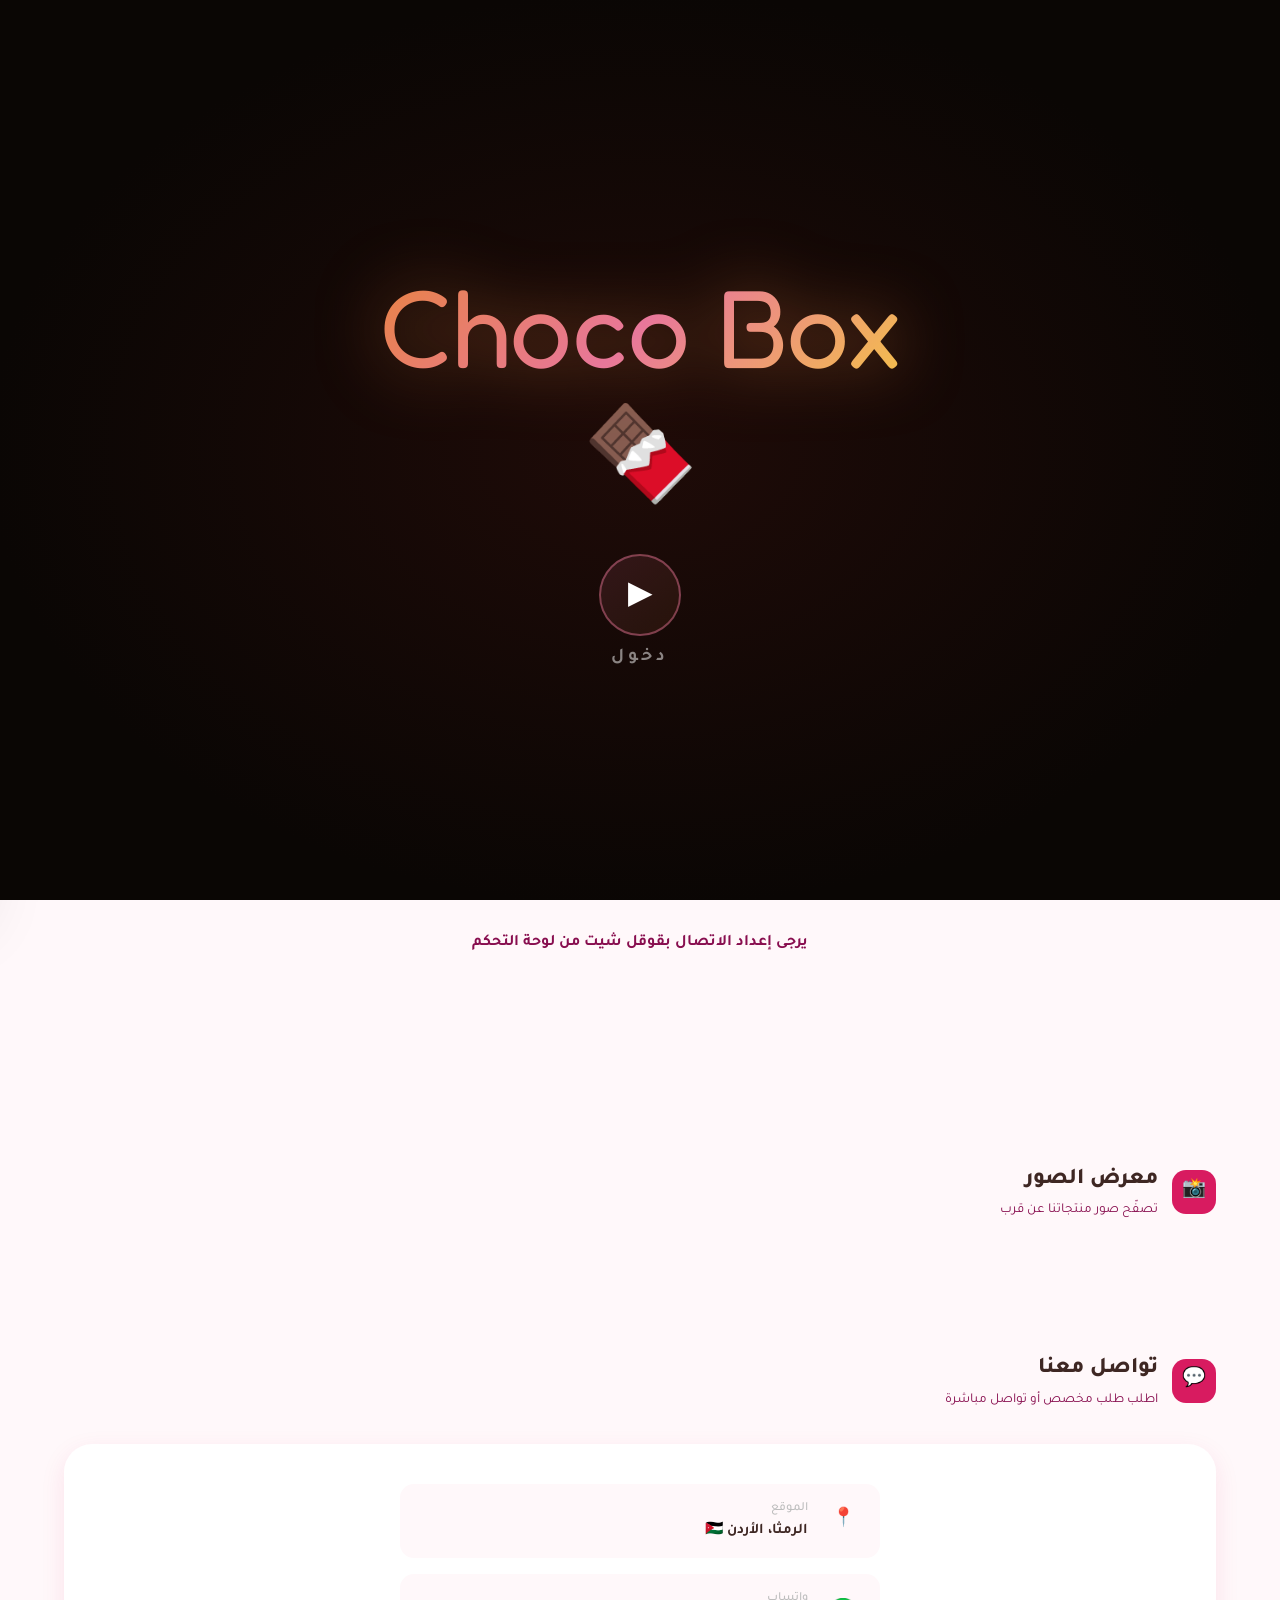
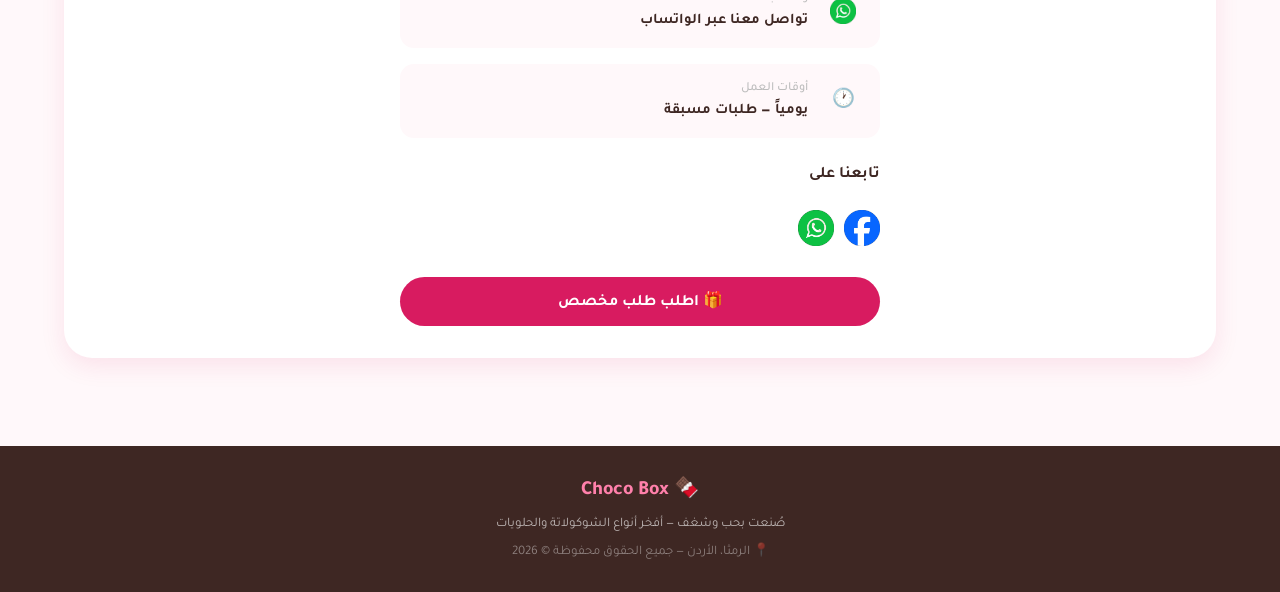
==== index.html @ fee3332e "Update index.html" ====
<!DOCTYPE html>
<html lang="ar" dir="rtl">
<head>
  <meta charset="UTF-8">
  <meta name="viewport" content="width=device-width, initial-scale=1.0">
  <title>Choco Box — شوكولاتة فاخرة | الرمثا، الأردن</title>
  <meta name="description" content="Choco Box — أفخر أنواع الشوكولاتة والحلويات المصنوعة يدوياً بحب. اطلب الآن من الرمثا، الأردن 🇯🇴">
  <meta name="keywords" content="شوكولاتة, حلويات, كوكيز, الرمثا, الأردن, Choco Box, هدايا">
  <meta property="og:title" content="Choco Box — شوكولاتة فاخرة">
  <meta property="og:description" content="أفخر أنواع الشوكولاتة والحلويات المصنوعة يدوياً بحب من الرمثا، الأردن">
  <link href="https://fonts.googleapis.com/css2?family=Tajawal:wght@300;400;500;700;800;900&family=Fredoka+One&display=swap" rel="stylesheet">
  <link rel="stylesheet" href="https://cdnjs.cloudflare.com/ajax/libs/font-awesome/6.4.0/css/all.min.css">
  <link rel="stylesheet" href="css/style.css">
  <link rel="icon" href="data:image/svg+xml,<svg xmlns='http://www.w3.org/2000/svg' viewBox='0 0 100 100'><text y='.9em' font-size='90'>🍫</text></svg>">
</head>
<body>

  <!-- ═══════ INTRO OVERLAY ═══════ -->
  <div id="intro-overlay">
    <canvas id="intro-canvas"></canvas>
    <div id="intro-bg"></div>
    <div id="intro-rings"></div>
    <div id="intro-products"></div>

    <!-- Enter Screen -->
    <div id="enter-screen">
      <div id="es-logo">Choco Box</div>
      <span id="es-choco">🍫</span>
      <button id="enter-btn">
        <div id="enter-btn-ring">▶</div>
        <div id="enter-label">دخول</div>
      </button>
    </div>

    <!-- Animation Content -->
    <div id="intro-content">
      <div id="intro-logo-wrap">
        <div id="intro-logo-sub">متجر الحلويات الفاخرة</div>
        <div id="intro-logo-letters"></div>
      </div>
      <div id="choco-wrap">
        <div id="choco-svg">
          <svg viewBox="0 0 120 120" fill="none" xmlns="http://www.w3.org/2000/svg" width="100%" height="100%">
            <defs>
              <radialGradient id="bG" cx="38%" cy="33%" r="62%">
                <stop offset="0%" stop-color="#f5a3c5"><animate attributeName="stop-color" values="#f5a3c5;#e8853a;#c97b3f;#e8779a;#f5a3c5" dur="8s" repeatCount="indefinite"/></stop>
                <stop offset="100%" stop-color="#3a1408"><animate attributeName="stop-color" values="#3a1408;#1e0c06;#321208;#3a1408" dur="8s" repeatCount="indefinite"/></stop>
              </radialGradient>
              <radialGradient id="cG" cx="50%" cy="50%" r="50%"><stop offset="0%" stop-color="rgba(245,200,66,0.5)"/><stop offset="100%" stop-color="transparent"/></radialGradient>
              <filter id="gf"><feGaussianBlur stdDeviation="2" result="b"/><feMerge><feMergeNode in="b"/><feMergeNode in="SourceGraphic"/></feMerge></filter>
              <path id="op" d="M60,22 A38,38 0 1 1 59.95,22Z"/>
            </defs>
            <path filter="url(#gf)" fill="url(#bG)">
              <animate attributeName="d" dur="5s" repeatCount="indefinite" calcMode="spline" keySplines="0.45 0 0.55 1;0.45 0 0.55 1;0.45 0 0.55 1"
                values="M60,10 C84.85,10 110,35.15 110,60 C110,84.85 84.85,110 60,110 C35.15,110 10,84.85 10,60 C10,35.15 35.15,10 60,10Z;M60,11 C84.3,10.2 109.5,35.5 109.5,60.5 C109.5,84.8 84.5,109.5 60,109.5 C35.5,109.5 10.5,85 10.5,60.5 C10.5,35.8 35.7,11 60,11Z;M60,9.5 C85.2,9.5 110.5,34.8 110.5,60 C110.5,85.5 85,110.5 60,110.5 C35,110.5 9.5,85.2 9.5,60 C9.5,34.8 34.8,9.5 60,9.5Z;M60,10 C84.85,10 110,35.15 110,60 C110,84.85 84.85,110 60,110 C35.15,110 10,84.85 10,60 C10,35.15 35.15,10 60,10Z"/>
            </path>
            <ellipse cx="42" cy="36" rx="11" ry="6" fill="rgba(255,255,255,0.2)" transform="rotate(-25,42,36)"/>
            <circle cx="60" cy="60" r="20" fill="url(#cG)" opacity="0.6"><animate attributeName="r" values="20;24;20" dur="2.8s" repeatCount="indefinite"/></circle>
            <line x1="37" y1="60" x2="50" y2="60" stroke="rgba(255,255,255,0.2)" stroke-width="1.5" stroke-linecap="round"/>
            <line x1="70" y1="60" x2="83" y2="60" stroke="rgba(255,255,255,0.2)" stroke-width="1.5" stroke-linecap="round"/>
            <line x1="60" y1="37" x2="60" y2="50" stroke="rgba(255,255,255,0.18)" stroke-width="1.5" stroke-linecap="round"/>
            <line x1="60" y1="70" x2="60" y2="83" stroke="rgba(255,255,255,0.18)" stroke-width="1.5" stroke-linecap="round"/>
            <circle cx="60" cy="60" r="4.5" fill="rgba(255,255,255,0.3)">
              <animate attributeName="r" values="4.5;7;4.5" dur="2s" repeatCount="indefinite"/>
              <animate attributeName="opacity" values="0.3;0.65;0.3" dur="2s" repeatCount="indefinite"/>
            </circle>
            <circle r="3" fill="#f5c842" opacity="0.9"><animateMotion dur="3s" repeatCount="indefinite"><mpath href="#op"/></animateMotion></circle>
            <circle r="2.5" fill="#e8779a" opacity="0.85"><animateMotion dur="4.2s" repeatCount="indefinite" begin="-2.1s"><mpath href="#op"/></animateMotion></circle>
          </svg>
        </div>
        <div id="choco-name">CHOCO</div>
      </div>
      <div id="intro-text-box">
        <div id="tw"><span id="twc"></span></div>
      </div>
    </div>
    <button id="intro-skip">تخطي ←</button>
  </div>

  <!-- ═══════ MAIN SITE ═══════ -->
  <header class="header" id="main-header">
    <div class="header-brand">
      <div class="header-logo">
        <img src="images/chocobox.png?v=2.0" alt="Choco Box Logo" style="width:100%;height:100%;object-fit:contain;">
      </div>
      <div>
        <div class="header-title">Choco Box</div>
        <div class="header-subtitle">شوكولاتة فاخرة — الرمثا 🇯🇴</div>
      </div>
    </div>
    <div class="search-container">
      <span class="search-icon">🔍</span>
      <input type="text" class="search-bar" id="search-input" placeholder="ابحث عن منتج..." autocomplete="off">
      <div class="search-results-dropdown" id="search-dropdown"></div>
    </div>
    <div class="header-actions">
      <div class="mobile-menu-overlay" id="mobile-menu-overlay"></div>
      <div class="header-actions-group" id="mobile-menu-drawer">
        <button class="menu-close-btn" id="mobile-menu-close">✕</button>
        <div class="theme-toggle-wrapper">
          <button class="header-btn social-btn" id="theme-toggle-btn" title="تبديل المظهر"><span id="theme-icon">🌓</span> <span class="drawer-text">المظهر</span></button>
        </div>
        <div class="header-actions-social">
          <a href="https://www.facebook.com/profile.php?id=61575311498498" target="_blank" class="header-btn social-btn" title="فيسبوك">
            <img src="images/facebook.png?v=2.0" alt="Facebook" class="social-icon">
            <span class="drawer-text">فيسبوك</span>
          </a>
        </div>
        <div class="cart-btn-wrapper">
          <button class="cart-icon-btn" id="cart-toggle-btn" title="سلة المشتريات">🛒 <span class="drawer-text">سلة المشتريات</span></button>
          <div class="cart-badge" id="cart-count">0</div>
        </div>
        <button class="header-btn" id="track-order-trigger" style="background:var(--bg-main);color:var(--primary);border:1px solid var(--primary-light)"><span>📍</span><span>تتبع طلبي</span></button>
        <button class="header-btn" id="custom-order-trigger"><span>✨</span><span>طلب مخصص</span></button>
      </div>
      <button class="mobile-menu-btn" id="mobile-menu-toggle">☰</button>
    </div>
  </header>

  <main class="main-content">
    <!-- Hero -->
    <section class="hero" id="home">
      <div class="hero-content">
        <img src="images/chocobox.png?v=2.0" class="hero-logo-img" alt="Logo">
        <h1 class="hero-title">أفخر أنواع الشوكولاتة</h1>
        <p class="hero-desc">صُنعت بحب وشغف في الرمثا 🇯🇴 — اختر قطعتك المفضلة واطلبها الآن!</p>
        <a href="#products" class="hero-cta"><span>تصفح المنتجات</span><i class="fas fa-chevron-down"></i></a>
      </div>
    </section>

    <!-- Products -->
    <section class="section" id="products">
      <div class="section-header animate-on-scroll">
        <div class="section-icon">🛒</div>
        <div><h2 class="section-title">منتجاتنا</h2><p class="section-subtitle">اختر من تشكيلتنا المميزة</p></div>
      </div>
      <div class="products-grid" id="products-grid">
        <div class="loading-container" id="products-loading" style="grid-column:1/-1">
          <div class="spinner"></div><p class="loading-text">جاري تحميل المنتجات...</p>
        </div>
      </div>
    </section>

    <!-- Gallery -->
    <section class="section" id="gallery">
      <div class="section-header animate-on-scroll">
        <div class="section-icon">📸</div>
        <div><h2 class="section-title">معرض الصور</h2><p class="section-subtitle">تصفّح صور منتجاتنا عن قرب</p></div>
      </div>
      <div class="gallery-grid" id="gallery-grid"></div>
    </section>

    <!-- Contact -->
    <section class="section" id="contact">
      <div class="section-header animate-on-scroll">
        <div class="section-icon">💬</div>
        <div><h2 class="section-title">تواصل معنا</h2><p class="section-subtitle">اطلب طلب مخصص أو تواصل مباشرة</p></div>
      </div>
      <div class="contact-section animate-on-scroll">
        <div class="contact-grid">
          <div class="contact-info-card">
            <div class="info-item"><div class="info-icon">📍</div><div><div class="info-label">الموقع</div><div class="info-value">الرمثا، الأردن 🇯🇴</div></div></div>
            <div class="info-item"><div class="info-icon"><img src="images/whatsapp.png?v=2.0" alt="WhatsApp" class="social-icon-inline"></div><div><div class="info-label">واتساب</div><div class="info-value" dir="ltr" style="text-align:right">تواصل معنا عبر الواتساب</div></div></div>
            <div class="info-item"><div class="info-icon">🕐</div><div><div class="info-label">أوقات العمل</div><div class="info-value">يومياً — طلبات مسبقة</div></div></div>
            <h4 style="font-weight:700;margin-top:8px">تابعنا على</h4>
            <div class="social-links">
              <a href="https://www.facebook.com/profile.php?id=61575311498498" target="_blank" class="social-link" title="فيسبوك"><img src="images/facebook.png?v=3.0" alt="Facebook" class="social-icon"></a>
              <a href="#" class="social-link" id="whatsapp-link" title="واتساب"><img src="images/whatsapp.png?v=3.0" alt="WhatsApp" class="social-icon"></a>
            </div>
            <button class="btn-submit" id="custom-order-trigger-info" style="margin-top:15px"><span>🎁 اطلب طلب مخصص</span></button>
          </div>
        </div>
      </div>
    </section>
  </main>

  <!-- Lightbox -->
  <div class="lightbox" id="lightbox">
    <button class="lightbox-close" id="lightbox-close" title="إغلاق">✕</button>
    <button class="lightbox-nav lightbox-prev" id="lightbox-prev" title="السابق">→</button>
    <button class="lightbox-nav lightbox-next" id="lightbox-next" title="التالي">←</button>
    <div class="lightbox-image-container"><img class="lightbox-image" id="lightbox-image" src="" alt=""></div>
    <div class="lightbox-zoom-controls">
      <button class="lightbox-zoom-btn" id="zoom-in" title="تكبير">🔍+</button>
      <button class="lightbox-zoom-btn" id="zoom-out" title="تصغير">🔍−</button>
      <button class="lightbox-zoom-btn" id="zoom-reset" title="إعادة تعيين">↺</button>
    </div>
    <div class="lightbox-info">
      <div class="lightbox-product-name" id="lightbox-name"></div>
      <div class="lightbox-product-price" id="lightbox-price"></div>
      <button class="lightbox-order-btn" id="lightbox-order"><span>أضف للسلة</span><span>🛒</span></button>
      <div class="lightbox-counter" id="lightbox-counter"></div>
    </div>
  </div>

  <!-- Checkout Modal -->
  <div class="custom-modal-overlay" id="checkout-modal-overlay">
    <div class="custom-modal">
      <div class="custom-modal-header">
        <button class="custom-modal-close" id="checkout-modal-close">✕</button>
        <h3 class="hero-title" style="font-size:1.5rem;margin:0">تأكيد الطلب 🛍️</h3>
        <p style="font-size:.9rem;margin-top:5px">يرجى تزويدنا بمعلوماتك لإتمام الطلب</p>
      </div>
      <div class="custom-modal-body">
        <form id="checkout-form">
          <div class="form-group"><label>الاسم الكامل</label><input type="text" id="checkout-name" required placeholder="مثال: أحمد خالد"></div>
          <div class="form-group"><label>رقم الهاتف</label><input type="tel" id="checkout-phone" required placeholder="07XXXXXXXX" dir="ltr"></div>
          <div class="form-group">
            <label>موقع التوصيل</label>
            <div style="display:flex;gap:8px;margin-bottom:8px">
              <input type="text" id="checkout-location" required placeholder="العنوان بالتفصيل أو GPS">
              <button type="button" id="get-checkout-location" class="btn-edit" style="min-width:50px;background:var(--secondary);color:white">📍</button>
            </div>
            <small style="color:var(--text-secondary);font-size:.8rem">اضغط على الرمز 📍 للحصول على موقعك الحالي</small>
          </div>
          <button type="submit" class="btn-submit" id="confirm-checkout-btn"><span>تأكيد وشراء</span><span>✅</span></button>
        </form>
      </div>
    </div>
  </div>

  <!-- Toast -->
  <div class="toast-container" id="toast-container"></div>

  <!-- Footer -->
  <footer class="footer">
    <div class="footer-brand">🍫 Choco Box</div>
    <p class="footer-text">صُنعت بحب وشغف — أفخر أنواع الشوكولاتة والحلويات</p>
    <p class="footer-location">📍 الرمثا، الأردن — جميع الحقوق محفوظة © 2026</p>
  </footer>

  <!-- Cart Drawer -->
  <div class="cart-overlay" id="cart-overlay"></div>
  <div class="cart-drawer" id="cart-drawer">
    <div class="cart-header">
      <div class="cart-title"><span>🛒</span><span>سلة المشتريات</span></div>
      <button class="cart-close-btn" id="cart-close-btn">✕</button>
    </div>
    <div class="cart-body" id="cart-items-container">
      <div class="empty-state"><div class="empty-state-icon" style="font-size:4rem">🛒</div><p class="empty-state-text">السلة فارغة حالياً</p></div>
    </div>
    <div class="cart-footer">
      <div class="cart-total-row"><span>الإجمالي:</span><span id="cart-total-amount">0.00 دينار</span></div>
      <button class="cart-checkout-btn" id="checkout-btn"><span>تأكيد الطلب</span><span>✅</span></button>
    </div>
  </div>

  <!-- Qty Modal -->
  <div class="qty-modal-overlay" id="qty-modal">
    <div class="qty-modal">
      <div class="qty-modal-icon">🎁</div>
      <h3 class="qty-modal-title">اختر الكمية</h3>
      <p class="qty-modal-desc" id="qty-product-name"></p>
      <div class="qty-picker">
        <button class="qty-btn" id="qty-minus">−</button>
        <span class="qty-val" id="qty-count-display">1</span>
        <button class="qty-btn" id="qty-plus">+</button>
      </div>
      <button class="qty-add-to-cart" id="qty-confirm-btn">إضافة للسلة 🛒</button>
      <button class="btn-cancel" style="margin-top:10px;width:100%" id="qty-cancel-btn">إلغاء</button>
    </div>
  </div>

  <!-- Custom Order Modal -->
  <div class="custom-modal-overlay" id="custom-modal-overlay">
    <div class="custom-modal">
      <div class="custom-modal-header">
        <h3>🎁 اطلب طلب مخصص</h3>
        <p>اكتب تفاصيل طلبك وسنتواصل معك</p>
        <button class="custom-modal-close" id="custom-modal-close">✕</button>
      </div>
      <div class="custom-modal-body">
        <form class="contact-form" id="contact-form">
          <div class="form-group"><label for="name">الاسم</label><input type="text" id="name" placeholder="اسمك الكريم" required></div>
          <div class="form-group"><label for="phone">رقم الهاتف</label><input type="tel" id="phone" placeholder="07XXXXXXXX" required></div>
          <div class="form-group"><label>التفاصيل</label><textarea id="details" rows="3" placeholder="أخبرنا عن طلبك الخاص..."></textarea></div>
          <div class="form-group">
            <label>الموقع (GPS أو يدوي)</label>
            <div style="display:flex;gap:8px;margin-bottom:8px">
              <input type="text" id="custom-location" placeholder="أدخل العنوان أو اضغط الزر للحصول على الإحداثيات">
              <button type="button" id="get-custom-location" class="btn-edit" style="min-width:50px;background:var(--secondary);color:white">📍</button>
            </div>
          </div>
          <button type="submit" class="btn-submit"><span>إرسال الطلب</span><span>✨</span></button>
        </form>
      </div>
    </div>
  </div>

  <!-- Track Order Modal -->
  <div class="custom-modal-overlay" id="track-modal-overlay">
    <div class="custom-modal">
      <div class="custom-modal-header">
        <h3>📍 تتبع طلبي</h3>
        <p>أدخل رقم هاتفك لمعرفة حالة طلباتك</p>
        <button class="custom-modal-close" id="track-modal-close">✕</button>
      </div>
      <div class="custom-modal-body">
        <form class="contact-form" id="track-form">
          <div class="form-group">
            <label for="track-phone">رقم الهاتف</label>
            <input type="tel" id="track-phone" placeholder="07XXXXXXXX" required dir="ltr" style="text-align:right">
          </div>
          <button type="submit" class="btn-submit" id="track-submit-btn"><span>بحث عن الطلبات 🔍</span></button>
        </form>
        <div id="track-results" style="margin-top:20px;display:none;max-height:300px;overflow-y:auto"></div>
      </div>
    </div>
  </div>

  <!-- Choco Floating Button -->
  <div id="choco-float" title="تحدث مع شوكو 🍫">
    <svg viewBox="0 0 120 120" fill="none" xmlns="http://www.w3.org/2000/svg">
      <defs>
        <radialGradient id="fG" cx="38%" cy="33%" r="62%"><stop offset="0%" stop-color="#f5a3c5"/><stop offset="100%" stop-color="#3a1408"/></radialGradient>
      </defs>
      <circle cx="60" cy="60" r="55" fill="url(#fG)"/>
      <ellipse cx="42" cy="36" rx="11" ry="6" fill="rgba(255,255,255,0.2)" transform="rotate(-25,42,36)"/>
      <circle cx="60" cy="60" r="4.5" fill="rgba(255,255,255,0.4)"/>
    </svg>
  </div>

  <!-- Chat Window -->
  <div id="chat-window">
    <div class="chat-header">
      <div class="chat-header-info">
        <div class="chat-header-avatar">🍫</div>
        <div><div class="chat-header-name">شوكو</div><div class="chat-header-status">مساعدك الذكي</div></div>
      </div>
      <button class="chat-close" id="chat-close">✕</button>
    </div>
    <div class="chat-body" id="chat-body">
      <div class="chat-msg bot">أهلاً! أنا شوكو 🍫 مساعدك الذكي. كيف أقدر أساعدك اليوم؟</div>
    </div>
    <div class="chat-input-row">
      <input type="text" class="chat-input" id="chat-input" placeholder="اكتب رسالتك..." autocomplete="off">
      <button class="chat-send" id="chat-send">➤</button>
    </div>
  </div>

  <!-- Audio for intro -->
  <video id="intro-vid" src="choco.mp4" preload="auto" playsinline webkit-playsinline
    style="position:fixed;width:1px;height:1px;opacity:0;pointer-events:none;top:-5px;left:-5px;"></video>

  <!-- Scripts -->
  <script src="https://cdn.jsdelivr.net/npm/fuse.js@7.0.0/dist/fuse.min.js"></script>
  <script src="js/config.js"></script>
  <script src="js/app.js"></script>
  <script src="js/gallery.js"></script>
</body>
</html>
---- css/style.css ----
/* ============================================
   Choco Box — Premium Chocolate Store
   Modern Minimalist · Pink & Cocoa · RTL Arabic
   ============================================ */
@import url('https://fonts.googleapis.com/css2?family=Tajawal:wght@300;400;500;700;800;900&display=swap');

/* ═══ Design Tokens ═══ */
:root {
  --bg-main:#FFF8FA;--bg-card:#FFF;--bg-header:linear-gradient(135deg,#FF69B4,#D81B60);
  --bg-hero:linear-gradient(135deg,#FFB6C1,#FF69B4);--bg-glass:rgba(255,255,255,.92);--bg-dark:#3E2723;
  --primary:#D81B60;--primary-dark:#AD1457;--primary-light:#FF80AB;--primary-glow:rgba(216,27,96,.25);
  --secondary:#F06292;--accent:#FF4081;
  --text-primary:#3E2723;--text-secondary:#880E4F;--text-light:#BDBDBD;--text-white:#FFF;
  --border:#F8BBD0;--border-light:rgba(216,27,96,.08);
  --shadow-sm:0 2px 8px rgba(216,27,96,.06);--shadow-md:0 8px 24px rgba(216,27,96,.1);
  --shadow-lg:0 16px 48px rgba(216,27,96,.14);--shadow-xl:0 24px 64px rgba(0,0,0,.12);
  --shadow-glow:0 0 24px var(--primary-glow);
  --radius-sm:8px;--radius-md:14px;--radius-lg:20px;--radius-xl:28px;--radius-full:50px;
  --transition-fast:.2s ease;--transition-normal:.3s cubic-bezier(.4,0,.2,1);
  --transition-slow:.5s cubic-bezier(.4,0,.2,1);
  --font-family:'Tajawal',sans-serif;--header-height:68px;--max-width:1200px;
}
[data-theme="dark"]{
  --bg-main:#1A0F0A;--bg-card:#2D1B14;--bg-header:linear-gradient(135deg,#3D2319,#1A0F0A);
  --bg-hero:linear-gradient(135deg,#4E2A1C,#2D1B14);--bg-glass:rgba(45,27,20,.88);--bg-dark:#0D0705;
  --primary:#FFD700;--primary-dark:#C5A000;--primary-light:#FFF176;--primary-glow:rgba(255,215,0,.3);
  --secondary:#E8A028;--accent:#8B4513;
  --text-primary:#FFD700;--text-secondary:#D4A373;--text-light:#A67B5B;--text-white:#FFF;
  --border:#3D2319;--border-light:rgba(255,215,0,.1);
  --shadow-sm:0 2px 8px rgba(0,0,0,.25);--shadow-md:0 8px 24px rgba(0,0,0,.35);
  --shadow-lg:0 16px 48px rgba(0,0,0,.45);--shadow-xl:0 24px 64px rgba(0,0,0,.5);
  --shadow-glow:0 0 24px var(--primary-glow);
}

/* ═══ Reset ═══ */
*,*::before,*::after{box-sizing:border-box;margin:0;padding:0}
html{scroll-behavior:smooth;font-size:16px}
body{font-family:var(--font-family);background:var(--bg-main);color:var(--text-primary);direction:rtl;text-align:right;line-height:1.7;min-height:100vh;overflow-x:hidden;-webkit-font-smoothing:antialiased;transition:background .4s,color .4s}
a{text-decoration:none;color:inherit}img{max-width:100%;display:block}
button{cursor:pointer;font-family:inherit;border:none;background:none}
input,textarea,select{font-family:inherit}ul{list-style:none}
::-webkit-scrollbar{width:6px}::-webkit-scrollbar-track{background:var(--bg-main)}
::-webkit-scrollbar-thumb{background:var(--primary-light);border-radius:10px}
::-webkit-scrollbar-thumb:hover{background:var(--primary)}

/* ═══ Animations ═══ */
@keyframes fadeInUp{from{opacity:0;transform:translateY(24px)}to{opacity:1;transform:translateY(0)}}
@keyframes fadeIn{from{opacity:0}to{opacity:1}}
@keyframes slideInRight{from{opacity:0;transform:translateX(30px)}to{opacity:1;transform:translateX(0)}}
@keyframes pulse{0%,100%{transform:scale(1)}50%{transform:scale(1.04)}}
@keyframes float{0%,100%{transform:translateY(0)}50%{transform:translateY(-12px)}}
@keyframes scaleIn{from{opacity:0;transform:scale(.92)}to{opacity:1;transform:scale(1)}}
@keyframes spin{to{transform:rotate(360deg)}}
@keyframes shimmer{0%{background-position:-200px 0}100%{background-position:calc(200px + 100%) 0}}
.animate-on-scroll{opacity:0;transform:translateY(24px);transition:opacity .6s,transform .6s}
.animate-on-scroll.visible{opacity:1;transform:translateY(0)}

/* ═══ Intro Overlay ═══ */
#intro-overlay{position:fixed;inset:0;z-index:9000;background:#0a0604;display:flex;align-items:center;justify-content:center;transition:opacity 1s ease}
#intro-overlay.hidden{opacity:0;pointer-events:none}
#intro-overlay.removed{display:none}
#intro-canvas{position:fixed;inset:0;z-index:9001;pointer-events:none}
#intro-bg{position:fixed;inset:0;z-index:9002;background:radial-gradient(ellipse at 50% 50%,#1a0908,#0a0604 70%);transition:background 1.3s}
#intro-rings{position:fixed;inset:0;z-index:9003;pointer-events:none}
#intro-products{position:fixed;inset:0;z-index:9004;pointer-events:none;overflow:hidden}
#intro-content{position:fixed;inset:0;z-index:9010;display:flex;flex-direction:column;align-items:center;justify-content:center;padding:20px}

/* Enter Screen */
#enter-screen{position:fixed;inset:0;z-index:9500;display:flex;flex-direction:column;align-items:center;justify-content:center;background:radial-gradient(ellipse at 50% 50%,#1f0b08,#0a0604 72%);transition:opacity .8s}
#enter-screen.hide{opacity:0;pointer-events:none}
#es-logo{font-family:'Fredoka One',cursive;font-size:clamp(46px,10vw,110px);background:linear-gradient(135deg,#e8853a,#e8779a 50%,#f5c842);-webkit-background-clip:text;-webkit-text-fill-color:transparent;background-clip:text;filter:drop-shadow(0 0 32px rgba(233,130,60,.55));animation:logoGlow 2.4s ease-in-out infinite;margin-bottom:6px}
@keyframes logoGlow{0%,100%{filter:drop-shadow(0 0 28px rgba(233,130,60,.5))}50%{filter:drop-shadow(0 0 55px rgba(232,119,154,.85))}}
#es-choco{font-size:clamp(52px,10vw,92px);animation:esFloat 2.2s ease-in-out infinite;margin-bottom:36px;display:block;line-height:1}
@keyframes esFloat{0%,100%{transform:translateY(0) scale(1)}50%{transform:translateY(-16px) scale(1.06)}}
#enter-btn{display:flex;flex-direction:column;align-items:center;gap:10px;background:none;border:none;cursor:pointer;padding:0}
#enter-btn-ring{width:82px;height:82px;border-radius:50%;border:2px solid rgba(232,119,154,.45);background:linear-gradient(135deg,rgba(232,119,154,.12),rgba(232,133,58,.08));display:flex;align-items:center;justify-content:center;font-size:32px;animation:btnPulse 2s ease-out infinite;transition:transform .2s,background .2s;color:white}
#enter-btn:hover #enter-btn-ring{transform:scale(1.1);background:linear-gradient(135deg,rgba(232,119,154,.25),rgba(232,133,58,.18))}
@keyframes btnPulse{0%{box-shadow:0 0 0 0 rgba(232,119,154,.55)}70%{box-shadow:0 0 0 22px rgba(232,119,154,0)}100%{box-shadow:0 0 0 0 rgba(232,119,154,0)}}
#enter-label{font-size:clamp(14px,2.3vw,18px);font-weight:700;color:rgba(255,255,255,.5);letter-spacing:4px}

/* Intro Logo & Choco */
#intro-logo-wrap{text-align:center;margin-bottom:4px;opacity:0;transition:opacity .5s}
#intro-logo-sub{font-size:clamp(9px,1.6vw,13px);letter-spacing:7px;color:#c97b3f;text-transform:uppercase;opacity:0;transform:translateY(10px);transition:all .6s ease .15s;margin-bottom:2px}
#intro-logo-letters{font-family:'Fredoka One',cursive;font-size:clamp(46px,9.5vw,108px);line-height:1;background:linear-gradient(135deg,#e8853a,#e8779a 50%,#f5c842);-webkit-background-clip:text;-webkit-text-fill-color:transparent;background-clip:text;filter:drop-shadow(0 0 34px rgba(233,130,60,.5));display:flex;gap:1px;justify-content:center;flex-wrap:wrap}
.intro-lc{display:inline-block;opacity:0;transform:translateY(-65px) rotate(-11deg) scale(.5)}
#choco-wrap{display:flex;flex-direction:column;align-items:center;margin-bottom:16px;opacity:0;transform:scale(.5);transition:all .7s cubic-bezier(.34,1.56,.64,1);position:relative;z-index:9012}
#choco-svg{width:clamp(90px,14vw,130px);height:clamp(90px,14vw,130px);animation:floatY 3.2s ease-in-out infinite,hueCycle 8s linear infinite}
@keyframes floatY{0%,100%{transform:translateY(0) rotate(0deg)}30%{transform:translateY(-12px) rotate(2deg)}70%{transform:translateY(-6px) rotate(-2deg)}}
@keyframes hueCycle{0%{filter:drop-shadow(0 0 26px rgba(232,119,154,.85)) hue-rotate(0deg)}33%{filter:drop-shadow(0 0 30px rgba(201,123,63,.85)) hue-rotate(22deg)}66%{filter:drop-shadow(0 0 30px rgba(232,133,58,.85)) hue-rotate(-16deg)}100%{filter:drop-shadow(0 0 26px rgba(232,119,154,.85)) hue-rotate(0deg)}}
#choco-name{font-family:'Fredoka One',cursive;font-size:clamp(12px,2.3vw,19px);color:rgba(255,255,255,.4);letter-spacing:7px;margin-top:-2px;opacity:0;transition:opacity .5s}
#intro-text-box{max-width:min(500px,86vw);width:min(500px,86vw);background:linear-gradient(135deg,rgba(74,31,14,.5),rgba(15,6,3,.72));border:1px solid rgba(201,123,63,.28);border-radius:20px;padding:clamp(16px,2.8vw,26px) clamp(20px,3.8vw,36px);backdrop-filter:blur(10px);box-shadow:0 0 50px rgba(201,123,63,.1);opacity:0;transform:translateY(26px);transition:all .6s cubic-bezier(.34,1.56,.64,1);position:relative;z-index:9012;height:clamp(80px,12vw,110px);display:flex;align-items:center;justify-content:center;overflow:hidden}
#intro-text-box::before{content:'';position:absolute;inset:-1px;border-radius:21px;background:linear-gradient(135deg,rgba(232,119,154,.3),transparent 50%,rgba(232,133,58,.3));z-index:-1;animation:glowBorder 3s linear infinite}
@keyframes glowBorder{0%,100%{opacity:.45}50%{opacity:.95}}
#tw{font-family:'Tajawal',sans-serif;font-size:clamp(14px,2.5vw,20px);font-weight:600;color:#fdf3e7;line-height:1.7;text-align:center;width:100%}
#twc{display:inline-block;width:2px;height:1em;background:#e8779a;margin-right:1px;vertical-align:middle;animation:twBlink .55s step-end infinite}
@keyframes twBlink{0%,100%{opacity:1}50%{opacity:0}}
#intro-skip{position:fixed;bottom:18px;left:50%;transform:translateX(-50%);z-index:9099;background:rgba(255,255,255,.05);border:1px solid rgba(255,255,255,.12);color:rgba(255,255,255,.4);font-size:13px;padding:7px 22px;border-radius:30px;cursor:pointer;backdrop-filter:blur(6px);transition:all .2s;letter-spacing:1px;display:none}
#intro-skip:hover{color:white;background:rgba(255,255,255,.1)}
#intro-skip.show{display:block}
.intro-ring{position:absolute;border-radius:50%;border:2.5px solid;transform:translate(-50%,-50%) scale(0);animation:ringPop .85s cubic-bezier(0,0,.2,1) forwards}
@keyframes ringPop{0%{opacity:.9;transform:translate(-50%,-50%) scale(0)}55%{opacity:.6}100%{opacity:0;transform:translate(-50%,-50%) scale(1)}}
.intro-pf{position:absolute;opacity:0;animation:introFloat linear forwards}
.intro-pf.fading{animation:none!important;transition:opacity 1.2s!important;opacity:0!important}
@keyframes introFloat{0%{opacity:0;transform:translateY(0) scale(.9)}8%{opacity:.25}50%{opacity:.2}100%{opacity:0;transform:translateY(-80vh) scale(1.05)}}
.intro-sp{position:fixed;pointer-events:none;z-index:9060;font-size:16px;animation:spA 1.1s ease-out forwards}
@keyframes spA{0%{opacity:1;transform:translateY(0) scale(1) rotate(0deg)}100%{opacity:0;transform:translateY(-50px) scale(0) rotate(360deg)}}

/* ═══ Choco Floating Button ═══ */
#choco-float{position:fixed;bottom:24px;right:24px;z-index:8000;width:60px;height:60px;border-radius:50%;cursor:pointer;opacity:0;transform:scale(0);transition:all .5s cubic-bezier(.34,1.56,.64,1);filter:drop-shadow(0 4px 20px rgba(232,119,154,.5))}
#choco-float.visible{opacity:1;transform:scale(1)}
#choco-float:hover{transform:scale(1.1);filter:drop-shadow(0 6px 28px rgba(232,119,154,.7))}
#choco-float svg{width:100%;height:100%}

/* ═══ Chat Window ═══ */
#chat-window{position:fixed;bottom:96px;right:24px;z-index:8001;width:360px;max-height:500px;background:var(--bg-card);border-radius:var(--radius-xl);box-shadow:var(--shadow-xl);display:none;flex-direction:column;overflow:hidden;animation:scaleIn .3s ease}
#chat-window.active{display:flex}
.chat-header{background:var(--bg-header);color:white;padding:16px 20px;display:flex;align-items:center;justify-content:space-between}
.chat-header-info{display:flex;align-items:center;gap:10px}
.chat-header-avatar{width:36px;height:36px;border-radius:50%;background:rgba(255,255,255,.15);display:flex;align-items:center;justify-content:center;font-size:1.2rem}
.chat-header-name{font-weight:700;font-size:.95rem}
.chat-header-status{font-size:.72rem;opacity:.7}
.chat-close{background:rgba(255,255,255,.18);color:white;width:30px;height:30px;border-radius:50%;display:flex;align-items:center;justify-content:center;transition:var(--transition-fast)}
.chat-close:hover{background:rgba(255,255,255,.3)}
.chat-body{flex:1;overflow-y:auto;padding:16px;display:flex;flex-direction:column;gap:10px;max-height:340px;min-height:200px;background:var(--bg-main)}
.chat-msg{max-width:85%;padding:10px 14px;border-radius:16px;font-size:.88rem;line-height:1.6;word-wrap:break-word}
.chat-msg.bot{align-self:flex-start;background:var(--bg-card);color:var(--text-primary);border-bottom-right-radius:4px;box-shadow:var(--shadow-sm)}
.chat-msg.user{align-self:flex-end;background:var(--primary);color:white;border-bottom-left-radius:4px}
.chat-msg.typing{align-self:flex-start;background:var(--bg-card);padding:12px 18px}
.typing-dots span{display:inline-block;width:8px;height:8px;border-radius:50%;background:var(--text-light);animation:typeDot 1.4s infinite;margin:0 2px}
.typing-dots span:nth-child(2){animation-delay:.2s}.typing-dots span:nth-child(3){animation-delay:.4s}
@keyframes typeDot{0%,60%,100%{opacity:.3;transform:translateY(0)}30%{opacity:1;transform:translateY(-6px)}}
.chat-input-row{display:flex;gap:8px;padding:12px 16px;border-top:1px solid var(--border-light);background:var(--bg-card)}
.chat-input{flex:1;padding:10px 14px;border:1.5px solid var(--border-light);border-radius:var(--radius-full);font-size:.88rem;outline:none;background:var(--bg-main);color:var(--text-primary);transition:var(--transition-fast)}
.chat-input:focus{border-color:var(--primary)}
.chat-send{width:38px;height:38px;background:var(--primary);color:white;border-radius:50%;display:flex;align-items:center;justify-content:center;transition:var(--transition-fast);flex-shrink:0}
.chat-send:hover{background:var(--primary-dark)}

.chat-product-card{display:flex;align-items:center;background:var(--bg-main);border-radius:var(--radius-lg);padding:10px 14px;gap:14px;margin:10px 0;width:95%;align-self:flex-start;box-shadow:var(--shadow-sm);border:1px solid var(--border-light)}
.cpc-img{width:64px;height:64px;border-radius:var(--radius-md);object-fit:cover;cursor:pointer;border:1px solid var(--border-light)}
.cpc-info{flex:1;display:flex;flex-direction:column;gap:6px}
.cpc-name{font-weight:800;font-size:.95rem;color:var(--text-primary);line-height:1.2}
.cpc-price{font-size:.9rem;color:var(--primary);font-weight:800}
.cpc-btn{padding:8px 14px;background:var(--primary);color:white;border-radius:var(--radius-full);border:none;font-size:.85rem;font-weight:700;cursor:pointer;transition:var(--transition-fast);align-self:flex-start}
.cpc-btn:hover{background:var(--primary-dark);transform:translateY(-2px);box-shadow:var(--shadow-glow)}

/* ═══ Header ═══ */
.header{position:fixed;top:0;left:0;right:0;height:var(--header-height);background:var(--bg-header);display:flex;align-items:center;justify-content:space-between;padding:0 24px;z-index:1000;box-shadow:0 2px 20px rgba(0,0,0,.15);backdrop-filter:blur(12px)}
.header.scrolled{box-shadow:0 4px 30px rgba(0,0,0,.2)}
.header-brand{display:flex;align-items:center;gap:12px}
.header-logo{width:42px;height:42px;background:rgba(255,255,255,.18);border-radius:50%;display:flex;align-items:center;justify-content:center;overflow:hidden;padding:6px;transition:var(--transition-normal)}
.header-logo:hover{background:rgba(255,255,255,.28);transform:scale(1.05)}
.header-title{font-size:1.3rem;font-weight:800;color:var(--text-white);letter-spacing:-.5px}
.header-subtitle{font-size:.7rem;color:rgba(255,255,255,.8)}
.search-container{position:relative;width:100%;max-width:380px}
.search-bar{width:100%;padding:9px 40px 9px 16px;border:none;border-radius:var(--radius-full);background:rgba(255,255,255,.18);backdrop-filter:blur(10px);color:var(--text-white);font-size:.9rem;font-weight:500;transition:var(--transition-normal);outline:none}
.search-bar::placeholder{color:rgba(255,255,255,.6)}
.search-bar:focus{background:rgba(255,255,255,.28);box-shadow:0 0 0 3px rgba(255,255,255,.15)}
.search-icon{position:absolute;right:14px;top:50%;transform:translateY(-50%);color:rgba(255,255,255,.6);font-size:1rem;pointer-events:none}
.search-results-dropdown{position:absolute;top:calc(100% + 8px);left:0;right:0;background:var(--bg-card);border-radius:var(--radius-md);box-shadow:var(--shadow-xl);max-height:340px;overflow-y:auto;z-index:100;display:none}
.search-results-dropdown.active{display:block;animation:scaleIn .2s ease}
.search-result-item{display:flex;align-items:center;gap:12px;padding:12px 16px;cursor:pointer;transition:var(--transition-fast);border-bottom:1px solid var(--border-light)}
.search-result-item:hover{background:var(--bg-main)}
.search-result-item img{width:44px;height:44px;border-radius:var(--radius-sm);object-fit:cover}
.search-result-name{font-weight:600;color:var(--text-primary);font-size:.88rem}
.search-result-price{font-size:.78rem;color:var(--primary);font-weight:700}
.search-no-results{padding:24px;text-align:center;color:var(--text-light);font-size:.9rem}
.header-actions{display:flex;align-items:center;gap:8px}
.header-actions-group{display:flex;align-items:center;gap:8px}
.menu-close-btn{display:none}
.drawer-text{display:none}
.mobile-menu-overlay{display:none;position:fixed;inset:0;background:rgba(0,0,0,.5);z-index:8000;backdrop-filter:blur(4px)}
.mobile-menu-overlay.active{display:block}
.header-btn{padding:8px 16px;border-radius:var(--radius-full);background:rgba(255,255,255,.18);color:var(--text-white);font-weight:600;font-size:.82rem;transition:var(--transition-normal);backdrop-filter:blur(10px);display:flex;align-items:center;gap:6px;border:none;cursor:pointer}
.header-btn:hover{background:rgba(255,255,255,.3);transform:translateY(-1px)}
.header-btn.social-btn{width:40px;height:40px;display:flex;align-items:center;justify-content:center;background:rgba(255,255,255,.18)!important;border-radius:50%!important;padding:0}
.social-icon{width:100%;height:100%;object-fit:contain}
.social-icon-inline{width:26px;height:26px;object-fit:contain}
.mobile-menu-btn{display:none;width:38px;height:38px;background:rgba(255,255,255,.18);color:white;border-radius:50%;font-size:1.1rem;align-items:center;justify-content:center;border:none;cursor:pointer}

/* ═══ Main Content ═══ */
.main-content{margin-top:var(--header-height);min-height:calc(100vh - var(--header-height))}

/* ═══ Hero ═══ */
.hero{background:var(--bg-header);padding:56px 24px 80px;text-align:center;position:relative;overflow:hidden}
.hero::before{content:'';position:absolute;top:-40%;left:-20%;width:60%;height:180%;background:radial-gradient(ellipse,rgba(255,255,255,.08) 0%,transparent 60%);pointer-events:none}
.hero::after{content:'';position:absolute;bottom:-2px;left:0;right:0;height:40px;background:var(--bg-main);border-radius:50% 50% 0 0}
.hero-content{position:relative;z-index:1;max-width:580px;margin:0 auto}
.hero-logo-img{width:200px;height:200px;object-fit:contain;margin:0 auto 20px;animation:float 4s ease-in-out infinite;display:block;filter:drop-shadow(0 8px 24px rgba(0,0,0,.15))}
.hero-title{font-size:2.2rem;font-weight:900;color:var(--text-white);margin-bottom:12px;line-height:1.25}
.hero-desc{font-size:1.05rem;color:rgba(255,255,255,.88);margin-bottom:24px;font-weight:400;line-height:1.8}
.hero-cta{display:inline-flex;align-items:center;gap:10px;padding:13px 40px;background:var(--bg-card);color:var(--primary);font-weight:800;font-size:1.05rem;border-radius:var(--radius-full);box-shadow:var(--shadow-lg);transition:var(--transition-normal);border:2px solid transparent}
.hero-cta:hover{transform:translateY(-3px) scale(1.02);box-shadow:var(--shadow-glow);background:var(--primary);color:white}

/* ═══ Sections ═══ */
.section{padding:48px 24px;max-width:var(--max-width);margin:0 auto}
.section-header{display:flex;align-items:center;gap:14px;margin-bottom:32px}
.section-icon{width:44px;height:44px;background:var(--primary);color:var(--text-white);border-radius:var(--radius-md);display:flex;align-items:center;justify-content:center;font-size:1.2rem;flex-shrink:0}
.section-title{font-size:1.4rem;font-weight:800;color:var(--text-primary)}
.section-subtitle{font-size:.85rem;color:var(--text-secondary);font-weight:400}

/* ═══ Products ═══ */
.products-grid{display:grid;grid-template-columns:repeat(auto-fill,minmax(240px,1fr));gap:24px}
.product-card{background:var(--bg-card);border-radius:var(--radius-xl);overflow:hidden;box-shadow:var(--shadow-sm);transition:var(--transition-normal);position:relative;animation:fadeInUp .5s ease backwards;display:flex;flex-direction:column}
.product-card:hover{transform:translateY(-6px);box-shadow:var(--shadow-lg)}
.product-image-wrapper{position:relative;height:240px;overflow:hidden;cursor:pointer}
.product-image{width:100%;height:100%;object-fit:cover;transition:transform .5s ease}
.product-card:hover .product-image{transform:scale(1.05)}
.product-image-overlay{position:absolute;inset:0;background:linear-gradient(to top,rgba(0,0,0,.45) 0%,transparent 50%);display:flex;align-items:flex-end;padding:14px;opacity:0;transition:var(--transition-normal)}
.product-card:hover .product-image-overlay{opacity:1}
.product-zoom-btn{background:rgba(255,255,255,.9);color:var(--text-primary);width:36px;height:36px;border-radius:50%;display:flex;align-items:center;justify-content:center;font-size:1rem;transition:var(--transition-fast)}
.product-zoom-btn:hover{background:var(--primary);color:white}
.product-badge{position:absolute;top:14px;right:14px;background:var(--primary);color:white;padding:6px 16px;border-radius:var(--radius-md);font-size:.75rem;font-weight:700;box-shadow:var(--shadow-sm)}
.product-info{padding:20px;display:flex;flex-direction:column;flex:1;text-align:center}
.product-name{font-size:1.1rem;font-weight:800;color:var(--text-primary);margin-bottom:8px;line-height:1.4}
.product-price{font-size:1.15rem;font-weight:900;color:var(--primary);margin-bottom:18px}
.product-price.ask-price{color:var(--text-secondary);font-size:.95rem;font-weight:700}
.product-actions{display:flex;gap:10px;margin-top:auto}
.btn-order{flex:1;padding:12px 16px;background:var(--primary);color:white;border-radius:var(--radius-md);font-weight:700;font-size:.95rem;display:flex;align-items:center;justify-content:center;gap:8px;transition:var(--transition-normal);border:none;cursor:pointer;box-shadow:0 4px 12px rgba(232,119,154,.25)}
.btn-order:hover{background:var(--primary-dark);transform:translateY(-2px);box-shadow:0 6px 16px rgba(232,119,154,.4)}
.btn-gallery{width:46px;height:46px;border-radius:var(--radius-md);background:var(--bg-main);color:var(--text-secondary);display:flex;align-items:center;justify-content:center;font-size:1.2rem;transition:var(--transition-fast);border:none;cursor:pointer;flex-shrink:0}
.btn-gallery:hover{background:var(--primary);color:white}

/* ═══ Gallery ═══ */
.gallery-grid{display:grid;grid-template-columns:repeat(auto-fill,minmax(200px,1fr));gap:12px}
.gallery-item{position:relative;border-radius:var(--radius-md);overflow:hidden;cursor:pointer;aspect-ratio:1;box-shadow:var(--shadow-sm);transition:var(--transition-normal)}
.gallery-item:hover{transform:scale(1.03);box-shadow:var(--shadow-md)}
.gallery-item img{width:100%;height:100%;object-fit:cover;transition:transform .5s ease}
.gallery-item:hover img{transform:scale(1.08)}
.gallery-item-overlay{position:absolute;inset:0;background:rgba(0,0,0,.35);display:flex;flex-direction:column;align-items:center;justify-content:center;gap:6px;opacity:0;transition:var(--transition-normal)}
.gallery-item:hover .gallery-item-overlay{opacity:1}
.gallery-item-overlay span{color:white;font-weight:700;font-size:.82rem;text-align:center}
.gallery-item-overlay .zoom-icon{font-size:1.4rem}

/* ═══ Lightbox ═══ */
.lightbox{position:fixed;inset:0;background:rgba(0,0,0,.95);z-index:2000;display:none;align-items:center;justify-content:center;flex-direction:column}
.lightbox.active{display:flex;animation:fadeIn .3s}
.lightbox-close{position:absolute;top:16px;left:16px;width:44px;height:44px;background:rgba(255,255,255,.12);color:white;border-radius:50%;font-size:1.2rem;display:flex;align-items:center;justify-content:center;z-index:10;transition:var(--transition-fast)}
.lightbox-close:hover{background:rgba(255,255,255,.25)}
.lightbox-image-container{position:relative;max-width:90vw;max-height:75vh;overflow:hidden;border-radius:var(--radius-lg)}
.lightbox-image{max-width:90vw;max-height:75vh;object-fit:contain;border-radius:var(--radius-lg);transition:transform .3s;cursor:grab}
.lightbox-image.zoomed{cursor:move}
.lightbox-nav{position:absolute;top:50%;transform:translateY(-50%);width:46px;height:46px;background:rgba(255,255,255,.12);color:white;border-radius:50%;font-size:1.2rem;display:flex;align-items:center;justify-content:center;z-index:10;backdrop-filter:blur(8px);transition:var(--transition-fast)}
.lightbox-nav:hover{background:rgba(255,255,255,.25);transform:translateY(-50%) scale(1.08)}
.lightbox-prev{right:20px}.lightbox-next{left:20px}
.lightbox-info{margin-top:20px;text-align:center;color:white;display:flex;flex-direction:column;align-items:center;gap:8px}
.lightbox-product-name{font-size:1.15rem;font-weight:700}
.lightbox-product-price{font-size:.95rem;color:var(--primary-light);font-weight:600}
.lightbox-order-btn{padding:10px 28px;background:var(--primary);color:white;border-radius:var(--radius-full);font-weight:700;font-size:.92rem;display:flex;align-items:center;gap:8px;transition:var(--transition-normal)}
.lightbox-order-btn:hover{background:var(--primary-dark);box-shadow:var(--shadow-glow);transform:translateY(-2px)}
.lightbox-counter{color:rgba(255,255,255,.5);font-size:.82rem}
.lightbox-zoom-controls{position:absolute;top:16px;right:16px;display:flex;gap:8px;z-index:10}
.lightbox-zoom-btn{width:38px;height:38px;background:rgba(255,255,255,.12);color:white;border-radius:50%;font-size:1rem;display:flex;align-items:center;justify-content:center;backdrop-filter:blur(8px);transition:var(--transition-fast)}
.lightbox-zoom-btn:hover{background:rgba(255,255,255,.25)}

/* ═══ Contact ═══ */
.contact-section{background:var(--bg-card);border-radius:var(--radius-xl);padding:32px;box-shadow:var(--shadow-md)}
.contact-grid{display:flex;justify-content:center;gap:32px;margin-top:8px}
.contact-info-card{display:flex;flex-direction:column;gap:16px;width:100%;max-width:480px}
.info-item{display:flex;align-items:center;gap:14px;padding:14px 16px;background:var(--bg-main);border-radius:var(--radius-md);transition:var(--transition-fast)}
.info-item:hover{box-shadow:var(--shadow-sm);transform:translateX(-2px)}
.info-icon{width:42px;height:42px;border-radius:50%;display:flex;align-items:center;justify-content:center;font-size:1.15rem;flex-shrink:0}
.info-label{font-size:.78rem;color:var(--text-light);font-weight:500}
.info-value{font-weight:600;color:var(--text-primary);font-size:.92rem}
.social-links{display:flex;gap:10px;margin-top:4px}
.social-link{width:36px;height:36px;display:flex;align-items:center;justify-content:center;transition:var(--transition-fast)}
.social-link:hover{transform:translateY(-3px)}

/* ═══ Forms & Buttons ═══ */
.form-group{display:flex;flex-direction:column;gap:6px}
.form-label{font-weight:600;font-size:.88rem;color:var(--text-primary)}
.form-input,.form-textarea{padding:12px 16px;border:2px solid var(--border-light);border-radius:var(--radius-md);font-size:.92rem;transition:var(--transition-fast);outline:none;background:var(--bg-main);color:var(--text-primary);direction:rtl}
.form-input:focus,.form-textarea:focus{border-color:var(--primary);box-shadow:0 0 0 3px var(--primary-glow)}
.form-textarea{min-height:100px;resize:vertical}
.btn-submit{padding:13px 28px;background:var(--primary);color:white;border:none;border-radius:var(--radius-full);font-weight:700;font-size:1rem;display:flex;align-items:center;justify-content:center;gap:8px;transition:var(--transition-normal);width:100%}
.btn-submit:hover{background:var(--primary-dark);box-shadow:var(--shadow-glow);transform:translateY(-2px)}
.btn-edit,.btn-delete{padding:6px 14px;border-radius:var(--radius-full);font-weight:600;font-size:.8rem;transition:var(--transition-fast);margin:0 2px}
.btn-edit{background:rgba(216,27,96,.08);color:var(--primary)}.btn-edit:hover{background:var(--primary);color:white}
.btn-delete{background:rgba(231,76,60,.08);color:#E74C3C}.btn-delete:hover{background:#E74C3C;color:white}
.btn-cancel{padding:10px 20px;background:var(--bg-main);color:var(--text-secondary);border-radius:var(--radius-full);font-weight:600;font-size:.9rem;transition:var(--transition-fast)}
.btn-cancel:hover{background:var(--border)}
.btn-save{padding:10px 24px;background:var(--primary);color:white;border-radius:var(--radius-full);font-weight:700;font-size:.9rem;transition:var(--transition-fast)}
.btn-save:hover{background:var(--primary-dark);box-shadow:var(--shadow-glow)}
.btn-add{padding:8px 20px;background:var(--primary);color:white;border-radius:var(--radius-full);font-weight:600;font-size:.85rem;display:flex;align-items:center;gap:6px;transition:var(--transition-fast)}
.btn-add:hover{background:var(--primary-dark);box-shadow:var(--shadow-glow)}

/* ═══ Modals ═══ */
.custom-modal-overlay{position:fixed;inset:0;background:rgba(0,0,0,.65);backdrop-filter:blur(8px);z-index:5000;display:none;align-items:center;justify-content:center;padding:20px;opacity:0;transition:opacity .3s}
.custom-modal-overlay.active{display:flex;opacity:1}
.custom-modal{background:var(--bg-card);width:100%;max-width:480px;max-height:90vh;overflow-y:auto;border-radius:var(--radius-xl);box-shadow:var(--shadow-xl);transform:scale(.92);transition:transform .3s cubic-bezier(.34,1.56,.64,1);position:relative}
.custom-modal-overlay.active .custom-modal{transform:scale(1)}
.custom-modal-header{background:var(--bg-header);color:white;padding:28px 24px;text-align:center;position:relative}
.custom-modal-close{position:absolute;top:14px;left:14px;background:rgba(255,255,255,.18);color:white;width:32px;height:32px;border-radius:50%;display:flex;align-items:center;justify-content:center;transition:var(--transition-fast)}
.custom-modal-close:hover{background:rgba(255,255,255,.35)}
.custom-modal-body{padding:28px}
.custom-modal-body .form-group{margin-bottom:18px}
.custom-modal-body label{display:block;margin-bottom:6px;font-weight:700;color:var(--text-primary);font-size:.9rem}
.custom-modal-body input,.custom-modal-body textarea{width:100%;padding:12px 16px;border:2px solid var(--border-light);border-radius:var(--radius-md);background:var(--bg-main);color:var(--text-primary);font-family:inherit;transition:var(--transition-fast);outline:none}
.custom-modal-body input:focus,.custom-modal-body textarea:focus{border-color:var(--primary);box-shadow:0 0 0 3px var(--primary-glow)}

/* ═══ Cart ═══ */
.cart-btn-wrapper{position:relative}
.cart-icon-btn{width:40px;height:40px;background:rgba(255,255,255,.18);color:white;border-radius:50%;font-size:1.2rem;display:flex;align-items:center;justify-content:center;transition:var(--transition-normal);backdrop-filter:blur(10px)}
.cart-icon-btn:hover{background:rgba(255,255,255,.3);transform:translateY(-2px)}
.cart-badge{position:absolute;top:-4px;right:-4px;background:white;color:var(--primary);width:20px;height:20px;border-radius:50%;font-size:.72rem;font-weight:800;display:flex;align-items:center;justify-content:center;box-shadow:var(--shadow-sm);border:1.5px solid var(--primary)}
.cart-overlay{position:fixed;inset:0;background:rgba(0,0,0,.4);z-index:2900;display:none}.cart-overlay.active{display:block}
.cart-drawer{position:fixed;top:0;left:-400px;width:100%;max-width:380px;height:100vh;background:var(--bg-card);z-index:3000;box-shadow:var(--shadow-xl);transition:transform .4s cubic-bezier(.4,0,.2,1);display:flex;flex-direction:column}
.cart-drawer.active{transform:translateX(380px)}
.cart-header{padding:18px 20px;background:var(--bg-header);color:white;display:flex;align-items:center;justify-content:space-between}
.cart-title{font-size:1.1rem;font-weight:700;display:flex;align-items:center;gap:10px}
.cart-close-btn{background:rgba(255,255,255,.18);color:white;width:34px;height:34px;border-radius:50%;display:flex;align-items:center;justify-content:center;font-size:1rem;transition:var(--transition-fast)}
.cart-close-btn:hover{background:rgba(255,255,255,.3)}
.cart-body{flex:1;overflow-y:auto;padding:20px}
.cart-item{display:flex;gap:12px;padding-bottom:16px;margin-bottom:16px;border-bottom:1px solid var(--border-light)}
.cart-item-img{width:64px;height:64px;border-radius:var(--radius-md);object-fit:cover}
.cart-item-info{flex:1}.cart-item-name{font-weight:700;font-size:.92rem;margin-bottom:3px}
.cart-item-price{color:var(--primary);font-weight:700;font-size:.88rem;margin-bottom:8px}
.cart-item-controls{display:flex;align-items:center;gap:10px}
.qty-btn{width:28px;height:28px;border:1.5px solid var(--border);background:var(--bg-card);color:var(--text-primary);border-radius:6px;display:flex;align-items:center;justify-content:center;font-size:1rem;font-weight:700;transition:var(--transition-fast)}
.qty-btn:hover{border-color:var(--primary);color:var(--primary)}
.qty-val{font-weight:700;min-width:20px;text-align:center}
.cart-item-remove{color:#E74C3C;font-size:.78rem;margin-top:6px;background:none;font-weight:600}
.cart-footer{padding:18px 20px;border-top:1px solid var(--border-light);background:var(--bg-main)}
.cart-total-row{display:flex;justify-content:space-between;font-weight:800;font-size:1.15rem;color:var(--text-primary);margin-bottom:14px}
.cart-checkout-btn{width:100%;padding:13px;background:var(--primary);color:white;border-radius:var(--radius-full);font-weight:800;font-size:1.05rem;display:flex;align-items:center;justify-content:center;gap:10px;box-shadow:var(--shadow-glow);transition:var(--transition-normal)}
.cart-checkout-btn:hover{background:var(--primary-dark);transform:translateY(-1px)}

/* ═══ Qty Modal ═══ */
.qty-modal-overlay{position:fixed;inset:0;background:rgba(0,0,0,.5);z-index:4000;display:none;align-items:center;justify-content:center;padding:20px;backdrop-filter:blur(4px)}
.qty-modal-overlay.active{display:flex}
.qty-modal{background:var(--bg-card);border-radius:var(--radius-xl);padding:32px;max-width:320px;width:100%;text-align:center;animation:scaleIn .3s;box-shadow:var(--shadow-xl)}
.qty-modal-icon{font-size:2.8rem;margin-bottom:14px}
.qty-modal-title{font-weight:800;font-size:1.2rem;margin-bottom:8px;color:var(--text-primary)}
.qty-modal-desc{color:var(--text-secondary);font-size:.88rem;margin-bottom:24px}
.qty-picker{display:flex;align-items:center;justify-content:center;gap:20px;margin-bottom:24px}
.qty-picker .qty-btn{width:44px;height:44px;border:2px solid var(--primary);border-radius:50%;color:var(--primary);font-size:1.4rem}
.qty-picker .qty-btn:hover{background:var(--primary);color:white}
.qty-picker .qty-val{font-size:1.8rem;min-width:40px;color:var(--text-primary)}
.qty-add-to-cart{width:100%;padding:13px;background:var(--primary);color:white;border-radius:var(--radius-full);font-weight:800;transition:var(--transition-normal)}
.qty-add-to-cart:hover{background:var(--primary-dark);box-shadow:var(--shadow-glow)}

/* ═══ Toast ═══ */
.toast-container{position:fixed;top:calc(var(--header-height) + 12px);left:50%;transform:translateX(-50%);z-index:6000;display:flex;flex-direction:column;gap:8px}
.toast{background:var(--bg-card);padding:14px 22px;border-radius:var(--radius-md);box-shadow:var(--shadow-lg);display:flex;align-items:center;gap:10px;font-weight:600;font-size:.88rem;animation:slideInRight .3s;min-width:260px;border-right:4px solid var(--primary);color:var(--text-primary)}
.toast.success{border-right-color:#25D366}.toast.error{border-right-color:#E74C3C}.toast.info{border-right-color:var(--primary)}
.toast-icon{font-size:1.15rem}

/* ═══ Loading & Empty ═══ */
.loading-container{display:flex;flex-direction:column;align-items:center;justify-content:center;padding:60px 20px;gap:14px}
.spinner{width:40px;height:40px;border:3px solid var(--border-light);border-top-color:var(--primary);border-radius:50%;animation:spin .8s linear infinite}
.loading-text{color:var(--text-secondary);font-weight:500;font-size:.9rem}
.empty-state{text-align:center;padding:48px 20px;color:var(--text-secondary)}
.empty-state-icon{font-size:2.8rem;margin-bottom:12px}
.empty-state-text{font-size:1rem;font-weight:600}
.no-results{text-align:center;padding:40px;color:var(--text-secondary);font-weight:600;grid-column:1/-1}

/* ═══ Footer ═══ */
.footer{background:var(--bg-dark);color:rgba(255,255,255,.65);text-align:center;padding:28px 24px;margin-top:40px}
.footer-brand{font-size:1.25rem;font-weight:800;color:var(--primary-light);margin-bottom:6px}
.footer-text{font-size:.82rem}.footer-location{margin-top:6px;font-size:.82rem;color:rgba(255,255,255,.4)}

/* ═══ Admin ═══ */
.admin-wrapper{min-height:100vh;background:var(--bg-main)}
.login-page{min-height:100vh;display:flex;align-items:center;justify-content:center;background:var(--bg-header);padding:20px}
.login-card{background:var(--bg-card);border-radius:var(--radius-xl);padding:40px;width:100%;max-width:380px;box-shadow:var(--shadow-xl);text-align:center}
.login-logo{font-size:2.8rem;margin-bottom:12px}.login-title{font-size:1.3rem;font-weight:800;color:var(--text-primary);margin-bottom:4px}
.login-subtitle{color:var(--text-secondary);font-size:.88rem;margin-bottom:28px}
.login-form{display:flex;flex-direction:column;gap:14px}
.login-input{padding:13px 18px;border:2px solid var(--border-light);border-radius:var(--radius-md);font-size:1rem;text-align:center;direction:ltr;transition:var(--transition-fast);outline:none;background:var(--bg-main);color:var(--text-primary)}
.login-input:focus{border-color:var(--primary);box-shadow:0 0 0 3px var(--primary-glow)}
.login-btn{padding:13px;background:var(--primary);color:white;border-radius:var(--radius-full);font-weight:700;font-size:1rem;transition:var(--transition-normal)}
.login-btn:hover{background:var(--primary-dark);box-shadow:var(--shadow-glow)}
.login-error{color:#E74C3C;font-size:.82rem;font-weight:600;display:none}
.admin-header{background:var(--bg-dark);padding:0 24px;height:var(--header-height);display:flex;align-items:center;justify-content:space-between}
.admin-header-brand{display:flex;align-items:center;gap:12px;color:white}
.admin-header-title{font-size:1.15rem;font-weight:700;color:var(--primary-light)}
.admin-header-subtitle{font-size:.72rem;color:rgba(255,255,255,.5)}
.admin-logout-btn{padding:8px 18px;background:var(--primary);color:white;border:none;border-radius:var(--radius-full);font-weight:700;font-size:.82rem;transition:var(--transition-fast);display:flex;align-items:center;gap:8px}
.admin-logout-btn:hover{background:var(--primary-dark);box-shadow:var(--shadow-glow)}
.admin-tabs{display:flex;background:var(--bg-card);border-bottom:1px solid var(--border-light);padding:0 24px;overflow-x:auto}
.admin-tab{padding:14px 22px;font-weight:600;font-size:.92rem;color:var(--text-secondary);background:none;border-bottom:3px solid transparent;transition:var(--transition-fast);white-space:nowrap}
.admin-tab:hover{color:var(--primary);background:var(--primary-glow)}
.admin-tab.active{color:var(--primary);border-bottom-color:var(--primary)}
.admin-content{max-width:var(--max-width);margin:0 auto;padding:24px}
.admin-panel{display:none}.admin-panel.active{display:block;animation:fadeInUp .3s}
.stats-row{display:grid;grid-template-columns:repeat(auto-fit,minmax(180px,1fr));gap:16px;margin-bottom:24px}
.stat-card{background:var(--bg-card);border-radius:var(--radius-md);padding:18px 20px;box-shadow:var(--shadow-sm);display:flex;align-items:center;gap:14px}
.stat-icon{width:46px;height:46px;border-radius:var(--radius-md);display:flex;align-items:center;justify-content:center;font-size:1.2rem;flex-shrink:0}
.stat-icon.products{background:rgba(216,27,96,.1);color:var(--primary)}
.stat-icon.orders{background:rgba(37,211,102,.1);color:#25D366}
.stat-icon.pending{background:rgba(232,160,40,.1);color:var(--secondary)}
.stat-value{font-size:1.5rem;font-weight:800;color:var(--text-primary)}
.stat-label{font-size:.78rem;color:var(--text-secondary)}
.admin-card{background:var(--bg-card);border-radius:var(--radius-md);box-shadow:var(--shadow-sm);overflow:hidden}
.admin-card-header{padding:16px 20px;border-bottom:1px solid var(--border-light);display:flex;align-items:center;justify-content:space-between;flex-wrap:wrap;gap:10px}
.admin-card-title{font-size:1.05rem;font-weight:700}
.admin-table{width:100%;border-collapse:collapse}
.admin-table th{padding:12px 16px;text-align:right;font-weight:600;font-size:.82rem;color:var(--text-secondary);background:var(--bg-main);border-bottom:1px solid var(--border-light)}
.admin-table td{padding:12px 16px;border-bottom:1px solid var(--border-light);font-size:.88rem}
.admin-table tr:hover{background:var(--border-light)}
.admin-table td img{width:48px;height:48px;border-radius:var(--radius-sm);object-fit:cover}
.order-filter-tab{padding:9px 16px;background:transparent;color:var(--text-secondary);font-weight:600;font-size:.82rem;border-radius:var(--radius-md);transition:var(--transition-fast);cursor:pointer;white-space:nowrap}
.order-filter-tab:hover{background:var(--bg-main);color:var(--primary)}
.order-filter-tab.active{background:var(--primary);color:white;box-shadow:var(--shadow-sm)}
.status-badge{padding:4px 12px;border-radius:var(--radius-full);font-weight:600;font-size:.78rem;display:inline-flex;align-items:center;gap:4px}
.status-badge.pending{background:rgba(232,160,40,.12);color:#C68A17}
.status-badge.confirmed{background:rgba(37,211,102,.12);color:#1B9E4B}
.status-badge.completed{background:rgba(52,152,219,.12);color:#2980B9}
.status-badge.cancelled{background:rgba(231,76,60,.12);color:#C0392B}
.modal-overlay{position:fixed;inset:0;background:rgba(0,0,0,.45);z-index:2000;display:none;align-items:center;justify-content:center;padding:20px}
.modal-overlay.active{display:flex;animation:fadeIn .2s}
.modal{background:var(--bg-card);border-radius:var(--radius-xl);width:100%;max-width:480px;max-height:90vh;overflow-y:auto;box-shadow:var(--shadow-xl);animation:scaleIn .3s}
.modal-header{padding:18px 24px;border-bottom:1px solid var(--border-light);display:flex;align-items:center;justify-content:space-between}
.modal-title{font-size:1.1rem;font-weight:700}
.modal-close{width:34px;height:34px;background:var(--bg-main);color:var(--text-secondary);border-radius:50%;font-size:1rem;display:flex;align-items:center;justify-content:center;transition:var(--transition-fast)}
.modal-close:hover{background:#E74C3C;color:white}
.modal-body{padding:24px}
.modal-footer{padding:16px 24px;border-top:1px solid var(--border-light);display:flex;justify-content:flex-end;gap:10px}

/* ═══ Responsive ═══ */
@media(max-width:768px){
  .header{padding:0 14px}
  .search-container-mobile-wrapper{padding:0 20px 10px;margin-top:-16px;background:transparent;position:relative;z-index:20;width:100%;display:flex !important;justify-content:center;box-sizing:border-box}
  .search-container{max-width:100% !important;width:100% !important;display:block !important;margin:0 auto !important;position:relative}
  .search-bar{width:100% !important;display:block !important;padding:14px 46px 14px 20px !important;font-size:1rem;border-radius:var(--radius-full) !important;background:var(--bg-card) !important;border:2px solid var(--border-light) !important;box-shadow:var(--shadow-md) !important;color:var(--text-primary) !important;box-sizing:border-box !important}
  .search-bar::placeholder{color:var(--text-light) !important}
  .search-bar:focus{background:var(--bg-main) !important;border-color:var(--primary) !important;box-shadow:var(--shadow-glow) !important}
  .search-icon{font-size:1.15rem;right:20px !important;color:var(--text-secondary) !important;z-index:30 !important}
  .hero{padding:36px 16px 56px}.hero-title{font-size:1.7rem}.hero-logo-img{width:160px;height:160px}
  .section{padding:32px 16px}.products-grid{grid-template-columns:repeat(auto-fill,minmax(160px,1fr));gap:12px}
  .product-image-wrapper{height:160px}.product-info{padding:12px 14px}.product-name{font-size:.88rem}.product-price{font-size:.92rem}
  .gallery-grid{grid-template-columns:repeat(auto-fill,minmax(140px,1fr));gap:8px}
  .contact-grid{flex-direction:column;align-items:center}
  .lightbox-nav{width:38px;height:38px}.lightbox-prev{right:10px}.lightbox-next{left:10px}
  .mobile-menu-btn{display:flex}
  .drawer-text{display:inline}
  .header-actions-group{position:fixed;top:0;right:-300px;width:280px;height:100vh;background:var(--bg-card);flex-direction:column;align-items:stretch;padding:80px 24px 24px;z-index:8001;box-shadow:var(--shadow-xl);transition:right .3s ease;gap:16px}
  .header-actions-group.active{right:0}
  .menu-close-btn{display:flex;position:absolute;top:20px;right:20px;width:40px;height:40px;background:var(--bg-main);color:var(--text-primary);border-radius:50%;align-items:center;justify-content:center;font-size:1.2rem;border:none;cursor:pointer}
  .header-btn:not(.social-btn){width:100%;justify-content:center}
  .header-btn.social-btn{width:100%;border-radius:var(--radius-md) !important;gap:10px;padding:12px;display:flex;align-items:center;justify-content:center}
  .social-icon{width:24px;height:24px}
  .cart-btn-wrapper{width:100%}
  .cart-icon-btn{width:100%;border-radius:var(--radius-md);height:auto;padding:12px;gap:10px;font-size:1rem;display:flex;align-items:center;justify-content:center;background:rgba(255,255,255,.18);color:white;border:none;cursor:pointer;backdrop-filter:blur(10px)}
  .cart-drawer{max-width:320px}.cart-drawer.active{transform:translateX(320px)}
  #chat-window{width:calc(100vw - 32px);right:16px;bottom:90px}
}
@media(max-width:480px){
  .search-container{max-width:120px}
  .products-grid{grid-template-columns:1fr 1fr;gap:10px}.product-image-wrapper{height:140px}
  .hero-title{font-size:1.4rem}.hero-logo-img{width:130px;height:130px}
  .gallery-grid{grid-template-columns:1fr 1fr}.section-title{font-size:1.2rem}
  .cart-drawer{max-width:100%;left:-100%}.cart-drawer.active{transform:translateX(100%);left:-100%}
}
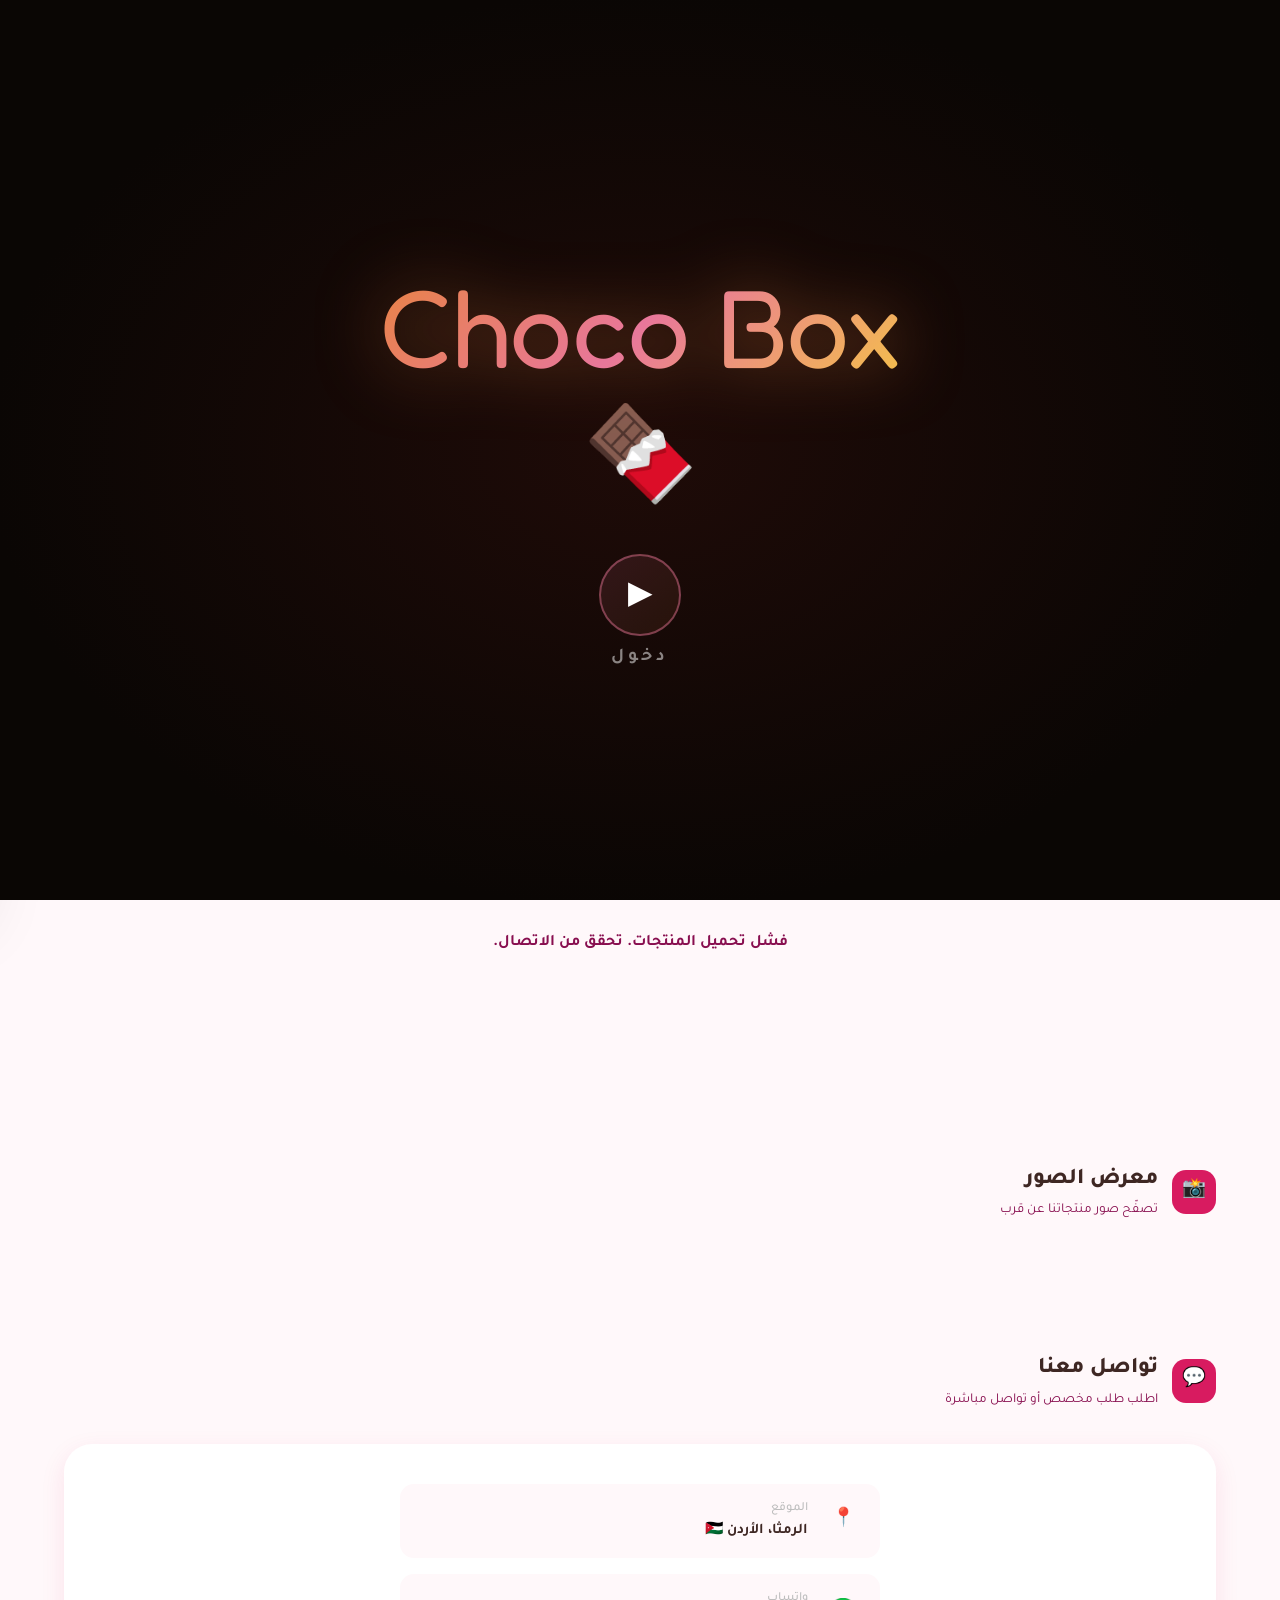
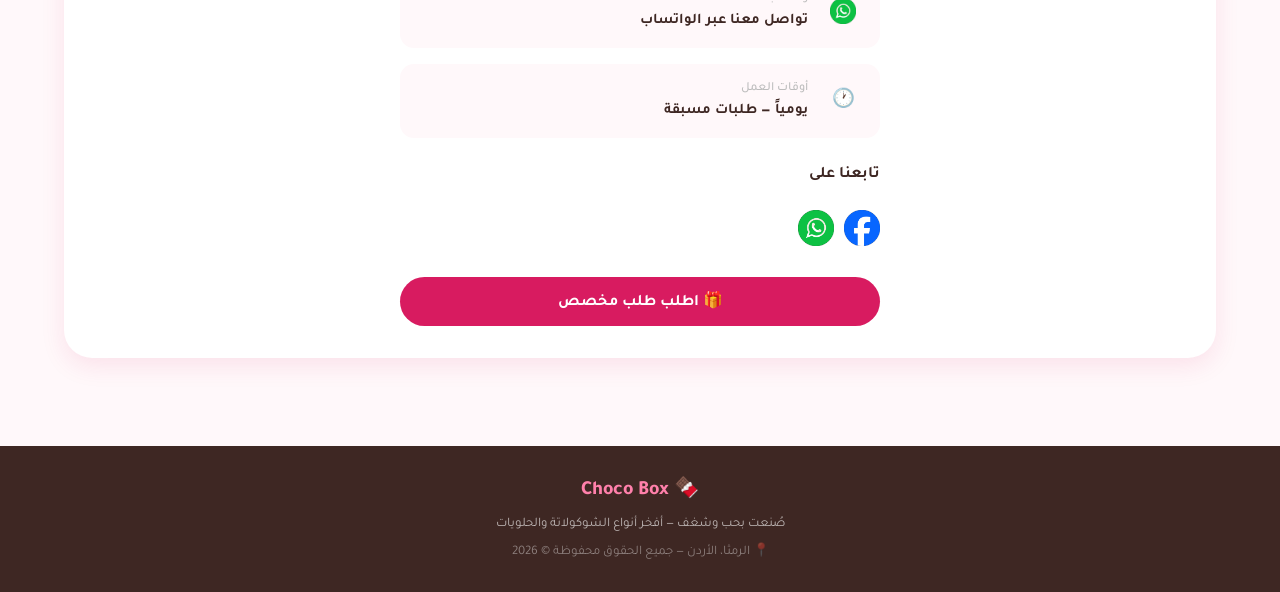
==== commit 228d2b1b: "Update index.html" ====
--- a/index.html
+++ b/index.html
@@ -98,6 +98,11 @@
       <div class="header-actions-group" id="mobile-menu-drawer">
         <button class="menu-close-btn" id="mobile-menu-close">✕</button>
         <div class="theme-toggle-wrapper">
+          <button class="header-btn social-btn" id="intro-toggle-btn" title="تشغيل/إيقاف المقدمة">
+            <span id="intro-toggle-icon">🎬</span> <span class="drawer-text" id="intro-toggle-text">المقدمة: مفعلة</span>
+          </button>
+        </div>
+        <div class="theme-toggle-wrapper">
           <button class="header-btn social-btn" id="theme-toggle-btn" title="تبديل المظهر"><span id="theme-icon">🌓</span> <span class="drawer-text">المظهر</span></button>
         </div>
         <div class="header-actions-social">
@@ -110,7 +115,7 @@
           <button class="cart-icon-btn" id="cart-toggle-btn" title="سلة المشتريات">🛒 <span class="drawer-text">سلة المشتريات</span></button>
           <div class="cart-badge" id="cart-count">0</div>
         </div>
-        <button class="header-btn" id="track-order-trigger" style="background:var(--bg-main);color:var(--primary);border:1px solid var(--primary-light)"><span>📍</span><span>تتبع طلبي</span></button>
+        <button class="header-btn" id="track-order-trigger"><span>📍</span><span>تتبع طلبي</span></button>
         <button class="header-btn" id="custom-order-trigger"><span>✨</span><span>طلب مخصص</span></button>
       </div>
       <button class="mobile-menu-btn" id="mobile-menu-toggle">☰</button>
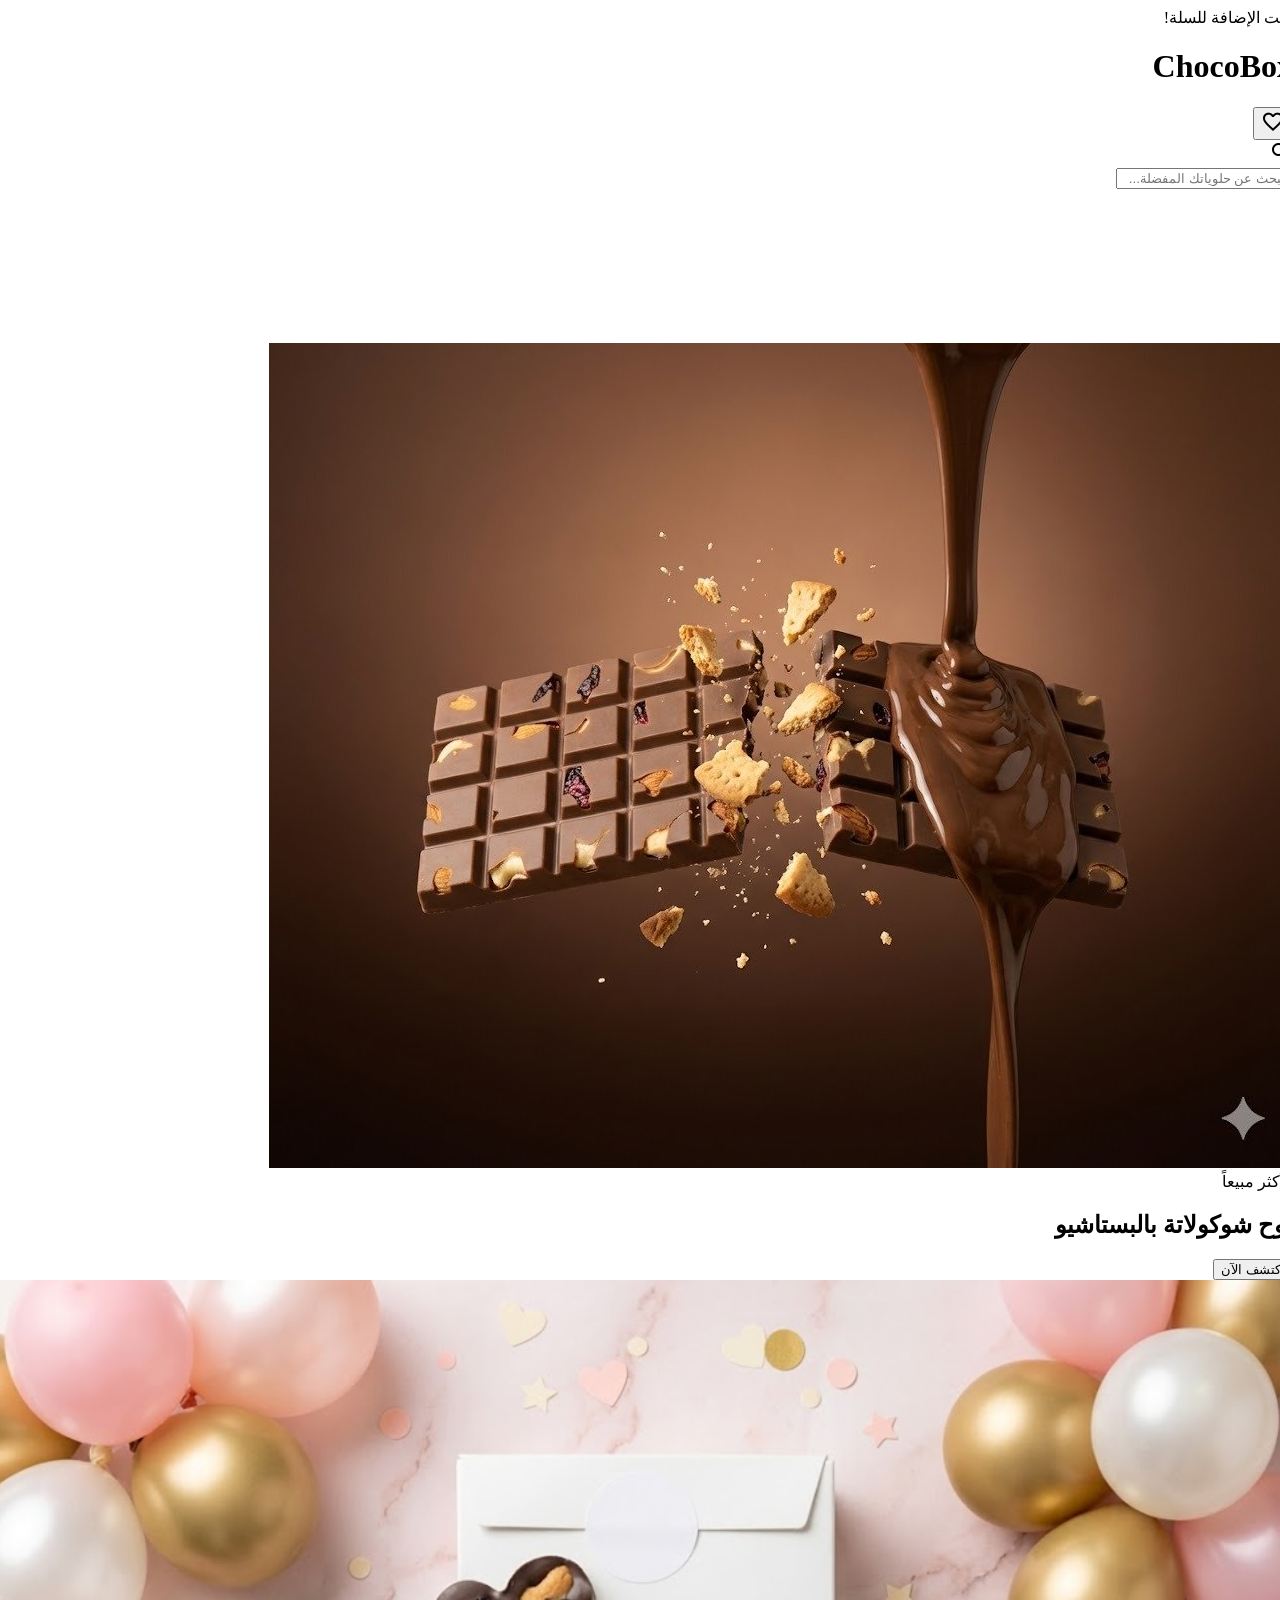
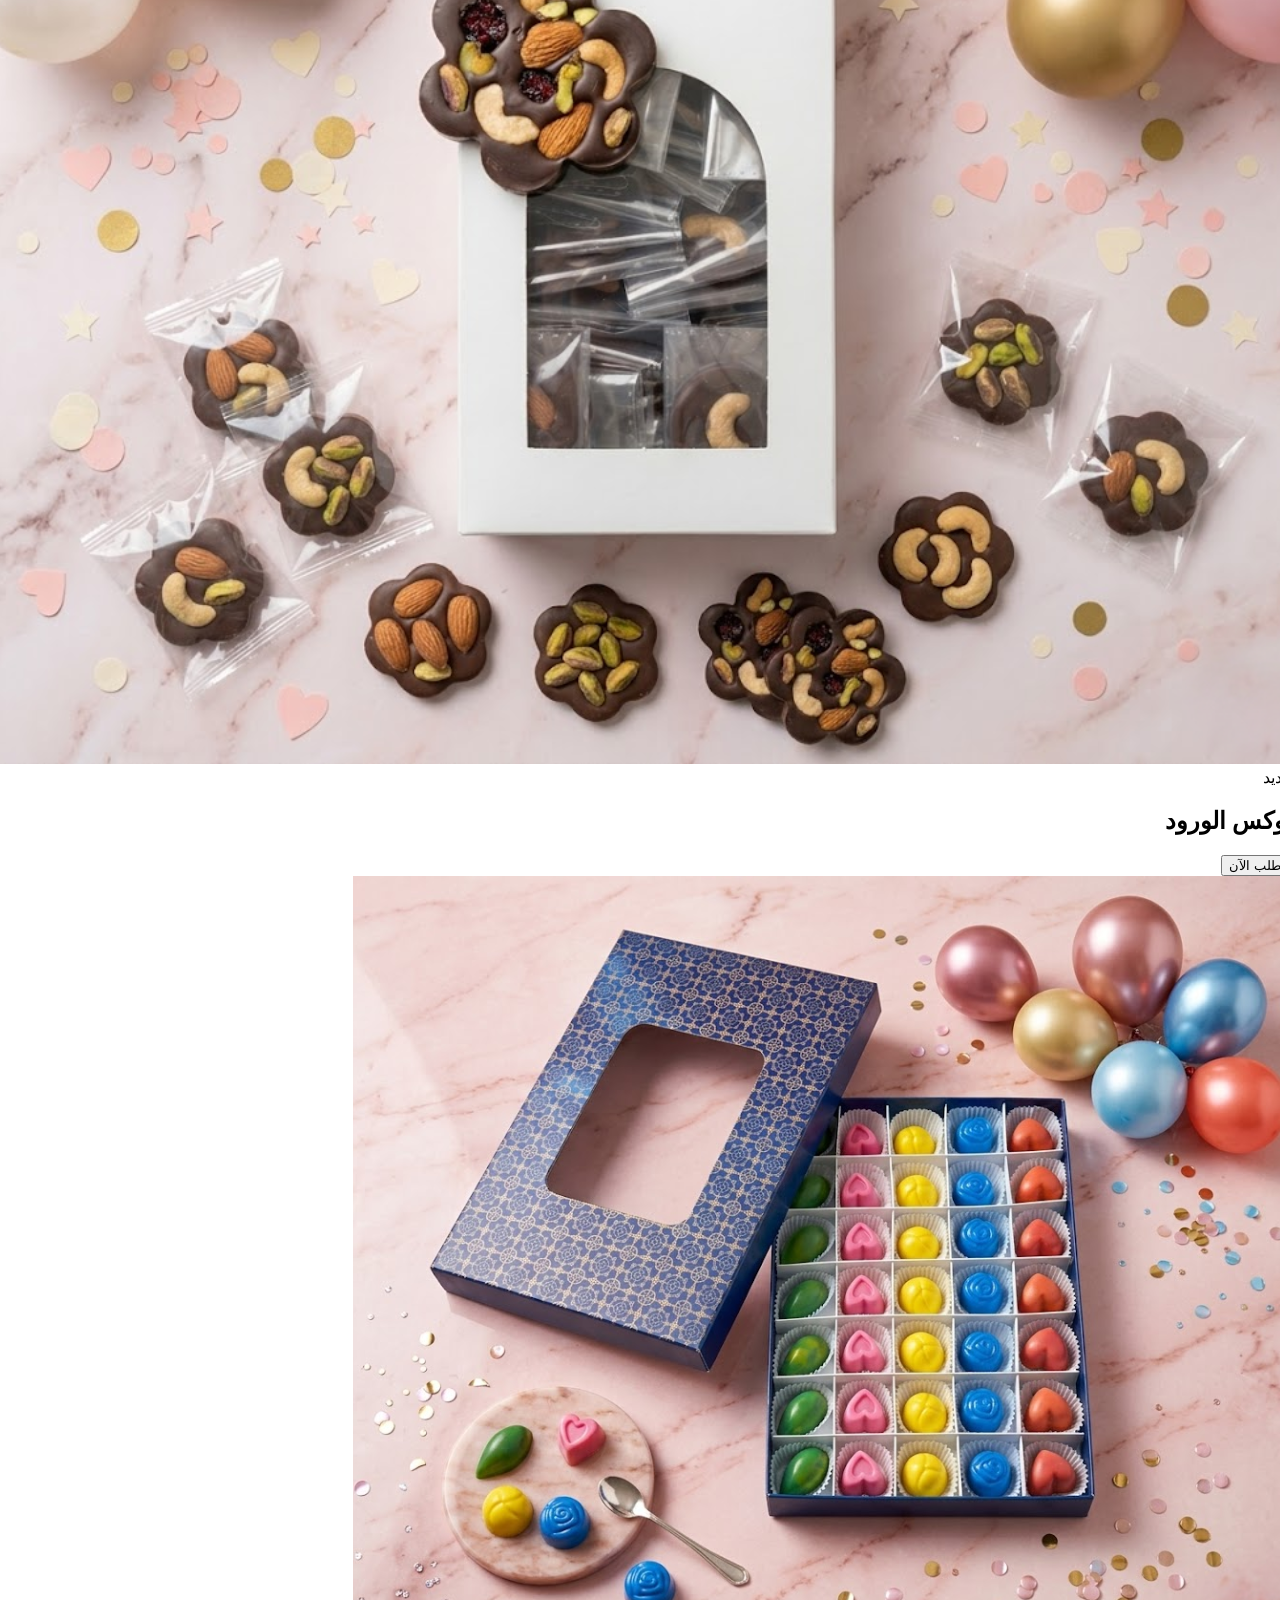
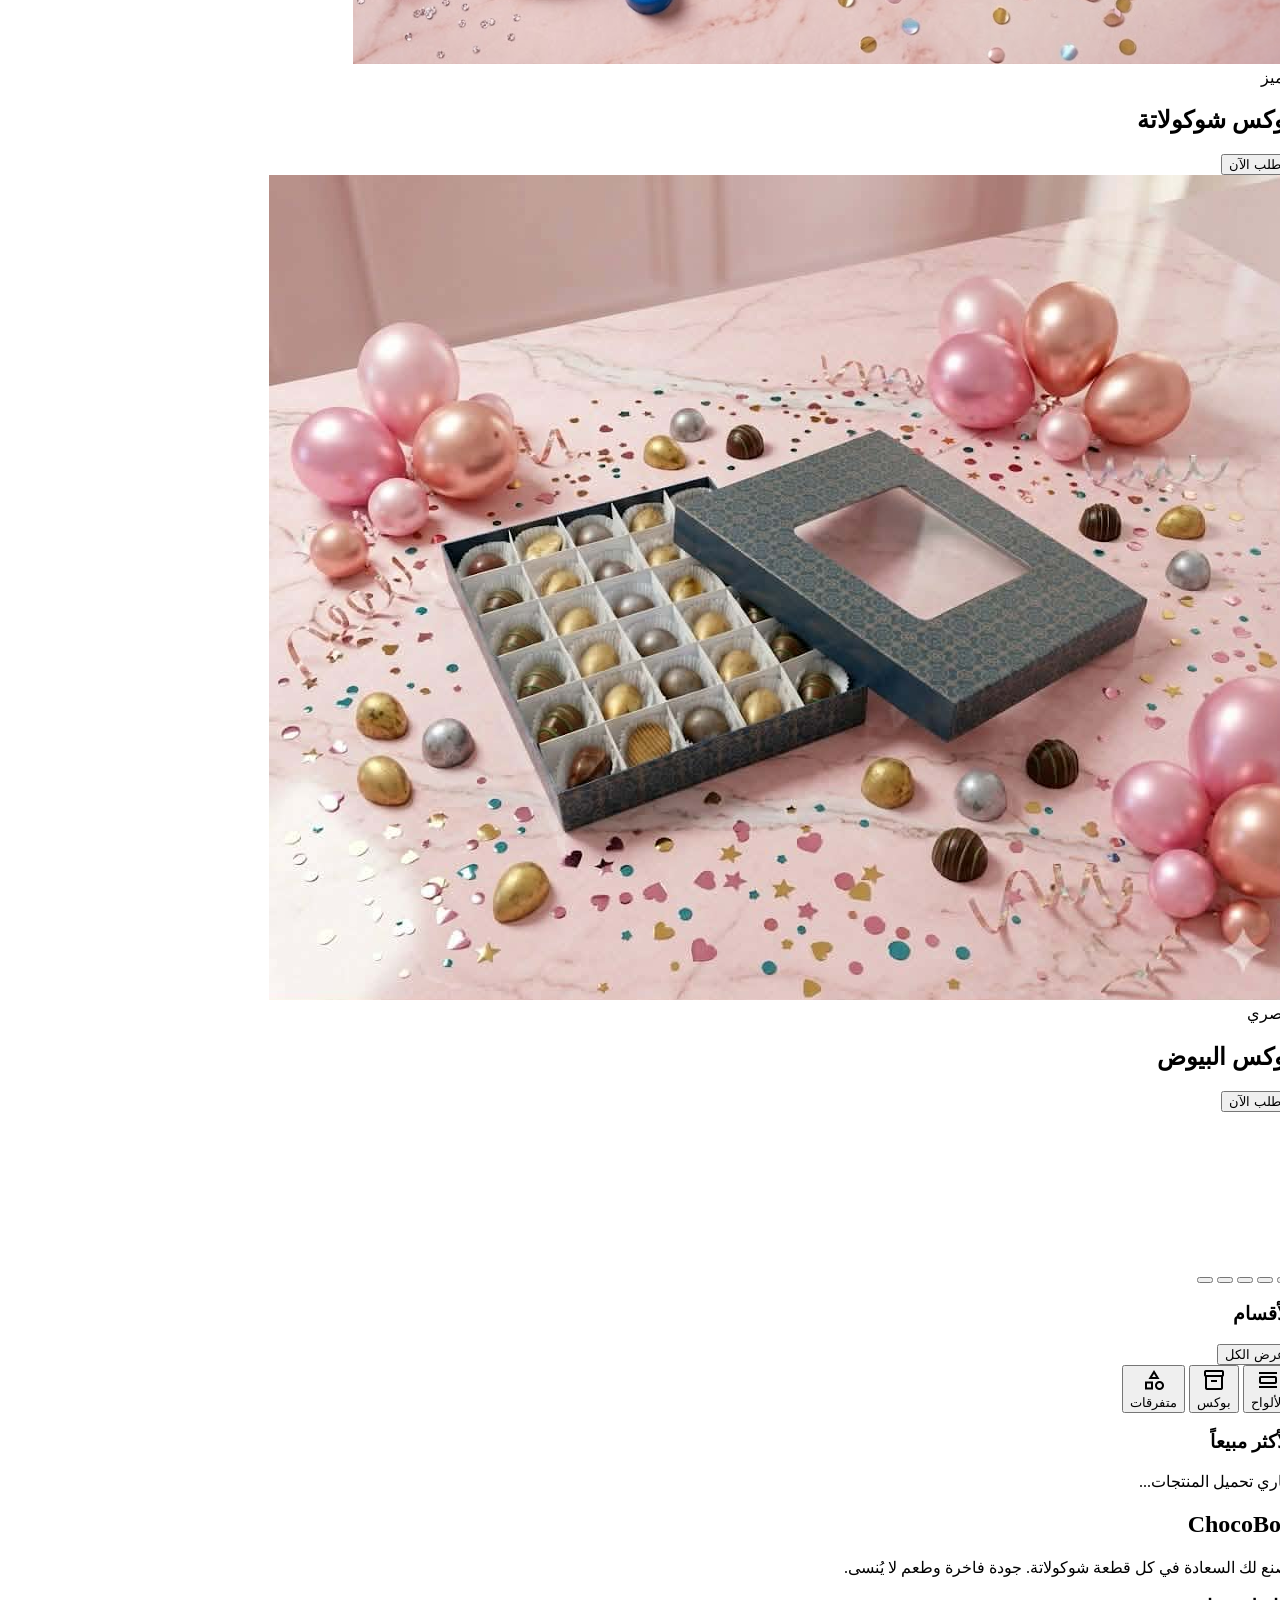
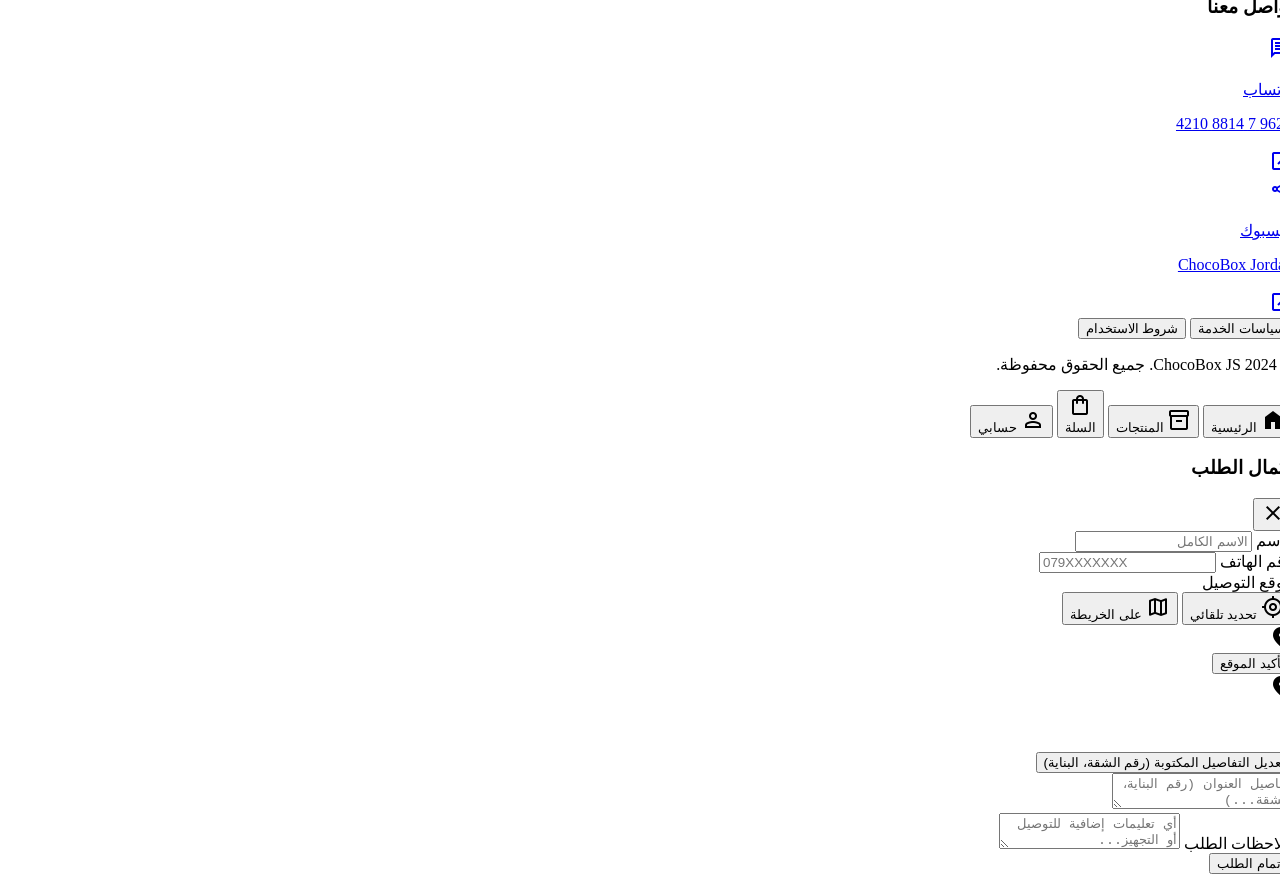
==== commit 4c66a582: "Add files via upload" ====
--- a/index.html
+++ b/index.html
@@ -1,356 +1,1299 @@
-<!DOCTYPE html>
-<html lang="ar" dir="rtl">
-<head>
-  <meta charset="UTF-8">
-  <meta name="viewport" content="width=device-width, initial-scale=1.0">
-  <title>Choco Box — شوكولاتة فاخرة | الرمثا، الأردن</title>
-  <meta name="description" content="Choco Box — أفخر أنواع الشوكولاتة والحلويات المصنوعة يدوياً بحب. اطلب الآن من الرمثا، الأردن 🇯🇴">
-  <meta name="keywords" content="شوكولاتة, حلويات, كوكيز, الرمثا, الأردن, Choco Box, هدايا">
-  <meta property="og:title" content="Choco Box — شوكولاتة فاخرة">
-  <meta property="og:description" content="أفخر أنواع الشوكولاتة والحلويات المصنوعة يدوياً بحب من الرمثا، الأردن">
-  <link href="https://fonts.googleapis.com/css2?family=Tajawal:wght@300;400;500;700;800;900&family=Fredoka+One&display=swap" rel="stylesheet">
-  <link rel="stylesheet" href="https://cdnjs.cloudflare.com/ajax/libs/font-awesome/6.4.0/css/all.min.css">
-  <link rel="stylesheet" href="css/style.css">
-  <link rel="icon" href="data:image/svg+xml,<svg xmlns='http://www.w3.org/2000/svg' viewBox='0 0 100 100'><text y='.9em' font-size='90'>🍫</text></svg>">
-</head>
-<body>
+<!DOCTYPE html>
+<html dir="rtl" lang="ar">
+
+<head>
+    <meta charset="utf-8" />
+    <meta content="width=device-width, initial-scale=1.0" name="viewport" />
+    <title>متجر الحلويات | ChocoBox</title>
+    <link href="https://fonts.googleapis.com/css2?family=Plus+Jakarta+Sans:wght@400;500;600;700;800&display=swap" rel="stylesheet" />
+    <link href="https://fonts.googleapis.com/css2?family=Material+Symbols+Outlined:opsz,wght,FILL,GRAD@20..48,100..700,0..1,-50..200" rel="stylesheet" />
+
+    <!-- Leaflet Maps -->
+    <link rel="stylesheet" href="https://unpkg.com/leaflet@1.9.4/dist/leaflet.css" />
+    <script src="https://unpkg.com/leaflet@1.9.4/dist/leaflet.js"></script>
+
+    <!-- 1. استدعاء مكتبة Tailwind أولاً -->
+    <script src="https://cdn.tailwindcss.com?plugins=forms,container-queries"></script>
+
+    <!-- 2. تطبيق الإعدادات والألوان المخصصة من DESIGN.md -->
+    <script id="tailwind-config">
+        tailwind.config = {
+            darkMode: "class",
+            theme: {
+                extend: {
+                    "colors": {
+                        "error": "#ba1a1a",
+                        "surface-tint": "#7f5624",
+                        "surface-container-low": "#faf3e0",
+                        "on-surface": "#1e1c10",
+                        "on-background": "#1e1c10",
+                        "inverse-surface": "#333024",
+                        "on-secondary-fixed-variant": "#5d4037",
+                        "on-secondary-fixed": "#2c160e",
+                        "inverse-primary": "#f3bc81",
+                        "on-primary": "#ffffff",
+                        "primary": "#7f5624",
+                        "primary-container": "#d7a26a",
+                        "on-tertiary-fixed-variant": "#8f0045",
+                        "secondary-fixed": "#ffdbd0",
+                        "on-error-container": "#93000a",
+                        "inverse-on-surface": "#f7f0dd",
+                        "on-primary-container": "#5d3808",
+                        "tertiary-container": "#ff87aa",
+                        "outline": "#82756a",
+                        "surface-variant": "#e9e2d0",
+                        "on-tertiary": "#ffffff",
+                        "surface-bright": "#fff9ec",
+                        "primary-fixed": "#ffdcbb",
+                        "on-secondary-container": "#795950",
+                        "surface-container-lowest": "#ffffff",
+                        "on-primary-fixed": "#2b1700",
+                        "on-primary-fixed-variant": "#643e0e",
+                        "tertiary-fixed-dim": "#ffb1c5",
+                        "tertiary-fixed": "#ffd9e1",
+                        "background": "#fff9ec",
+                        "surface-container-highest": "#e9e2d0",
+                        "surface": "#fff9ec",
+                        "error-container": "#ffdad6",
+                        "secondary-fixed-dim": "#e7bdb1",
+                        "on-secondary": "#ffffff",
+                        "outline-variant": "#d4c4b7",
+                        "on-tertiary-fixed": "#3f001a",
+                        "primary-fixed-dim": "#f3bc81",
+                        "surface-container": "#f4eedb",
+                        "secondary": "#77574d",
+                        "surface-dim": "#e0dac7",
+                        "on-error": "#ffffff",
+                        "secondary-container": "#fed3c7",
+                        "on-tertiary-container": "#83003e",
+                        "surface-container-high": "#efe8d5",
+                        "tertiary": "#b41b5c",
+                        "on-surface-variant": "#50453b"
+                    },
+                    "borderRadius": {
+                        "DEFAULT": "0.25rem",
+                        "md": "0.75rem",
+                        "lg": "0.5rem",
+                        "xl": "1.5rem",
+                        "xxl": "1.5rem",
+                        "2xl": "1.5rem",
+                        "full": "9999px"
+                    },
+                    "fontFamily": {
+                        "headline": ["Plus Jakarta Sans", "sans-serif"],
+                        "body": ["Plus Jakarta Sans", "sans-serif"],
+                        "label": ["Plus Jakarta Sans", "sans-serif"]
+                    },
+                    "boxShadow": {
+                        "ambient": "0 20px 40px rgba(30, 28, 16, 0.06)"
+                    }
+                },
+            },
+        }
+    </script>
+
+    <style>
+        body {
+            min-height: max(884px, 100dvh);
+        }
+
+        .no-scrollbar::-webkit-scrollbar {
+            display: none;
+        }
+
+        .no-scrollbar {
+            -ms-overflow-style: none;
+            scrollbar-width: none;
+        }
+
+        .glass-nav {
+            backdrop-filter: blur(20px);
+        }
+
+        .app-page {
+            transition: opacity 0.3s ease;
+            animation: fadeIn 0.3s ease;
+        }
+
+        @keyframes fadeIn {
+            from {
+                opacity: 0;
+            }
+
+            to {
+                opacity: 1;
+            }
+        }
+
+        .cart-badge {
+            transition: transform 0.2s;
+        }
+
+        /* إخفاء حدود الإدخال كما مطلوب في التصميم */
+        input:focus,
+        textarea:focus {
+            outline: none;
+            box-shadow: none;
+        }
+    </style>
+</head>
+
+<body
+    class="bg-surface text-on-surface font-body min-h-screen flex flex-col overflow-x-hidden selection:bg-primary-container selection:text-on-primary-container">
+
+    <!-- Toast Notification -->
+    <div id="toast"
+        class="fixed bottom-28 left-1/2 transform -translate-x-1/2 bg-inverse-surface text-inverse-on-surface px-6 py-3 rounded-full shadow-ambient opacity-0 transition-opacity duration-300 pointer-events-none z-[9999] font-bold text-sm w-max max-w-[90%] text-center">
+        تمت الإضافة للسلة!
+    </div>
+
+    <!-- ======================= PAGE 0: HOME ======================= -->
+    <div id="page_0" class="app-page" style="display:block; width: 100%; height: 100%;">
+        <header class="fixed top-0 w-full z-50 bg-surface/80 backdrop-blur-xl shadow-ambient">
+            <div class="flex justify-between items-center w-full px-6 py-4 max-w-7xl mx-auto">
+                <div class="flex items-center gap-4">
+                    <h1 class="text-2xl font-black text-on-surface tracking-tighter cursor-pointer"
+                        onclick="navigate('page_0')">ChocoBox</h1>
+                </div>
+                <div class="flex items-center gap-2">
+                    <button onclick="navigate('page_6')"
+                        class="p-2 rounded-xl bg-surface-container hover:bg-surface-container-high transition-colors cursor-pointer active:scale-95 border-0">
+                        <span class="material-symbols-outlined text-tertiary">favorite</span>
+                    </button>
+                </div>
+            </div>
+        </header>
+        <main class="pt-24 pb-32 px-4 md:px-8 max-w-7xl mx-auto space-y-12">
+            <!-- Search Bar -->
+            <section class="w-full">
+                <div class="relative group cursor-pointer" onclick="navigate('page_1')">
+                    <div class="absolute inset-y-0 right-4 flex items-center pointer-events-none">
+                        <span class="material-symbols-outlined text-outline">search</span>
+                    </div>
+                    <input readonly
+                        class="w-full h-14 pr-12 pl-6 bg-surface-container-highest border-0 rounded-md text-on-surface-variant placeholder:text-outline cursor-pointer focus:ring-0 shadow-none"
+                        placeholder="البحث عن حلوياتك المفضلة..." type="text" />
+                </div>
+            </section>
+
+            <!-- Featured Section: Cake of the Month -->
+            <!-- Hero Carousel Section -->
+            <section class="relative overflow-hidden rounded-xl shadow-ambient h-[400px]" id="heroCarousel">
+                <div id="carouselWrapper" class="flex h-full w-full transition-transform duration-500 ease-out">
+                    <!-- Slide 1: Video -->
+                    <div class="carousel-slide min-w-full h-full relative" data-slide="0">
+                        <video id="carouselVideo" class="w-full h-full object-cover opacity-90" muted playsinline
+                            poster="https://images.unsplash.com/photo-1464305795204-6f5bbfc7fb81?auto=format&fit=crop&w=800&q=80">
+                            <source src="https://www.w3schools.com/html/mov_bbb.mp4" type="video/mp4">
+                        </video>
+                        <div
+                            class="absolute inset-0 bg-gradient-to-t from-inverse-surface/60 via-transparent to-transparent pointer-events-none">
+                        </div>
+                    </div>
+
+                    <!-- Slide 2: Best Seller -->
+                    <div class="carousel-slide min-w-full h-full cursor-pointer relative" onclick="navigateToProductByName('لوح شوكولاتة بالبستاشيو')"
+                        data-slide="1">
+                        <img class="w-full h-full object-cover opacity-90" src="chocoBoard.png" alt="الأكثر مبيعاً" />
+                        <div
+                            class="absolute inset-0 bg-gradient-to-t from-inverse-surface/90 via-inverse-surface/20 to-transparent pointer-events-none">
+                        </div>
+                        <div class="absolute bottom-0 right-0 p-8 text-inverse-on-surface text-right max-w-lg pointer-events-none">
+                            <span
+                                class="inline-block px-4 py-1 rounded-full bg-primary text-on-primary text-xs font-bold tracking-widest mb-4">الأكثر
+                                مبيعاً</span>
+                            <h2 class="text-3xl md:text-5xl font-black mb-4 leading-tight">لوح شوكولاتة بالبستاشيو</h2>
+                            <button onclick="event.stopPropagation(); navigateToProductByName('لوح شوكولاتة بالبستاشيو')"
+                                class="bg-gradient-to-tl from-primary to-primary-container text-on-primary px-8 py-3 rounded-md font-bold transition-transform active:scale-95 shadow-ambient border-0 pointer-events-auto cursor-pointer">اكتشف
+                                الآن</button>
+                        </div>
+                    </div>
+
+                    <!-- Slide 3: بوكس الورود -->
+                    <div class="carousel-slide min-w-full h-full cursor-pointer relative" onclick="navigateToProductByName('بوكس الورود')"
+                        data-slide="2">
+                        <img class="w-full h-full object-cover" src="منشورات فيسبوك لي (2).png" alt="بوكس الورود" />
+                        <div
+                            class="absolute inset-0 bg-gradient-to-t from-inverse-surface/80 via-transparent to-transparent pointer-events-none">
+                        </div>
+                        <div class="absolute bottom-0 right-0 p-8 text-inverse-on-surface text-right max-w-lg pointer-events-none">
+                            <span
+                                class="inline-block px-4 py-1 rounded-full bg-tertiary text-on-tertiary text-xs font-bold tracking-widest mb-4">جديد</span>
+                            <h2 class="text-3xl md:text-5xl font-black mb-4 leading-tight">بوكس الورود</h2>
+                            <button onclick="event.stopPropagation(); navigateToProductByName('بوكس الورود')"
+                                class="bg-gradient-to-tl from-primary to-primary-container text-on-primary px-8 py-3 rounded-md font-bold transition-transform active:scale-95 shadow-ambient border-0 pointer-events-auto cursor-pointer">اطلب
+                                الآن</button>
+                        </div>
+                    </div>
+
+                    <!-- Slide 4: بوكس شوكولاتة -->
+                    <div class="carousel-slide min-w-full h-full cursor-pointer relative" onclick="navigateToProductByName('بوكس شوكولاتة')"
+                        data-slide="3">
+                        <img class="w-full h-full object-cover" src="منشورات فيسبوك لي.png" alt="بوكس شوكولاتة" />
+                        <div
+                            class="absolute inset-0 bg-gradient-to-t from-inverse-surface/80 via-transparent to-transparent pointer-events-none">
+                        </div>
+                        <div class="absolute bottom-0 right-0 p-8 text-inverse-on-surface text-right max-w-lg pointer-events-none">
+                            <span
+                                class="inline-block px-4 py-1 rounded-full bg-secondary text-on-secondary text-xs font-bold tracking-widest mb-4">مميز</span>
+                            <h2 class="text-3xl md:text-5xl font-black mb-4 leading-tight">بوكس شوكولاتة</h2>
+                            <button onclick="event.stopPropagation(); navigateToProductByName('بوكس شوكولاتة')"
+                                class="bg-gradient-to-tl from-primary to-primary-container text-on-primary px-8 py-3 rounded-md font-bold transition-transform active:scale-95 shadow-ambient border-0 pointer-events-auto cursor-pointer">اطلب
+                                الآن</button>
+                        </div>
+                    </div>
+
+                    <!-- Slide 5: بوكس البيوض -->
+                    <div class="carousel-slide min-w-full h-full cursor-pointer relative" onclick="navigateToProductByName('بوكس البيوض')"
+                        data-slide="4">
+                        <img class="w-full h-full object-cover" src="a5483814-4967-4a6b-b615-2f8a801bd14d.jfif" alt="بوكس البيوض" />
+                        <div
+                            class="absolute inset-0 bg-gradient-to-t from-inverse-surface/80 via-transparent to-transparent pointer-events-none">
+                        </div>
+                        <div class="absolute bottom-0 right-0 p-8 text-inverse-on-surface text-right max-w-lg pointer-events-none">
+                            <span
+                                class="inline-block px-4 py-1 rounded-full bg-primary text-on-primary text-xs font-bold tracking-widest mb-4">حصري</span>
+                            <h2 class="text-3xl md:text-5xl font-black mb-4 leading-tight">بوكس البيوض</h2>
+                            <button onclick="event.stopPropagation(); navigateToProductByName('بوكس البيوض')"
+                                class="bg-gradient-to-tl from-primary to-primary-container text-on-primary px-8 py-3 rounded-md font-bold transition-transform active:scale-95 shadow-ambient border-0 pointer-events-auto cursor-pointer">اطلب
+                                الآن</button>
+                        </div>
+                    </div>
+                </div>
+
+                <!-- Carousel Controls - 5 dots -->
+                <div class="absolute bottom-6 left-1/2 -translate-x-1/2 flex gap-3 z-20 items-center">
+                    <button onclick="changeSlide(0)"
+                        class="carousel-dot h-2.5 rounded-full bg-primary transition-all duration-300 border-0 cursor-pointer w-8"></button>
+                    <button onclick="changeSlide(1)"
+                        class="carousel-dot h-2.5 rounded-full bg-surface-variant transition-all duration-300 border-0 cursor-pointer w-2.5"></button>
+                    <button onclick="changeSlide(2)"
+                        class="carousel-dot h-2.5 rounded-full bg-surface-variant transition-all duration-300 border-0 cursor-pointer w-2.5"></button>
+                    <button onclick="changeSlide(3)"
+                        class="carousel-dot h-2.5 rounded-full bg-surface-variant transition-all duration-300 border-0 cursor-pointer w-2.5"></button>
+                    <button onclick="changeSlide(4)"
+                        class="carousel-dot h-2.5 rounded-full bg-surface-variant transition-all duration-300 border-0 cursor-pointer w-2.5"></button>
+                </div>
+            </section>
+
+
+            <!-- Categories Section -->
+            <section>
+                <div class="flex justify-between items-end mb-6 px-2">
+                    <h3 class="text-2xl font-bold text-on-surface">الأقسام</h3>
+                    <button onclick="filterCategory('all')"
+                        class="text-tertiary font-bold text-sm border-0 bg-transparent cursor-pointer">عرض الكل</button>
+                </div>
+                <div class="grid grid-cols-3 gap-4">
+                    <button onclick="filterCategory('الألواح')"
+                        class="bg-surface-container-low p-6 rounded-xl flex flex-col items-center justify-center gap-3 transition-colors hover:bg-surface-container-highest cursor-pointer group border-0 w-full shadow-none">
+                        <div
+                            class="w-16 h-16 rounded-full bg-surface flex items-center justify-center group-hover:scale-110 transition-transform shadow-ambient">
+                            <span class="material-symbols-outlined text-primary text-3xl">view_day</span>
+                        </div>
+                        <span class="font-bold text-on-surface-variant">الألواح</span>
+                    </button>
+                    <button onclick="filterCategory('بوكس')"
+                        class="bg-surface-container-low p-6 rounded-xl flex flex-col items-center justify-center gap-3 transition-colors hover:bg-surface-container-highest cursor-pointer group border-0 w-full shadow-none">
+                        <div
+                            class="w-16 h-16 rounded-full bg-surface flex items-center justify-center group-hover:scale-110 transition-transform shadow-ambient">
+                            <span class="material-symbols-outlined text-primary text-3xl">inventory_2</span>
+                        </div>
+                        <span class="font-bold text-on-surface-variant">بوكس</span>
+                    </button>
+                    <button onclick="filterCategory('متفرقات')"
+                        class="bg-surface-container-low p-6 rounded-xl flex flex-col items-center justify-center gap-3 transition-colors hover:bg-surface-container-highest cursor-pointer group border-0 w-full shadow-none">
+                        <div
+                            class="w-16 h-16 rounded-full bg-surface flex items-center justify-center group-hover:scale-110 transition-transform shadow-ambient">
+                            <span class="material-symbols-outlined text-primary text-3xl">category</span>
+                        </div>
+                        <span class="font-bold text-on-surface-variant">متفرقات</span>
+                    </button>
+                </div>
+            </section>
+
+            <!-- Best Sellers Section -->
+            <section>
+                <div class="flex justify-between items-end mb-6 px-2">
+                    <h3 class="text-2xl font-bold text-on-surface">الأكثر مبيعاً</h3>
+                </div>
+                <div id="user-products-grid" class="flex gap-6 overflow-x-auto no-scrollbar pb-6 -mx-4 px-4 snap-x">
+                    <!-- Populated dynamically by app.js -->
+                </div>
+            </section>
+
+            <!-- ── Footer ── -->
+            <footer class="bg-surface-container-low mt-16 rounded-t-3xl p-8 pb-32">
+                <div class="max-w-xl mx-auto space-y-12">
+                    <!-- Brand -->
+                    <div class="text-center space-y-4">
+                        <h2 class="text-3xl font-black text-primary tracking-tighter">ChocoBox</h2>
+                        <p class="text-on-surface-variant font-medium leading-relaxed">نصنع لك السعادة في كل قطعة شوكولاتة. جودة فاخرة وطعم لا يُنسى.</p>
+                    </div>
+
+                    <!-- Contact Us -->
+                    <div class="space-y-6">
+                        <h3 class="text-sm font-bold text-on-surface uppercase tracking-widest text-center border-b border-surface-container-highest pb-3">تواصل معنا</h3>
+                        <div class="grid grid-cols-1 gap-4">
+                            <a href="https://wa.me/962788144210" target="_blank" class="flex items-center gap-4 p-4 bg-surface rounded-2xl hover:bg-surface-container transition-colors no-underline">
+                                <div class="w-12 h-12 rounded-full bg-[#25D366]/10 flex items-center justify-center text-[#25D366]">
+                                    <span class="material-symbols-outlined">chat</span>
+                                </div>
+                                <div class="flex-1">
+                                    <p class="text-xs font-bold text-on-surface-variant uppercase">واتساب</p>
+                                    <p class="text-on-surface font-bold">+962 7 8814 4210</p>
+                                </div>
+                                <span class="material-symbols-outlined text-on-surface-variant">open_in_new</span>
+                            </a>
+                            <a href="https://web.facebook.com/profile.php?id=61583604596426" target="_blank" class="flex items-center gap-4 p-4 bg-surface rounded-2xl hover:bg-surface-container transition-colors no-underline">
+                                <div class="w-12 h-12 rounded-full bg-[#1877F2]/10 flex items-center justify-center text-[#1877F2]">
+                                    <span class="material-symbols-outlined">share</span>
+                                </div>
+                                <div class="flex-1">
+                                    <p class="text-xs font-bold text-on-surface-variant uppercase">فيسبوك</p>
+                                    <p class="text-on-surface font-bold">ChocoBox Jordan</p>
+                                </div>
+                                <span class="material-symbols-outlined text-on-surface-variant">open_in_new</span>
+                            </a>
+                        </div>
+                    </div>
+
+                    <!-- Useful Links -->
+                    <div class="flex flex-col items-center gap-4 pt-6 border-t border-surface-container-highest">
+                        <div class="flex gap-6">
+                            <button onclick="navigate('page_10')" class="text-sm font-bold text-on-surface-variant hover:text-primary transition-colors border-0 bg-transparent cursor-pointer">سياسات الخدمة</button>
+                            <button onclick="navigate('page_11')" class="text-sm font-bold text-on-surface-variant hover:text-primary transition-colors border-0 bg-transparent cursor-pointer">شروط الاستخدام</button>
+                        </div>
+                        <p class="text-[10px] text-on-surface-variant/60 font-medium">© 2024 ChocoBox JS. جميع الحقوق محفوظة.</p>
+                    </div>
+                </div>
+            </footer>
+        </main>
+    </div>
+
+    <!-- ======================= PAGE 1: CATEGORY LISTING ======================= -->
+    <div id="page_1" class="app-page" style="display:none; width: 100%; height: 100%;">
+        <header class="fixed top-0 w-full z-50 bg-surface/80 backdrop-blur-xl shadow-ambient">
+            <div class="flex justify-between items-center w-full px-6 py-4 max-w-7xl mx-auto">
+                <div class="flex items-center gap-3">
+                    <span class="material-symbols-outlined text-primary">location_on</span>
+                    <span class="text-on-surface-variant font-medium text-sm">الأردن الرمثا</span>
+                </div>
+                <h1 class="text-2xl font-black text-on-surface tracking-tighter cursor-pointer"
+                    onclick="navigate('page_0')">ChocoBox</h1>
+                <button onclick="goBack()"
+                    class="relative cursor-pointer border-0 bg-transparent text-primary hover:bg-surface-container p-2 rounded-xl transition-colors">
+                    <span class="material-symbols-outlined">arrow_forward</span>
+                </button>
+            </div>
+        </header>
+        <main class="pt-24 pb-32 px-6 max-w-7xl mx-auto">
+            <section class="mb-8">
+                <h2 class="text-4xl font-extrabold tracking-tight text-on-surface mb-2">منتجاتنا</h2>
+                <p class="text-on-surface-variant text-lg leading-relaxed">اكتشف مجموعتنا المختارة من الحلوى الفاخرة.
+                </p>
+            </section>
+            <div class="flex gap-3 overflow-x-auto pb-6 no-scrollbar -mx-6 px-6 snap-x">
+                <button onclick="filterCategory('all')"
+                    class="snap-start whitespace-nowrap px-6 py-2.5 rounded-full bg-primary text-on-primary font-bold shadow-none transition-transform active:scale-95 border-0 cursor-pointer">الكل</button>
+                <button onclick="filterCategory('الألواح')"
+                    class="snap-start whitespace-nowrap px-6 py-2.5 rounded-full bg-surface-container text-on-surface-variant font-semibold hover:bg-surface-container-highest transition-colors border-0 cursor-pointer">الألواح</button>
+                <button onclick="filterCategory('بوكس')"
+                    class="snap-start whitespace-nowrap px-6 py-2.5 rounded-full bg-surface-container text-on-surface-variant font-semibold hover:bg-surface-container-highest transition-colors border-0 cursor-pointer">بوكس</button>
+                <button onclick="filterCategory('متفرقات')"
+                    class="snap-start whitespace-nowrap px-6 py-2.5 rounded-full bg-surface-container text-on-surface-variant font-semibold hover:bg-surface-container-highest transition-colors border-0 cursor-pointer">متفرقات</button>
+            </div>
+            <div id="listing-products-grid" class="grid grid-cols-2 md:grid-cols-4 gap-x-4 gap-y-12">
+                <!-- Populated dynamically by app.js -->
+            </div>
+
 
-  <!-- ═══════ INTRO OVERLAY ═══════ -->
-  <div id="intro-overlay">
-    <canvas id="intro-canvas"></canvas>
-    <div id="intro-bg"></div>
-    <div id="intro-rings"></div>
-    <div id="intro-products"></div>
-
-    <!-- Enter Screen -->
-    <div id="enter-screen">
-      <div id="es-logo">Choco Box</div>
-      <span id="es-choco">🍫</span>
-      <button id="enter-btn">
-        <div id="enter-btn-ring">▶</div>
-        <div id="enter-label">دخول</div>
-      </button>
-    </div>
-
-    <!-- Animation Content -->
-    <div id="intro-content">
-      <div id="intro-logo-wrap">
-        <div id="intro-logo-sub">متجر الحلويات الفاخرة</div>
-        <div id="intro-logo-letters"></div>
-      </div>
-      <div id="choco-wrap">
-        <div id="choco-svg">
-          <svg viewBox="0 0 120 120" fill="none" xmlns="http://www.w3.org/2000/svg" width="100%" height="100%">
-            <defs>
-              <radialGradient id="bG" cx="38%" cy="33%" r="62%">
-                <stop offset="0%" stop-color="#f5a3c5"><animate attributeName="stop-color" values="#f5a3c5;#e8853a;#c97b3f;#e8779a;#f5a3c5" dur="8s" repeatCount="indefinite"/></stop>
-                <stop offset="100%" stop-color="#3a1408"><animate attributeName="stop-color" values="#3a1408;#1e0c06;#321208;#3a1408" dur="8s" repeatCount="indefinite"/></stop>
-              </radialGradient>
-              <radialGradient id="cG" cx="50%" cy="50%" r="50%"><stop offset="0%" stop-color="rgba(245,200,66,0.5)"/><stop offset="100%" stop-color="transparent"/></radialGradient>
-              <filter id="gf"><feGaussianBlur stdDeviation="2" result="b"/><feMerge><feMergeNode in="b"/><feMergeNode in="SourceGraphic"/></feMerge></filter>
-              <path id="op" d="M60,22 A38,38 0 1 1 59.95,22Z"/>
-            </defs>
-            <path filter="url(#gf)" fill="url(#bG)">
-              <animate attributeName="d" dur="5s" repeatCount="indefinite" calcMode="spline" keySplines="0.45 0 0.55 1;0.45 0 0.55 1;0.45 0 0.55 1"
-                values="M60,10 C84.85,10 110,35.15 110,60 C110,84.85 84.85,110 60,110 C35.15,110 10,84.85 10,60 C10,35.15 35.15,10 60,10Z;M60,11 C84.3,10.2 109.5,35.5 109.5,60.5 C109.5,84.8 84.5,109.5 60,109.5 C35.5,109.5 10.5,85 10.5,60.5 C10.5,35.8 35.7,11 60,11Z;M60,9.5 C85.2,9.5 110.5,34.8 110.5,60 C110.5,85.5 85,110.5 60,110.5 C35,110.5 9.5,85.2 9.5,60 C9.5,34.8 34.8,9.5 60,9.5Z;M60,10 C84.85,10 110,35.15 110,60 C110,84.85 84.85,110 60,110 C35.15,110 10,84.85 10,60 C10,35.15 35.15,10 60,10Z"/>
-            </path>
-            <ellipse cx="42" cy="36" rx="11" ry="6" fill="rgba(255,255,255,0.2)" transform="rotate(-25,42,36)"/>
-            <circle cx="60" cy="60" r="20" fill="url(#cG)" opacity="0.6"><animate attributeName="r" values="20;24;20" dur="2.8s" repeatCount="indefinite"/></circle>
-            <line x1="37" y1="60" x2="50" y2="60" stroke="rgba(255,255,255,0.2)" stroke-width="1.5" stroke-linecap="round"/>
-            <line x1="70" y1="60" x2="83" y2="60" stroke="rgba(255,255,255,0.2)" stroke-width="1.5" stroke-linecap="round"/>
-            <line x1="60" y1="37" x2="60" y2="50" stroke="rgba(255,255,255,0.18)" stroke-width="1.5" stroke-linecap="round"/>
-            <line x1="60" y1="70" x2="60" y2="83" stroke="rgba(255,255,255,0.18)" stroke-width="1.5" stroke-linecap="round"/>
-            <circle cx="60" cy="60" r="4.5" fill="rgba(255,255,255,0.3)">
-              <animate attributeName="r" values="4.5;7;4.5" dur="2s" repeatCount="indefinite"/>
-              <animate attributeName="opacity" values="0.3;0.65;0.3" dur="2s" repeatCount="indefinite"/>
-            </circle>
-            <circle r="3" fill="#f5c842" opacity="0.9"><animateMotion dur="3s" repeatCount="indefinite"><mpath href="#op"/></animateMotion></circle>
-            <circle r="2.5" fill="#e8779a" opacity="0.85"><animateMotion dur="4.2s" repeatCount="indefinite" begin="-2.1s"><mpath href="#op"/></animateMotion></circle>
-          </svg>
-        </div>
-        <div id="choco-name">CHOCO</div>
-      </div>
-      <div id="intro-text-box">
-        <div id="tw"><span id="twc"></span></div>
-      </div>
-    </div>
-    <button id="intro-skip">تخطي ←</button>
-  </div>
-
-  <!-- ═══════ MAIN SITE ═══════ -->
-  <header class="header" id="main-header">
-    <div class="header-brand">
-      <div class="header-logo">
-        <img src="images/chocobox.png?v=2.0" alt="Choco Box Logo" style="width:100%;height:100%;object-fit:contain;">
-      </div>
-      <div>
-        <div class="header-title">Choco Box</div>
-        <div class="header-subtitle">شوكولاتة فاخرة — الرمثا 🇯🇴</div>
-      </div>
-    </div>
-    <div class="search-container">
-      <span class="search-icon">🔍</span>
-      <input type="text" class="search-bar" id="search-input" placeholder="ابحث عن منتج..." autocomplete="off">
-      <div class="search-results-dropdown" id="search-dropdown"></div>
-    </div>
-    <div class="header-actions">
-      <div class="mobile-menu-overlay" id="mobile-menu-overlay"></div>
-      <div class="header-actions-group" id="mobile-menu-drawer">
-        <button class="menu-close-btn" id="mobile-menu-close">✕</button>
-        <div class="theme-toggle-wrapper">
-          <button class="header-btn social-btn" id="intro-toggle-btn" title="تشغيل/إيقاف المقدمة">
-            <span id="intro-toggle-icon">🎬</span> <span class="drawer-text" id="intro-toggle-text">المقدمة: مفعلة</span>
-          </button>
-        </div>
-        <div class="theme-toggle-wrapper">
-          <button class="header-btn social-btn" id="theme-toggle-btn" title="تبديل المظهر"><span id="theme-icon">🌓</span> <span class="drawer-text">المظهر</span></button>
-        </div>
-        <div class="header-actions-social">
-          <a href="https://www.facebook.com/profile.php?id=61575311498498" target="_blank" class="header-btn social-btn" title="فيسبوك">
-            <img src="images/facebook.png?v=2.0" alt="Facebook" class="social-icon">
-            <span class="drawer-text">فيسبوك</span>
-          </a>
-        </div>
-        <div class="cart-btn-wrapper">
-          <button class="cart-icon-btn" id="cart-toggle-btn" title="سلة المشتريات">🛒 <span class="drawer-text">سلة المشتريات</span></button>
-          <div class="cart-badge" id="cart-count">0</div>
-        </div>
-        <button class="header-btn" id="track-order-trigger"><span>📍</span><span>تتبع طلبي</span></button>
-        <button class="header-btn" id="custom-order-trigger"><span>✨</span><span>طلب مخصص</span></button>
-      </div>
-      <button class="mobile-menu-btn" id="mobile-menu-toggle">☰</button>
-    </div>
-  </header>
-
-  <main class="main-content">
-    <!-- Hero -->
-    <section class="hero" id="home">
-      <div class="hero-content">
-        <img src="images/chocobox.png?v=2.0" class="hero-logo-img" alt="Logo">
-        <h1 class="hero-title">أفخر أنواع الشوكولاتة</h1>
-        <p class="hero-desc">صُنعت بحب وشغف في الرمثا 🇯🇴 — اختر قطعتك المفضلة واطلبها الآن!</p>
-        <a href="#products" class="hero-cta"><span>تصفح المنتجات</span><i class="fas fa-chevron-down"></i></a>
-      </div>
-    </section>
-
-    <!-- Products -->
-    <section class="section" id="products">
-      <div class="section-header animate-on-scroll">
-        <div class="section-icon">🛒</div>
-        <div><h2 class="section-title">منتجاتنا</h2><p class="section-subtitle">اختر من تشكيلتنا المميزة</p></div>
-      </div>
-      <div class="products-grid" id="products-grid">
-        <div class="loading-container" id="products-loading" style="grid-column:1/-1">
-          <div class="spinner"></div><p class="loading-text">جاري تحميل المنتجات...</p>
-        </div>
-      </div>
-    </section>
-
-    <!-- Gallery -->
-    <section class="section" id="gallery">
-      <div class="section-header animate-on-scroll">
-        <div class="section-icon">📸</div>
-        <div><h2 class="section-title">معرض الصور</h2><p class="section-subtitle">تصفّح صور منتجاتنا عن قرب</p></div>
-      </div>
-      <div class="gallery-grid" id="gallery-grid"></div>
-    </section>
-
-    <!-- Contact -->
-    <section class="section" id="contact">
-      <div class="section-header animate-on-scroll">
-        <div class="section-icon">💬</div>
-        <div><h2 class="section-title">تواصل معنا</h2><p class="section-subtitle">اطلب طلب مخصص أو تواصل مباشرة</p></div>
-      </div>
-      <div class="contact-section animate-on-scroll">
-        <div class="contact-grid">
-          <div class="contact-info-card">
-            <div class="info-item"><div class="info-icon">📍</div><div><div class="info-label">الموقع</div><div class="info-value">الرمثا، الأردن 🇯🇴</div></div></div>
-            <div class="info-item"><div class="info-icon"><img src="images/whatsapp.png?v=2.0" alt="WhatsApp" class="social-icon-inline"></div><div><div class="info-label">واتساب</div><div class="info-value" dir="ltr" style="text-align:right">تواصل معنا عبر الواتساب</div></div></div>
-            <div class="info-item"><div class="info-icon">🕐</div><div><div class="info-label">أوقات العمل</div><div class="info-value">يومياً — طلبات مسبقة</div></div></div>
-            <h4 style="font-weight:700;margin-top:8px">تابعنا على</h4>
-            <div class="social-links">
-              <a href="https://www.facebook.com/profile.php?id=61575311498498" target="_blank" class="social-link" title="فيسبوك"><img src="images/facebook.png?v=3.0" alt="Facebook" class="social-icon"></a>
-              <a href="#" class="social-link" id="whatsapp-link" title="واتساب"><img src="images/whatsapp.png?v=3.0" alt="WhatsApp" class="social-icon"></a>
-            </div>
-            <button class="btn-submit" id="custom-order-trigger-info" style="margin-top:15px"><span>🎁 اطلب طلب مخصص</span></button>
-          </div>
-        </div>
-      </div>
-    </section>
-  </main>
-
-  <!-- Lightbox -->
-  <div class="lightbox" id="lightbox">
-    <button class="lightbox-close" id="lightbox-close" title="إغلاق">✕</button>
-    <button class="lightbox-nav lightbox-prev" id="lightbox-prev" title="السابق">→</button>
-    <button class="lightbox-nav lightbox-next" id="lightbox-next" title="التالي">←</button>
-    <div class="lightbox-image-container"><img class="lightbox-image" id="lightbox-image" src="" alt=""></div>
-    <div class="lightbox-zoom-controls">
-      <button class="lightbox-zoom-btn" id="zoom-in" title="تكبير">🔍+</button>
-      <button class="lightbox-zoom-btn" id="zoom-out" title="تصغير">🔍−</button>
-      <button class="lightbox-zoom-btn" id="zoom-reset" title="إعادة تعيين">↺</button>
-    </div>
-    <div class="lightbox-info">
-      <div class="lightbox-product-name" id="lightbox-name"></div>
-      <div class="lightbox-product-price" id="lightbox-price"></div>
-      <button class="lightbox-order-btn" id="lightbox-order"><span>أضف للسلة</span><span>🛒</span></button>
-      <div class="lightbox-counter" id="lightbox-counter"></div>
-    </div>
-  </div>
-
-  <!-- Checkout Modal -->
-  <div class="custom-modal-overlay" id="checkout-modal-overlay">
-    <div class="custom-modal">
-      <div class="custom-modal-header">
-        <button class="custom-modal-close" id="checkout-modal-close">✕</button>
-        <h3 class="hero-title" style="font-size:1.5rem;margin:0">تأكيد الطلب 🛍️</h3>
-        <p style="font-size:.9rem;margin-top:5px">يرجى تزويدنا بمعلوماتك لإتمام الطلب</p>
-      </div>
-      <div class="custom-modal-body">
-        <form id="checkout-form">
-          <div class="form-group"><label>الاسم الكامل</label><input type="text" id="checkout-name" required placeholder="مثال: أحمد خالد"></div>
-          <div class="form-group"><label>رقم الهاتف</label><input type="tel" id="checkout-phone" required placeholder="07XXXXXXXX" dir="ltr"></div>
-          <div class="form-group">
-            <label>موقع التوصيل</label>
-            <div style="display:flex;gap:8px;margin-bottom:8px">
-              <input type="text" id="checkout-location" required placeholder="العنوان بالتفصيل أو GPS">
-              <button type="button" id="get-checkout-location" class="btn-edit" style="min-width:50px;background:var(--secondary);color:white">📍</button>
-            </div>
-            <small style="color:var(--text-secondary);font-size:.8rem">اضغط على الرمز 📍 للحصول على موقعك الحالي</small>
-          </div>
-          <button type="submit" class="btn-submit" id="confirm-checkout-btn"><span>تأكيد وشراء</span><span>✅</span></button>
-        </form>
-      </div>
-    </div>
-  </div>
-
-  <!-- Toast -->
-  <div class="toast-container" id="toast-container"></div>
-
-  <!-- Footer -->
-  <footer class="footer">
-    <div class="footer-brand">🍫 Choco Box</div>
-    <p class="footer-text">صُنعت بحب وشغف — أفخر أنواع الشوكولاتة والحلويات</p>
-    <p class="footer-location">📍 الرمثا، الأردن — جميع الحقوق محفوظة © 2026</p>
-  </footer>
-
-  <!-- Cart Drawer -->
-  <div class="cart-overlay" id="cart-overlay"></div>
-  <div class="cart-drawer" id="cart-drawer">
-    <div class="cart-header">
-      <div class="cart-title"><span>🛒</span><span>سلة المشتريات</span></div>
-      <button class="cart-close-btn" id="cart-close-btn">✕</button>
-    </div>
-    <div class="cart-body" id="cart-items-container">
-      <div class="empty-state"><div class="empty-state-icon" style="font-size:4rem">🛒</div><p class="empty-state-text">السلة فارغة حالياً</p></div>
-    </div>
-    <div class="cart-footer">
-      <div class="cart-total-row"><span>الإجمالي:</span><span id="cart-total-amount">0.00 دينار</span></div>
-      <button class="cart-checkout-btn" id="checkout-btn"><span>تأكيد الطلب</span><span>✅</span></button>
-    </div>
-  </div>
-
-  <!-- Qty Modal -->
-  <div class="qty-modal-overlay" id="qty-modal">
-    <div class="qty-modal">
-      <div class="qty-modal-icon">🎁</div>
-      <h3 class="qty-modal-title">اختر الكمية</h3>
-      <p class="qty-modal-desc" id="qty-product-name"></p>
-      <div class="qty-picker">
-        <button class="qty-btn" id="qty-minus">−</button>
-        <span class="qty-val" id="qty-count-display">1</span>
-        <button class="qty-btn" id="qty-plus">+</button>
-      </div>
-      <button class="qty-add-to-cart" id="qty-confirm-btn">إضافة للسلة 🛒</button>
-      <button class="btn-cancel" style="margin-top:10px;width:100%" id="qty-cancel-btn">إلغاء</button>
-    </div>
-  </div>
-
-  <!-- Custom Order Modal -->
-  <div class="custom-modal-overlay" id="custom-modal-overlay">
-    <div class="custom-modal">
-      <div class="custom-modal-header">
-        <h3>🎁 اطلب طلب مخصص</h3>
-        <p>اكتب تفاصيل طلبك وسنتواصل معك</p>
-        <button class="custom-modal-close" id="custom-modal-close">✕</button>
-      </div>
-      <div class="custom-modal-body">
-        <form class="contact-form" id="contact-form">
-          <div class="form-group"><label for="name">الاسم</label><input type="text" id="name" placeholder="اسمك الكريم" required></div>
-          <div class="form-group"><label for="phone">رقم الهاتف</label><input type="tel" id="phone" placeholder="07XXXXXXXX" required></div>
-          <div class="form-group"><label>التفاصيل</label><textarea id="details" rows="3" placeholder="أخبرنا عن طلبك الخاص..."></textarea></div>
-          <div class="form-group">
-            <label>الموقع (GPS أو يدوي)</label>
-            <div style="display:flex;gap:8px;margin-bottom:8px">
-              <input type="text" id="custom-location" placeholder="أدخل العنوان أو اضغط الزر للحصول على الإحداثيات">
-              <button type="button" id="get-custom-location" class="btn-edit" style="min-width:50px;background:var(--secondary);color:white">📍</button>
-            </div>
-          </div>
-          <button type="submit" class="btn-submit"><span>إرسال الطلب</span><span>✨</span></button>
-        </form>
-      </div>
-    </div>
-  </div>
-
-  <!-- Track Order Modal -->
-  <div class="custom-modal-overlay" id="track-modal-overlay">
-    <div class="custom-modal">
-      <div class="custom-modal-header">
-        <h3>📍 تتبع طلبي</h3>
-        <p>أدخل رقم هاتفك لمعرفة حالة طلباتك</p>
-        <button class="custom-modal-close" id="track-modal-close">✕</button>
-      </div>
-      <div class="custom-modal-body">
-        <form class="contact-form" id="track-form">
-          <div class="form-group">
-            <label for="track-phone">رقم الهاتف</label>
-            <input type="tel" id="track-phone" placeholder="07XXXXXXXX" required dir="ltr" style="text-align:right">
-          </div>
-          <button type="submit" class="btn-submit" id="track-submit-btn"><span>بحث عن الطلبات 🔍</span></button>
-        </form>
-        <div id="track-results" style="margin-top:20px;display:none;max-height:300px;overflow-y:auto"></div>
-      </div>
-    </div>
-  </div>
-
-  <!-- Choco Floating Button -->
-  <div id="choco-float" title="تحدث مع شوكو 🍫">
-    <svg viewBox="0 0 120 120" fill="none" xmlns="http://www.w3.org/2000/svg">
-      <defs>
-        <radialGradient id="fG" cx="38%" cy="33%" r="62%"><stop offset="0%" stop-color="#f5a3c5"/><stop offset="100%" stop-color="#3a1408"/></radialGradient>
-      </defs>
-      <circle cx="60" cy="60" r="55" fill="url(#fG)"/>
-      <ellipse cx="42" cy="36" rx="11" ry="6" fill="rgba(255,255,255,0.2)" transform="rotate(-25,42,36)"/>
-      <circle cx="60" cy="60" r="4.5" fill="rgba(255,255,255,0.4)"/>
-    </svg>
-  </div>
-
-  <!-- Chat Window -->
-  <div id="chat-window">
-    <div class="chat-header">
-      <div class="chat-header-info">
-        <div class="chat-header-avatar">🍫</div>
-        <div><div class="chat-header-name">شوكو</div><div class="chat-header-status">مساعدك الذكي</div></div>
-      </div>
-      <button class="chat-close" id="chat-close">✕</button>
-    </div>
-    <div class="chat-body" id="chat-body">
-      <div class="chat-msg bot">أهلاً! أنا شوكو 🍫 مساعدك الذكي. كيف أقدر أساعدك اليوم؟</div>
-    </div>
-    <div class="chat-input-row">
-      <input type="text" class="chat-input" id="chat-input" placeholder="اكتب رسالتك..." autocomplete="off">
-      <button class="chat-send" id="chat-send">➤</button>
-    </div>
-  </div>
-
-  <!-- Audio for intro -->
-  <video id="intro-vid" src="choco.mp4" preload="auto" playsinline webkit-playsinline
-    style="position:fixed;width:1px;height:1px;opacity:0;pointer-events:none;top:-5px;left:-5px;"></video>
-
-  <!-- Scripts -->
-  <script src="https://cdn.jsdelivr.net/npm/fuse.js@7.0.0/dist/fuse.min.js"></script>
-  <script src="js/config.js"></script>
-  <script src="js/app.js"></script>
-  <script src="js/gallery.js"></script>
-</body>
-</html>
+        </main>
+    </div>
+
+    <!-- ======================= PAGE 2: PRODUCT DETAIL ======================= -->
+    <div id="page_2" class="app-page" style="display:none; width: 100%; height: 100%;">
+        <header
+            class="fixed top-0 w-full z-50 bg-surface/80 backdrop-blur-xl shadow-ambient flex justify-between items-center px-6 py-4">
+            <div class="flex items-center gap-4">
+                <button onclick="goBack()"
+                    class="w-10 h-10 flex items-center justify-center rounded-full hover:bg-surface-container transition-colors scale-95 active:transition-transform border-0 bg-transparent text-primary">
+                    <span class="material-symbols-outlined">arrow_forward</span>
+                </button>
+            </div>
+            <h1 class="text-2xl font-black text-on-surface tracking-tighter cursor-pointer"
+                onclick="navigate('page_0')">ChocoBox</h1>
+            <div class="flex items-center gap-4">
+                <button onclick="navigate('page_3')"
+                    class="w-10 h-10 flex items-center justify-center rounded-full hover:bg-surface-container transition-colors scale-95 active:transition-transform border-0 bg-transparent text-primary">
+                    <span class="material-symbols-outlined">shopping_bag</span>
+                </button>
+            </div>
+        </header>
+        <main class="pt-20 pb-32 max-w-4xl mx-auto px-4 md:px-0">
+            <div id="product-detail-content">
+                <!-- Populated dynamically by app.js populateProductDetail() -->
+            </div>
+        </main>
+    </div>
+
+    <!-- ======================= PAGE 3: CART ======================= -->
+    <div id="page_3" class="app-page" style="display:none; width: 100%; height: 100%;">
+        <header class="fixed top-0 w-full z-50 bg-surface/80 backdrop-blur-xl shadow-ambient">
+            <div class="flex justify-between items-center w-full px-6 py-4 max-w-5xl mx-auto">
+                <button onclick="goBack()"
+                    class="text-primary hover:bg-surface-container transition-colors p-2 rounded-xl border-0 bg-transparent">
+                    <span class="material-symbols-outlined">arrow_forward</span>
+                </button>
+                <h1 class="text-2xl font-black text-on-surface tracking-tighter">سلة التسوق</h1>
+                <div class="w-10"></div>
+            </div>
+        </header>
+        <main class="pt-24 px-6 max-w-5xl mx-auto pb-40">
+            <div class="mb-8">
+                <h2 class="text-4xl font-extrabold tracking-tight text-on-surface mb-2">سلة التسوق</h2>
+                <p id="cart-count-header" class="text-on-surface-variant font-medium">السلة فارغة</p>
+            </div>
+            <div class="grid grid-cols-1 lg:grid-cols-3 gap-8">
+                <div class="lg:col-span-2 space-y-6">
+                    <div id="cart-items-container" class="space-y-4">
+                        <!-- Populated by JS -->
+                    </div>
+
+                </div>
+                <div class="lg:col-start-3">
+                    <div class="bg-surface-container-low rounded-xl p-6 sticky top-28 shadow-none border-0">
+                        <h3 class="text-xl font-bold mb-6 text-on-surface">ملخص الطلب</h3>
+                        <div class="space-y-4 mb-6">
+                            <div class="flex justify-between text-on-surface-variant">
+                                <span>المجموع</span>
+                                <span id="cart-subtotal">0.00 د.أ</span>
+                            </div>
+                            <div class="flex justify-between text-on-surface-variant">
+                                <span>التوصيل</span>
+                                <span id="cart-delivery">0.00 د.أ</span>
+                            </div>
+                            <div class="pt-4 border-t border-outline-variant/20 flex justify-between items-center">
+                                <span class="text-lg font-bold text-on-surface">الإجمالي</span>
+                                <span id="cart-total" class="text-2xl font-black text-primary">0.00 د.أ</span>
+                            </div>
+                        </div>
+                        <button onclick="openCheckoutModal()"
+                            class="w-full border-0 bg-gradient-to-br from-primary-container to-primary text-on-primary py-4 rounded-md font-bold text-lg hover:opacity-90 transition-all active:scale-95 mb-4 shadow-none">
+                            إتمام الطلب
+                        </button>
+                        <div class="flex items-center justify-center gap-2 text-on-surface-variant text-sm">
+                            <span class="material-symbols-outlined text-[18px]">verified_user</span>
+                            <span>دفع آمن 100%</span>
+                        </div>
+                    </div>
+                </div>
+            </div>
+        </main>
+    </div>
+
+    <!-- ======================= PAGE 4: ADDRESSES ======================= -->
+    <div id="page_4" class="app-page" style="display:none; width: 100%; height: 100%;">
+        <header
+            class="fixed top-0 z-50 bg-surface/80 backdrop-blur-md flex justify-between items-center px-6 py-4 w-full shadow-ambient">
+            <div class="max-w-2xl mx-auto flex items-center justify-between w-full">
+                <div class="flex items-center gap-4">
+                    <button onclick="goBack()"
+                        class="text-primary hover:bg-surface-container transition-colors p-2 rounded-full active:scale-95 border-0 bg-transparent">
+                        <span class="material-symbols-outlined">arrow_forward</span>
+                    </button>
+                    <h1 class="font-['Plus_Jakarta_Sans'] font-extrabold tracking-tighter text-on-surface text-xl">
+                        عناوين التوصيل</h1>
+                </div>
+            </div>
+        </header>
+        <main class="pt-24 px-6 pb-40 max-w-2xl mx-auto">
+            <div class="relative w-full h-48 mb-10 overflow-hidden rounded-xl shadow-ambient">
+                <img class="w-full h-full object-cover"
+                    src="https://images.unsplash.com/photo-1524661135-423995f22d0b?auto=format&fit=crop&w=600&q=80"
+                    alt="خريطة العناوين" />
+                <div
+                    class="absolute inset-0 bg-gradient-to-t from-inverse-surface/90 to-transparent flex items-end p-6">
+                    <p class="text-inverse-on-surface font-bold">اختر عنوان التوصيل المفضل لديك لتجربة أسرع</p>
+                </div>
+            </div>
+            <div class="grid grid-cols-1 gap-6">
+                <!-- No-Line Rule: Only Background Color Shifts -->
+                <div
+                    class="group bg-surface-container rounded-xl p-6 transition-all duration-300 hover:bg-surface-container-high relative overflow-hidden cursor-pointer border-0">
+                    <div class="flex justify-between items-start">
+                        <div class="flex gap-4">
+                            <div
+                                class="w-12 h-12 rounded-full bg-secondary-container flex items-center justify-center text-on-secondary-container">
+                                <span class="material-symbols-outlined"
+                                    style="font-variation-settings: 'FILL' 1;">home</span>
+                            </div>
+                            <div>
+                                <h3 class="text-primary font-bold text-lg mb-1">المنزل</h3>
+                                <p class="text-on-surface-variant text-sm leading-relaxed max-w-[240px]">شارع التحلية،
+                                    حي الروضة، مبنى رقم ٤٢، الطابق الثالث، جدة</p>
+                            </div>
+                        </div>
+                        <span class="material-symbols-outlined text-primary">check_circle</span>
+                    </div>
+                </div>
+                <div
+                    class="group bg-surface-container-low rounded-xl p-6 transition-all duration-300 hover:bg-surface-container-high relative overflow-hidden cursor-pointer border-0">
+                    <div class="flex justify-between items-start">
+                        <div class="flex gap-4">
+                            <div
+                                class="w-12 h-12 rounded-full bg-surface-container-highest flex items-center justify-center text-on-surface-variant">
+                                <span class="material-symbols-outlined">work</span>
+                            </div>
+                            <div>
+                                <h3 class="text-on-surface font-bold text-lg mb-1">العمل</h3>
+                                <p class="text-on-surface-variant text-sm leading-relaxed max-w-[240px]">برج المملكة،
+                                    مكتب رقم ٥٠٨، العليا، الرياض</p>
+                            </div>
+                        </div>
+                    </div>
+                </div>
+            </div>
+            <button
+                class="mt-8 w-full py-4 bg-gradient-to-tl from-primary to-primary-container text-on-primary font-bold rounded-md flex items-center justify-center gap-2 active:scale-[0.98] transition-all border-0 shadow-none">
+                <span class="material-symbols-outlined">add_location_alt</span>
+                <span>إضافة عنوان جديد</span>
+            </button>
+        </main>
+    </div>
+
+    <!-- ======================= PAGE 5: ORDER TRACKING ======================= -->
+    <div id="page_5" class="app-page" style="display:none; width: 100%; height: 100%;">
+        <header
+            class="sticky top-0 z-50 bg-surface/90 backdrop-blur-md px-4 py-3 flex items-center justify-between shadow-ambient">
+            <button onclick="goBack()"
+                class="flex h-10 w-10 items-center justify-center rounded-full bg-surface-container text-primary cursor-pointer border-0">
+                <span class="material-symbols-outlined text-xl">arrow_forward</span>
+            </button>
+            <h1 class="text-lg font-headline font-bold text-center text-on-surface">تتبع الطلب</h1>
+            <div class="w-10"></div>
+        </header>
+        <main class="flex-1 p-4 space-y-4 max-w-md mx-auto w-full pb-28">
+
+            <!-- نموذج البحث عن الطلب -->
+            <section id="track-search-section" class="bg-surface-container-low rounded-xl p-6 border-0 shadow-none">
+                <h2 class="text-lg font-bold text-on-surface mb-4">بحث عن طلبك</h2>
+                <div class="space-y-3">
+                    <input type="text" id="track-order-id"
+                        class="w-full rounded-xl bg-surface border-0 p-4 focus:ring-2 focus:ring-primary text-on-surface font-semibold"
+                        placeholder="رقم الطلب (مثل: CB123456)">
+                    <input type="tel" id="track-phone"
+                        class="w-full rounded-xl bg-surface border-0 p-4 focus:ring-2 focus:ring-primary text-on-surface font-semibold"
+                        placeholder="رقم الهاتف">
+                    <button onclick="trackOrder()"
+                        class="w-full bg-gradient-to-br from-primary-container to-primary text-on-primary py-4 rounded-xl font-bold text-lg hover:opacity-90 transition-all active:scale-95 shadow-none cursor-pointer border-0">
+                        تتبع الطلب
+                    </button>
+                </div>
+            </section>
+
+            <!-- نتيجة التتبع (مخفية افتراضياً) -->
+            <section id="track-result-section" style="display:none;" class="space-y-4">
+                <!-- معلومات الطلب -->
+                <div class="bg-surface-container-low rounded-xl p-6 border-0 shadow-none">
+                    <div class="flex justify-between items-start">
+                        <div>
+                            <h2 class="text-xl font-bold text-on-surface" id="track-order-number">طلب رقم #---</h2>
+                            <p class="text-xs text-on-surface-variant mt-0.5" id="track-order-date">---</p>
+                        </div>
+                        <span id="track-status-badge"
+                            class="px-3 py-1 rounded-full bg-primary-container text-on-primary-container text-xs font-bold">جديد</span>
+                    </div>
+                    <div class="mt-8 px-2">
+                        <div class="relative flex items-center justify-between">
+                            <div class="absolute top-4 left-0 right-0 h-0.5 bg-surface-container-highest"></div>
+                            <div id="track-progress-bar" class="absolute top-4 right-0 h-0.5 bg-primary transition-all duration-500"
+                                style="width: 0%;"></div>
+                            <div class="relative flex flex-col items-center group" id="step-received">
+                                <div
+                                    class="w-8 h-8 rounded-full bg-surface-container-highest text-on-surface-variant flex items-center justify-center z-10 shadow-none">
+                                    <span class="material-symbols-outlined text-sm">receipt_long</span>
+                                </div>
+                                <span class="text-[10px] mt-1.5 font-medium text-on-surface-variant/50">مستلم</span>
+                            </div>
+                            <div class="relative flex flex-col items-center group" id="step-preparing">
+                                <div
+                                    class="w-8 h-8 rounded-full bg-surface-container-highest text-on-surface-variant flex items-center justify-center z-10 shadow-none">
+                                    <span class="material-symbols-outlined text-sm">skillet</span>
+                                </div>
+                                <span class="text-[10px] mt-1.5 font-medium text-on-surface-variant/50">يُحضّر</span>
+                            </div>
+                            <div class="relative flex flex-col items-center group" id="step-onway">
+                                <div
+                                    class="w-8 h-8 rounded-full bg-surface-container-highest text-on-surface-variant flex items-center justify-center z-10 shadow-none">
+                                    <span class="material-symbols-outlined text-sm">two_wheeler</span>
+                                </div>
+                                <span class="text-[10px] mt-1.5 font-medium text-on-surface-variant/50">في الطريق</span>
+                            </div>
+                            <div class="relative flex flex-col items-center group" id="step-delivered">
+                                <div
+                                    class="w-8 h-8 rounded-full bg-surface-container-highest text-on-surface-variant flex items-center justify-center z-10 shadow-none">
+                                    <span class="material-symbols-outlined text-sm">home</span>
+                                </div>
+                                <span class="text-[10px] mt-1.5 font-medium text-on-surface-variant/50">تم التوصيل</span>
+                            </div>
+                        </div>
+                    </div>
+                </div>
+
+                <!-- الخريطة (تظهر فقط في حالة "في الطريق") -->
+                <section id="track-map-section" style="display:none;" class="bg-surface-container-low rounded-xl overflow-hidden shadow-none border-0">
+                    <div id="trackingMap" style="height: 250px; width: 100%; z-index: 1;"></div>
+                </section>
+
+                <!-- تفاصيل الطلب -->
+                <div class="bg-surface-container-low rounded-xl p-5 border-0 shadow-none">
+                    <h3 class="text-sm font-bold text-on-surface mb-3">تفاصيل الطلب</h3>
+                    <div id="track-order-items" class="space-y-2 text-sm text-on-surface-variant"></div>
+                    <div class="border-t border-surface-container-highest mt-3 pt-3 flex justify-between">
+                        <span class="font-bold text-on-surface">المجموع</span>
+                        <span class="font-bold text-primary" id="track-order-total">---</span>
+                    </div>
+                </div>
+
+                <!-- زر تحديث -->
+                <button onclick="refreshTracking()"
+                    class="w-full bg-surface-container text-on-surface-variant py-3 rounded-xl font-bold text-sm hover:bg-surface-container-high transition-all active:scale-95 shadow-none cursor-pointer border-0 flex items-center justify-center gap-2">
+                    <span class="material-symbols-outlined text-lg">refresh</span>
+                    تحديث الحالة
+                </button>
+            </section>
+
+        </main>
+    </div>
+
+    <!-- ======================= PAGE 6: FAVORITES ======================= -->
+    <div id="page_6" class="app-page" style="display:none; width: 100%; height: 100%;">
+        <header
+            class="sticky top-0 z-40 bg-surface/80 backdrop-blur-xl px-6 py-5 flex items-center justify-between max-w-5xl mx-auto shadow-ambient">
+            <h1 class="text-2xl font-headline font-bold tracking-tight text-on-surface">المفضلة</h1>
+            <button onclick="navigate('page_1')"
+                class="w-10 h-10 flex items-center justify-center rounded-full bg-surface-container text-primary hover:bg-surface-container-high transition-colors cursor-pointer border-0">
+                <span class="material-symbols-outlined text-[24px]">search</span>
+            </button>
+        </header>
+        <main class="flex-1 px-4 sm:px-6 py-6 pb-28 max-w-5xl mx-auto">
+            <div id="favorites-grid" class="grid grid-cols-2 sm:grid-cols-3 lg:grid-cols-4 gap-4 sm:gap-6">
+                <!-- Populated dynamically by app.js -->
+            </div>
+        </main>
+    </div>
+
+    <!-- ======================= PAGE 7: PROFILE ======================= -->
+    <div id="page_7" class="app-page" style="display:none; width: 100%; height: 100%;">
+        <header class="bg-surface/80 backdrop-blur-xl fixed top-0 w-full z-50 shadow-ambient">
+            <div class="flex items-center justify-between px-6 h-16 w-full max-w-2xl mx-auto">
+                <button onclick="goBack()"
+                    class="border-0 bg-transparent text-primary hover:opacity-80 transition-opacity active:scale-95 duration-200">
+                    <span class="material-symbols-outlined">arrow_forward</span>
+                </button>
+                <h1 class="font-['Plus_Jakarta_Sans'] font-bold text-lg tracking-tight text-on-surface">حسابي</h1>
+                <div class="w-8"></div>
+            </div>
+        </header>
+        <main class="pt-24 pb-32 px-6 max-w-2xl mx-auto">
+
+            <!-- قسم تسجيل الدخول (يظهر إذا لم يسجل) -->
+            <section id="profile-login-section" class="mb-8">
+                <div class="bg-surface-container-low rounded-2xl p-8 text-center">
+                    <div class="w-20 h-20 rounded-full bg-primary-container flex items-center justify-center mx-auto mb-4">
+                        <span class="material-symbols-outlined text-4xl text-on-primary-container">person</span>
+                    </div>
+                    <h2 class="text-xl font-bold text-on-surface mb-2">مرحباً بك!</h2>
+                    <p class="text-sm text-on-surface-variant mb-6">أدخل رقم هاتفك واسمك لربط طلباتك</p>
+                    <div class="space-y-3 max-w-xs mx-auto">
+                        <input type="text" id="profile-name-input"
+                            class="w-full rounded-xl bg-surface border-0 p-4 focus:ring-2 focus:ring-primary text-on-surface font-semibold text-center"
+                            placeholder="الاسم الكامل">
+                        <input type="tel" id="profile-phone-input"
+                            class="w-full rounded-xl bg-surface border-0 p-4 focus:ring-2 focus:ring-primary text-on-surface font-semibold text-center"
+                            placeholder="رقم الهاتف">
+                        <button onclick="loginProfile()"
+                            class="w-full bg-gradient-to-br from-primary-container to-primary text-on-primary py-4 rounded-xl font-bold text-lg hover:opacity-90 transition-all active:scale-95 shadow-none cursor-pointer border-0">
+                            تسجيل
+                        </button>
+                    </div>
+                </div>
+            </section>
+
+            <!-- قسم الملف الشخصي (يظهر بعد التسجيل) -->
+            <section id="profile-info-section" style="display:none;">
+                <div class="flex flex-col items-center gap-4 mb-8">
+                    <div class="w-24 h-24 rounded-full bg-primary-container flex items-center justify-center">
+                        <span class="text-4xl font-black text-on-primary-container" id="profile-avatar">CB</span>
+                    </div>
+                    <div class="text-center">
+                        <h2 class="text-2xl font-extrabold tracking-tight text-on-surface mb-1" id="profile-display-name">—</h2>
+                        <p class="text-on-surface-variant font-medium flex items-center justify-center gap-1">
+                            <span class="material-symbols-outlined text-sm">phone</span>
+                            <span id="profile-display-phone">—</span>
+                        </p>
+                    </div>
+                    <button onclick="showEditProfile()"
+                        class="text-xs font-bold text-primary bg-primary-container/30 px-4 py-1.5 rounded-full border-0 cursor-pointer hover:bg-primary-container/50 transition-colors">
+                        <span class="material-symbols-outlined text-sm align-middle">edit</span> تعديل
+                    </button>
+                </div>
+
+                <!-- نموذج التعديل (مخفي) -->
+                <div id="profile-edit-form" style="display:none;" class="bg-surface-container-low rounded-xl p-5 mb-6">
+                    <input type="text" id="profile-edit-name"
+                        class="w-full rounded-xl bg-surface border-0 p-4 focus:ring-2 focus:ring-primary text-on-surface font-semibold mb-3"
+                        placeholder="الاسم">
+                    <input type="tel" id="profile-edit-phone"
+                        class="w-full rounded-xl bg-surface border-0 p-4 focus:ring-2 focus:ring-primary text-on-surface font-semibold mb-3 text-left" dir="ltr"
+                        placeholder="رقم الهاتف">
+                    <div class="flex gap-2">
+                        <button onclick="saveProfileEdit()"
+                            class="flex-1 bg-primary text-on-primary py-3 rounded-xl font-bold border-0 cursor-pointer"> حفظ</button>
+                        <button onclick="document.getElementById('profile-edit-form').style.display='none'"
+                            class="px-4 bg-surface-container text-on-surface-variant py-3 rounded-xl font-bold border-0 cursor-pointer">إلغاء</button>
+                    </div>
+                </div>
+
+                <!-- الأزرار -->
+                <section class="space-y-3 mb-8">
+                    <h3 class="text-sm font-bold text-on-surface-variant uppercase tracking-widest px-2 mb-4">عام</h3>
+                    <button onclick="navigate('page_6')"
+                        class="w-full border-0 flex items-center justify-between p-4 bg-surface-container-low hover:bg-surface-container transition-colors rounded-xl group cursor-pointer shadow-none">
+                        <div class="flex items-center gap-4">
+                            <div class="w-10 h-10 flex items-center justify-center rounded-full bg-tertiary-container/20 text-tertiary">
+                                <span class="material-symbols-outlined" style="font-variation-settings: 'FILL' 1;">favorite</span>
+                            </div>
+                            <span class="font-bold text-on-surface">المفضلة</span>
+                        </div>
+                        <span class="material-symbols-outlined text-on-surface-variant">chevron_left</span>
+                    </button>
+                    <button onclick="navigate('page_10')"
+                        class="w-full border-0 flex items-center justify-between p-4 bg-surface-container-low hover:bg-surface-container transition-colors rounded-xl group cursor-pointer shadow-none">
+                        <div class="flex items-center gap-4">
+                            <div class="w-10 h-10 flex items-center justify-center rounded-full bg-primary-container/20 text-primary">
+                                <span class="material-symbols-outlined">policy</span>
+                            </div>
+                            <span class="font-bold text-on-surface">سياسات الخدمة</span>
+                        </div>
+                        <span class="material-symbols-outlined text-on-surface-variant">chevron_left</span>
+                    </button>
+                    <button onclick="navigate('page_11')"
+                        class="w-full border-0 flex items-center justify-between p-4 bg-surface-container-low hover:bg-surface-container transition-colors rounded-xl group cursor-pointer shadow-none">
+                        <div class="flex items-center gap-4">
+                            <div class="w-10 h-10 flex items-center justify-center rounded-full bg-secondary-container/20 text-secondary">
+                                <span class="material-symbols-outlined">gavel</span>
+                            </div>
+                            <span class="font-bold text-on-surface">شروط الاستخدام</span>
+                        </div>
+                        <span class="material-symbols-outlined text-on-surface-variant">chevron_left</span>
+                    </button>
+                    <button onclick="logoutProfile()"
+                        class="w-full border-0 flex items-center justify-between p-4 bg-surface-container-low hover:bg-error-container transition-colors rounded-xl group cursor-pointer shadow-none">
+                        <div class="flex items-center gap-4">
+                            <div class="w-10 h-10 flex items-center justify-center rounded-full bg-error-container text-on-error-container">
+                                <span class="material-symbols-outlined">logout</span>
+                            </div>
+                            <span class="font-bold text-on-surface">تسجيل خروج</span>
+                        </div>
+                        <span class="material-symbols-outlined text-on-surface-variant">chevron_left</span>
+                    </button>
+                </section>
+
+                <!-- طلباتي -->
+                <section>
+                    <h3 class="text-sm font-bold text-on-surface-variant uppercase tracking-widest px-2 mb-4">طلباتي</h3>
+                    <div id="my-orders-list" class="space-y-3">
+                        <p class="text-center text-on-surface-variant py-8">جاري التحميل...</p>
+                    </div>
+                </section>
+            </section>
+
+        </main>
+    </div>
+
+    <!-- ======================= PAGE 8: OFFERS ======================= -->
+    <div id="page_8" class="app-page" style="display:none; width: 100%; height: 100%;">
+        <header
+            class="fixed top-0 w-full z-50 bg-surface/80 backdrop-blur-md flex justify-between items-center px-6 py-4 shadow-ambient">
+            <div class="flex items-center gap-4">
+                <button onclick="goBack()"
+                    class="flex items-center justify-center w-10 h-10 rounded-full hover:bg-surface-container transition-colors active:scale-95 border-0 bg-transparent text-primary">
+                    <span class="material-symbols-outlined">arrow_forward</span>
+                </button>
+                <h1 class="font-['Plus_Jakarta_Sans'] font-extrabold tracking-tighter text-on-surface text-xl">العروض
+                    والمكافآت</h1>
+            </div>
+        </header>
+        <main class="pt-24 pb-32 px-4 md:px-8 max-w-5xl mx-auto space-y-12">
+            <section class="space-y-6">
+                <div class="grid grid-cols-1 md:grid-cols-12 gap-4">
+                    <div class="md:col-span-8 relative overflow-hidden rounded-xl bg-primary min-h-[300px] flex items-end p-8 group cursor-pointer shadow-ambient"
+                        onclick="navigate('page_1')">
+                        <img class="absolute inset-0 w-full h-full object-cover mix-blend-overlay opacity-60 group-hover:scale-105 transition-transform duration-700"
+                            src="https://images.unsplash.com/photo-1578985545062-69928b1d9587?auto=format&fit=crop&w=800&q=80"
+                            alt="[عرض خاص]" />
+                        <div class="relative z-10 text-on-primary space-y-2">
+                            <span
+                                class="inline-block px-3 py-1 bg-tertiary rounded-full text-xs font-bold uppercase tracking-wider mb-2">عرض
+                                حصري</span>
+                            <h2 class="text-3xl md:text-4xl font-extrabold leading-tight">خصم 20% على أول طلب</h2>
+                            <p class="text-primary-fixed opacity-90 max-w-sm">استمتع بتجربة أولى لا تُنسى مع ألذ
+                                الحلويات المصنوعة يدوياً.</p>
+                            <button
+                                class="mt-4 px-6 py-3 bg-surface text-primary font-bold rounded-md active:scale-95 transition-transform border-0 cursor-pointer">اطلب
+                                الآن</button>
+                        </div>
+                    </div>
+                </div>
+            </section>
+        </main>
+    </div>
+
+    <!-- ======================= PAGE 9: SUBSCRIPTION ======================= -->
+    <div id="page_9" class="app-page" style="display:none; width: 100%; height: 100%;">
+        <header class="fixed top-0 w-full z-50 bg-surface/80 backdrop-blur-xl shadow-ambient">
+            <nav class="flex justify-between items-center px-6 py-4 w-full max-w-5xl mx-auto">
+                <button onclick="goBack()"
+                    class="border-0 bg-transparent text-primary active:scale-95 duration-200 cursor-pointer">
+                    <span class="material-symbols-outlined">arrow_forward</span>
+                </button>
+                <h1 class="text-lg font-bold tracking-tight text-primary font-['Plus_Jakarta_Sans']">GLAZE &amp; GRAIN
+                </h1>
+                <div class="w-6"></div>
+            </nav>
+        </header>
+        <main class="pt-14 pb-32">
+            <section class="relative h-[530px] w-full overflow-hidden bg-inverse-surface">
+                <img class="w-full h-full object-cover opacity-80"
+                    src="https://images.unsplash.com/photo-1587241321921-91a834d6d191?auto=format&fit=crop&w=800&q=80"
+                    alt="[صندوق اشتراك]" />
+                <div
+                    class="absolute inset-0 bg-gradient-to-t from-inverse-surface/90 to-transparent flex flex-col justify-end p-8">
+                    <div class="max-w-xl mx-auto text-center md:text-right w-full">
+                        <span
+                            class="inline-block px-3 py-1 mb-4 rounded-full bg-primary-container text-on-primary-container text-[10px] font-bold tracking-widest uppercase">الإصدار
+                            الحصري</span>
+                        <h2 class="text-3xl font-extrabold text-inverse-on-surface leading-tight mb-4">رحلة أسبوعية في
+                            عالم النكهات</h2>
+                        <p class="text-inverse-on-surface/80 text-base font-medium leading-relaxed">استكشف صندوق التذوق
+                            التفاعلي المليء بألذ الابتكارات من مطبخنا إليك مباشرة.</p>
+                    </div>
+                </div>
+            </section>
+            <section class="px-6 py-16 mb-12 bg-surface">
+                <div
+                    class="max-w-xl mx-auto bg-primary text-on-primary rounded-xl p-10 text-center relative overflow-hidden shadow-ambient">
+                    <div class="relative z-10">
+                        <h2 class="text-3xl font-bold mb-4">ابدأ تجربتك الآن</h2>
+                        <div class="flex items-baseline justify-center gap-2 mb-6">
+                            <span class="text-5xl font-black">150</span><span
+                                class="text-sm font-medium opacity-80">ريال / أسبوع</span>
+                        </div>
+                        <button onclick="navigate('page_3')"
+                            class="w-full bg-surface border-0 text-primary py-4 rounded-md font-bold text-lg shadow-none active:scale-95 transition-all inline-flex items-center justify-center gap-3 cursor-pointer">
+                            اشترك الآن <span class="material-symbols-outlined">arrow_back</span>
+                        </button>
+                    </div>
+                </div>
+            </section>
+        </main>
+    </div>
+
+    <!-- ======================= PAGE 10: SERVICE POLICIES ======================= -->
+    <div id="page_10" class="app-page" style="display:none; width: 100%; height: 100%;">
+        <header class="fixed top-0 w-full z-50 bg-surface/80 backdrop-blur-xl shadow-ambient">
+            <div class="flex items-center gap-4 px-6 h-16 max-w-2xl mx-auto">
+                <button onclick="goBack()" class="border-0 bg-transparent text-primary cursor-pointer active:scale-95 transition-transform">
+                    <span class="material-symbols-outlined">arrow_forward</span>
+                </button>
+                <h1 class="font-bold text-lg text-on-surface">سياسات الخدمة</h1>
+                <div class="w-8"></div>
+            </div>
+        </header>
+        <main class="pt-24 pb-32 px-6 max-w-2xl mx-auto space-y-8">
+            <section class="bg-surface-container-low rounded-2xl p-6 space-y-4">
+                <div class="flex items-center gap-3 text-primary mb-2">
+                    <span class="material-symbols-outlined">local_shipping</span>
+                    <h2 class="text-xl font-black">سياسة الطلب والتوصيل</h2>
+                </div>
+                <p class="text-on-surface-variant leading-relaxed text-sm">نحن في ChocoBox نسعى لتوفير أفضل تجربة لكم. يتم معالجة الطلبات خلال 24 ساعة من تأكيد الطلب.</p>
+                <ul class="list-disc list-inside text-on-surface-variant space-y-3 text-sm">
+                    <li>التوصيل داخل عمان يتم خلال 24-48 ساعة.</li>
+                    <li>رسوم التوصيل ثابتة (2 د.أ) ومجانية للطلبات فوق 50 د.أ.</li>
+                    <li>يرجى التأكد من دقة العنوان ورقم الهاتف لضمان وصول الطلب في الوقت المحدد.</li>
+                </ul>
+            </section>
+            
+            <section class="bg-surface-container-low rounded-2xl p-6 space-y-4">
+                <div class="flex items-center gap-3 text-primary mb-2">
+                    <span class="material-symbols-outlined">assignment_return</span>
+                    <h2 class="text-xl font-black">سياسة الإلغاء والتبديل</h2>
+                </div>
+                <p class="text-on-surface-variant leading-relaxed text-sm">بما أن منتجاتنا غذائية وحساسة، فإننا نتبع السياسات التالية:</p>
+                <ul class="list-disc list-inside text-on-surface-variant space-y-3 text-sm">
+                    <li>يمكن إلغاء الطلب فقط قبل بدء عملية التحضير.</li>
+                    <li>لا يتم استبدال أو استرجاع المنتجات إلا في حال وجود خطأ في الطلب أو عيب مصنعي واضح عند الاستلام.</li>
+                    <li>في حال العثور على أي مشكلة، يرجى التواصل معنا فوراً عبر الواتساب مع صورة المنتج.</li>
+                </ul>
+            </section>
+        </main>
+    </div>
+
+    <!-- ======================= PAGE 11: TERMS OF USE ======================= -->
+    <div id="page_11" class="app-page" style="display:none; width: 100%; height: 100%;">
+        <header class="fixed top-0 w-full z-50 bg-surface/80 backdrop-blur-xl shadow-ambient">
+            <div class="flex items-center gap-4 px-6 h-16 max-w-2xl mx-auto">
+                <button onclick="goBack()" class="border-0 bg-transparent text-primary cursor-pointer active:scale-95 transition-transform">
+                    <span class="material-symbols-outlined">arrow_forward</span>
+                </button>
+                <h1 class="font-bold text-lg text-on-surface">شروط الاستخدام</h1>
+                <div class="w-8"></div>
+            </div>
+        </header>
+        <main class="pt-24 pb-32 px-6 max-w-2xl mx-auto space-y-8">
+            <section class="space-y-4">
+                <h2 class="text-xl font-black text-primary border-b border-surface-container-highest pb-2">شرط الأهلية</h2>
+                <p class="text-on-surface-variant leading-relaxed">باستخدامك لموقع ChocoBox، أنت تقر بأنك تبلغ من العمر 18 عاماً على الأقل أو تستخدم الموقع تحت إشراف ولي الأمر.</p>
+            </section>
+            <section class="space-y-4">
+                <h2 class="text-xl font-black text-primary border-b border-surface-container-highest pb-2">دقة المعلومات</h2>
+                <p class="text-on-surface-variant leading-relaxed">يتحمل العميل مسؤولية تزويدنا بمعلومات صحيحة (الاسم، الهاتف، العنوان). أي تأخير ناتج عن معلومات خاطئة يقع على عاتق العميل.</p>
+            </section>
+            <section class="space-y-4">
+                <h2 class="text-xl font-black text-primary border-b border-surface-container-highest pb-2">الخصوصية</h2>
+                <p class="text-on-surface-variant leading-relaxed">نحن نحترم خصوصيتك. يتم استخدام بياناتك فقط لغرض معالجة طلباتك وتحسين خدمتنا، ولا يتم مشاركتها مع أي أطراف ثالثة لأغراض تسويقية دون موافقتك.</p>
+            </section>
+        </main>
+    </div>
+
+    <!-- ======================= GLOBAL BOTTOM NAVIGATION ======================= -->
+    <nav class="fixed bottom-0 left-0 w-full z-[100] px-4 pointer-events-none">
+        <div
+            class="max-w-md mx-auto pointer-events-auto bg-surface/90 backdrop-blur-2xl rounded-t-[1.5rem] shadow-ambient px-4 pb-6 pt-3 flex justify-around items-center border-0">
+            <button onclick="navigate('page_0')"
+                class="nav-btn bg-transparent border-0 flex flex-col items-center justify-center px-4 py-2 text-on-surface-variant hover:text-primary transition-colors cursor-pointer group"
+                data-target="page_0">
+                <span class="material-symbols-outlined group-hover:scale-110 transition-transform">home</span>
+                <span
+                    class="font-['Plus_Jakarta_Sans'] text-[10px] font-semibold uppercase tracking-widest mt-1">الرئيسية</span>
+            </button>
+            <button onclick="navigate('page_1')"
+                class="nav-btn bg-transparent border-0 flex flex-col items-center justify-center px-4 py-2 text-on-surface-variant hover:text-primary transition-colors cursor-pointer group"
+                data-target="page_1">
+                <span class="material-symbols-outlined group-hover:scale-110 transition-transform">inventory_2</span>
+                <span
+                    class="font-['Plus_Jakarta_Sans'] text-[10px] font-semibold uppercase tracking-widest mt-1">المنتجات</span>
+            </button>
+            <button onclick="navigate('page_3')"
+                class="nav-btn bg-transparent border-0 flex flex-col items-center justify-center px-4 py-2 text-on-surface-variant hover:text-primary transition-colors cursor-pointer relative group"
+                data-target="page_3">
+                <div class="relative">
+                    <span
+                        class="material-symbols-outlined group-hover:scale-110 transition-transform">shopping_bag</span>
+                    <span
+                        class="cart-badge absolute -top-1 -right-2 w-4 h-4 bg-tertiary text-on-tertiary text-[10px] flex items-center justify-center rounded-full font-bold shadow-none"
+                        style="display: none;">0</span>
+                </div>
+                <span
+                    class="font-['Plus_Jakarta_Sans'] text-[10px] font-semibold uppercase tracking-widest mt-1">السلة</span>
+            </button>
+            <button onclick="navigate('page_7')"
+                class="nav-btn bg-transparent border-0 flex flex-col items-center justify-center px-4 py-2 text-on-surface-variant hover:text-primary transition-colors cursor-pointer group"
+                data-target="page_7">
+                <span class="material-symbols-outlined group-hover:scale-110 transition-transform">person</span>
+                <span
+                    class="font-['Plus_Jakarta_Sans'] text-[10px] font-semibold uppercase tracking-widest mt-1">حسابي</span>
+            </button>
+        </div>
+    </nav>
+
+    <!-- ======================= JAVASCRIPT ======================= -->
+
+    <!-- Checkout Modal -->
+    <div id="checkoutModal"
+        class="fixed inset-0 z-[100] bg-surface/50 backdrop-blur-sm hidden items-center justify-center p-4">
+        <div
+            class="bg-surface-container-low w-full max-w-lg rounded-2xl p-6 shadow-ambient max-h-[90vh] overflow-y-auto">
+            <div class="flex justify-between items-center mb-6">
+                <h3 class="text-2xl font-black text-on-surface">إكمال الطلب</h3>
+                <button onclick="closeCheckoutModal()"
+                    class="w-8 h-8 rounded-full border-0 bg-surface flex items-center justify-center text-on-surface-variant cursor-pointer hover:bg-surface-container-high transition-colors shadow-sm">
+                    <span class="material-symbols-outlined text-[20px]">close</span>
+                </button>
+            </div>
+
+            <div class="space-y-4">
+                <div>
+                    <label class="block text-sm font-bold text-on-surface-variant mb-1">الاسم</label>
+                    <input type="text" id="checkout-name"
+                        class="w-full rounded-xl bg-surface border-0 p-4 focus:ring-2 focus:ring-primary text-on-surface font-semibold"
+                        placeholder="الاسم الكامل">
+                </div>
+                <div>
+                    <label class="block text-sm font-bold text-on-surface-variant mb-1">رقم الهاتف</label>
+                    <input type="tel" id="checkout-phone"
+                        class="w-full rounded-xl bg-surface border-0 p-4 focus:ring-2 focus:ring-primary text-on-surface font-semibold"
+                        placeholder="079XXXXXXX">
+                </div>
+                <div>
+                    <label class="block text-sm font-bold text-on-surface-variant mb-2">موقع التوصيل</label>
+                    <div class="flex gap-3 mb-4">
+                        <button onclick="getMyLocation()" type="button" id="location-auto-btn"
+                            class="flex-1 bg-surface-container hover:bg-surface-container-high text-primary py-3 rounded-xl font-bold flex items-center justify-center gap-2 transition-colors border-0 cursor-pointer">
+                            <span class="material-symbols-outlined text-[20px]">my_location</span>
+                            تحديد تلقائي
+                        </button>
+                        <button onclick="openMapSelection()" type="button" id="location-map-btn"
+                            class="flex-1 bg-surface-container hover:bg-surface-container-high text-primary py-3 rounded-xl font-bold flex items-center justify-center gap-2 transition-colors border-0 cursor-pointer">
+                            <span class="material-symbols-outlined text-[20px]">map</span>
+                            على الخريطة
+                        </button>
+                    </div>
+                    
+                    <div id="checkout-map-container" class="hidden w-full h-[250px] rounded-xl overflow-hidden mb-3 relative border-2 border-primary/20">
+                        <div id="checkoutSelectionMap" class="w-full h-full z-10"></div>
+                        <div class="absolute top-1/2 left-1/2 transform -translate-x-1/2 -translate-y-full pointer-events-none z-20 pb-1">
+                            <span class="material-symbols-outlined text-primary text-[40px]" style="font-variation-settings: 'FILL' 1;">location_on</span>
+                        </div>
+                        <button onclick="confirmMapSelection()" type="button" class="absolute bottom-4 left-1/2 transform -translate-x-1/2 bg-primary text-on-primary px-6 py-2 rounded-full font-bold z-30 shadow-ambient border-0 cursor-pointer">
+                            تأكيد الموقع
+                        </button>
+                    </div>
+
+                    <div id="checkout-address-box" class="hidden bg-surface-container-low p-4 rounded-xl border border-outline-variant/30 flex items-start gap-3">
+                        <span class="material-symbols-outlined text-primary mt-0.5" style="font-variation-settings: 'FILL' 1;">location_on</span>
+                        <div class="flex-1">
+                            <p id="checkout-address-text" class="text-sm font-bold text-on-surface mb-1">...</p>
+                            <button onclick="document.getElementById('checkout-address').classList.remove('hidden')" type="button" class="text-xs text-primary underline border-0 bg-transparent cursor-pointer p-0 font-bold mt-1">تعديل التفاصيل المكتوبة (رقم الشقة، البناية)</button>
+                        </div>
+                    </div>
+                    
+                    <textarea id="checkout-address" class="hidden mt-3 w-full rounded-xl bg-surface border border-outline-variant/30 p-3 min-h-[60px] focus:ring-2 focus:ring-primary text-on-surface font-semibold text-sm" placeholder="تفاصيل العنوان (رقم البناية، الشقة...)"></textarea>
+                    
+                    <input type="hidden" id="checkout-latlng" value="">
+                    <!-- Preserve hidden element for compatibility -->
+                    <input type="hidden" id="checkout-gov" value="">
+                </div>
+                <div>
+                    <label class="block text-sm font-bold text-on-surface-variant mb-1">ملاحظات الطلب</label>
+                    <textarea id="checkout-notes"
+                        class="w-full rounded-xl bg-surface border-0 p-4 min-h-[80px] focus:ring-2 focus:ring-primary text-on-surface font-semibold"
+                        placeholder="أي تعليمات إضافية للتوصيل أو التجهيز..."></textarea>
+                </div>
+            </div>
+
+            <button onclick="submitCheckout()"
+                class="w-full mt-8 border-0 bg-gradient-to-br from-primary-container to-primary text-on-primary py-4 rounded-xl font-bold text-lg hover:opacity-90 transition-all active:scale-95 shadow-none cursor-pointer">
+                إتمام الطلب
+            </button>
+        </div>
+    </div>
+    <script>
+        // Carousel Logic
+        // Carousel Logic
+        let currentSlide = 0;
+        let carouselInterval;
+        let slides, dots, video, wrapper;
+        let startX = 0;
+        let isDragging = false;
+        let isTransitioning = false;
+
+        function initCarouselDOM() {
+            const wrap = document.getElementById('carouselWrapper');
+            if(!wrap) return;
+            const originalSlides = wrap.querySelectorAll('.carousel-slide');
+            if (originalSlides.length === 5) {
+                const clone = originalSlides[0].cloneNode(true);
+                const v = clone.querySelector('video');
+                if (v) v.removeAttribute('id');
+                wrap.appendChild(clone);
+            }
+            slides = wrap.querySelectorAll('.carousel-slide');
+            dots = document.querySelectorAll('.carousel-dot');
+            video = document.getElementById('carouselVideo');
+            wrapper = wrap;
+        }
+
+        function updateCarousel(animate = true) {
+            if (!wrapper) return;
+            if (animate) {
+                wrapper.style.transition = 'transform 0.5s ease-out';
+            } else {
+                wrapper.style.transition = 'none';
+            }
+            wrapper.style.transform = `translateX(${currentSlide * 100}%)`;
+
+            let dotIdx = currentSlide % 5;
+            dots.forEach((dot, index) => {
+                if (index === dotIdx) {
+                    dot.classList.add('bg-primary', 'w-8');
+                    dot.classList.remove('bg-surface-variant', 'w-2.5');
+                } else {
+                    dot.classList.add('bg-surface-variant', 'w-2.5');
+                    dot.classList.remove('bg-primary', 'w-8');
+                }
+            });
+
+            if (currentSlide === 5) {
+                isTransitioning = true;
+                setTimeout(() => {
+                    wrapper.style.transition = 'none';
+                    currentSlide = 0;
+                    wrapper.style.transform = `translateX(0%)`;
+                    setTimeout(() => { isTransitioning = false; }, 50);
+                }, 500);
+            }
+        }
+
+        function nextSlide() {
+            if (isTransitioning) return;
+            currentSlide++;
+            updateCarousel(true);
+            handleVideoPlay();
+        }
+
+        function prevSlide() {
+            if (isTransitioning) return;
+            if (currentSlide === 0) {
+                wrapper.style.transition = 'none';
+                currentSlide = 5;
+                wrapper.style.transform = `translateX(500%)`;
+                wrapper.offsetHeight; // flush css
+                currentSlide = 4;
+            } else {
+                currentSlide--;
+            }
+            updateCarousel(true);
+            handleVideoPlay();
+        }
+
+        function handleVideoPlay() {
+            if (!wrapper) return;
+            const allVideos = wrapper.querySelectorAll('video');
+            if (currentSlide === 0 || currentSlide === 5) {
+                allVideos.forEach(v => {
+                    v.currentTime = 0;
+                    let p = v.play();
+                    if(p !== undefined) p.catch(()=>{});
+                    v.onended = () => {
+                        if(v.id === 'carouselVideo') {
+                            nextSlide();
+                            startCarousel();
+                        }
+                    };
+                });
+                clearInterval(carouselInterval);
+            } else {
+                allVideos.forEach(v => v.pause());
+                startCarousel();
+            }
+        }
+
+        function startCarousel() {
+            clearInterval(carouselInterval);
+            carouselInterval = setInterval(() => {
+                nextSlide();
+            }, 5000);
+        }
+
+        function changeSlide(idx) {
+            if (isTransitioning) return;
+            currentSlide = idx;
+            updateCarousel(true);
+            handleVideoPlay();
+        }
+
+        function initSwipe() {
+            const carousel = document.getElementById('heroCarousel');
+            if (!carousel) return;
+
+            carousel.addEventListener('touchstart', (e) => {
+                if (isTransitioning) return;
+                startX = e.touches[0].clientX;
+                isDragging = true;
+                clearInterval(carouselInterval);
+                wrapper.style.transition = 'none';
+            }, {passive: true});
+
+            carousel.addEventListener('touchmove', (e) => {
+                if (!isDragging || isTransitioning) return;
+                const currentX = e.touches[0].clientX;
+                const diff = currentX - startX;
+                const percentMove = (diff / carousel.offsetWidth) * 100;
+                wrapper.style.transform = `translateX(${(currentSlide * 100) + percentMove}%)`;
+            }, {passive: true});
+
+            carousel.addEventListener('touchend', (e) => {
+                if (!isDragging) return;
+                isDragging = false;
+                const endX = e.changedTouches[0].clientX;
+                const diff = endX - startX;
+
+                if (Math.abs(diff) > 50) {
+                    if (diff > 0) {
+                        nextSlide();
+                    } else {
+                        prevSlide();
+                    }
+                } else {
+                    updateCarousel(true);
+                    handleVideoPlay();
+                }
+            });
+        }
+
+        window.addEventListener('DOMContentLoaded', () => {
+            initCarouselDOM();
+            setTimeout(() => {
+                updateCarousel(false);
+                initSwipe();
+                handleVideoPlay();
+            }, 100);
+        });
+
+        function openCheckoutModal() {
+            if (cart.length === 0) {
+                showToast('عذراً، سلتك فارغة!');
+                return;
+            }
+            const modal = document.getElementById('checkoutModal');
+            modal.classList.remove('hidden');
+            modal.classList.add('flex');
+        }
+
+        function closeCheckoutModal() {
+            const modal = document.getElementById('checkoutModal');
+            modal.classList.add('hidden');
+            modal.classList.remove('flex');
+        }
+
+        async function submitCheckout() {
+            const name = document.getElementById('checkout-name').value;
+            const phone = document.getElementById('checkout-phone').value;
+            const address = document.getElementById('checkout-address').value;
+
+            if (!name || !phone || !address) {
+                showToast('الرجاء إدخال الاسم ورقم الهاتف وتحديد الموقع');
+                return;
+            }
+
+            closeCheckoutModal();
+            
+            // Send to Google Sheets
+            const success = await submitOrderToSheet();
+            if (success) {
+                cart = [];
+                saveCart();
+                navigate('page_5');
+            }
+        }
+    </script>
+
+    <!-- App Logic -->
+    <script src="app.js"></script>
+</body>
+
+</html>
+
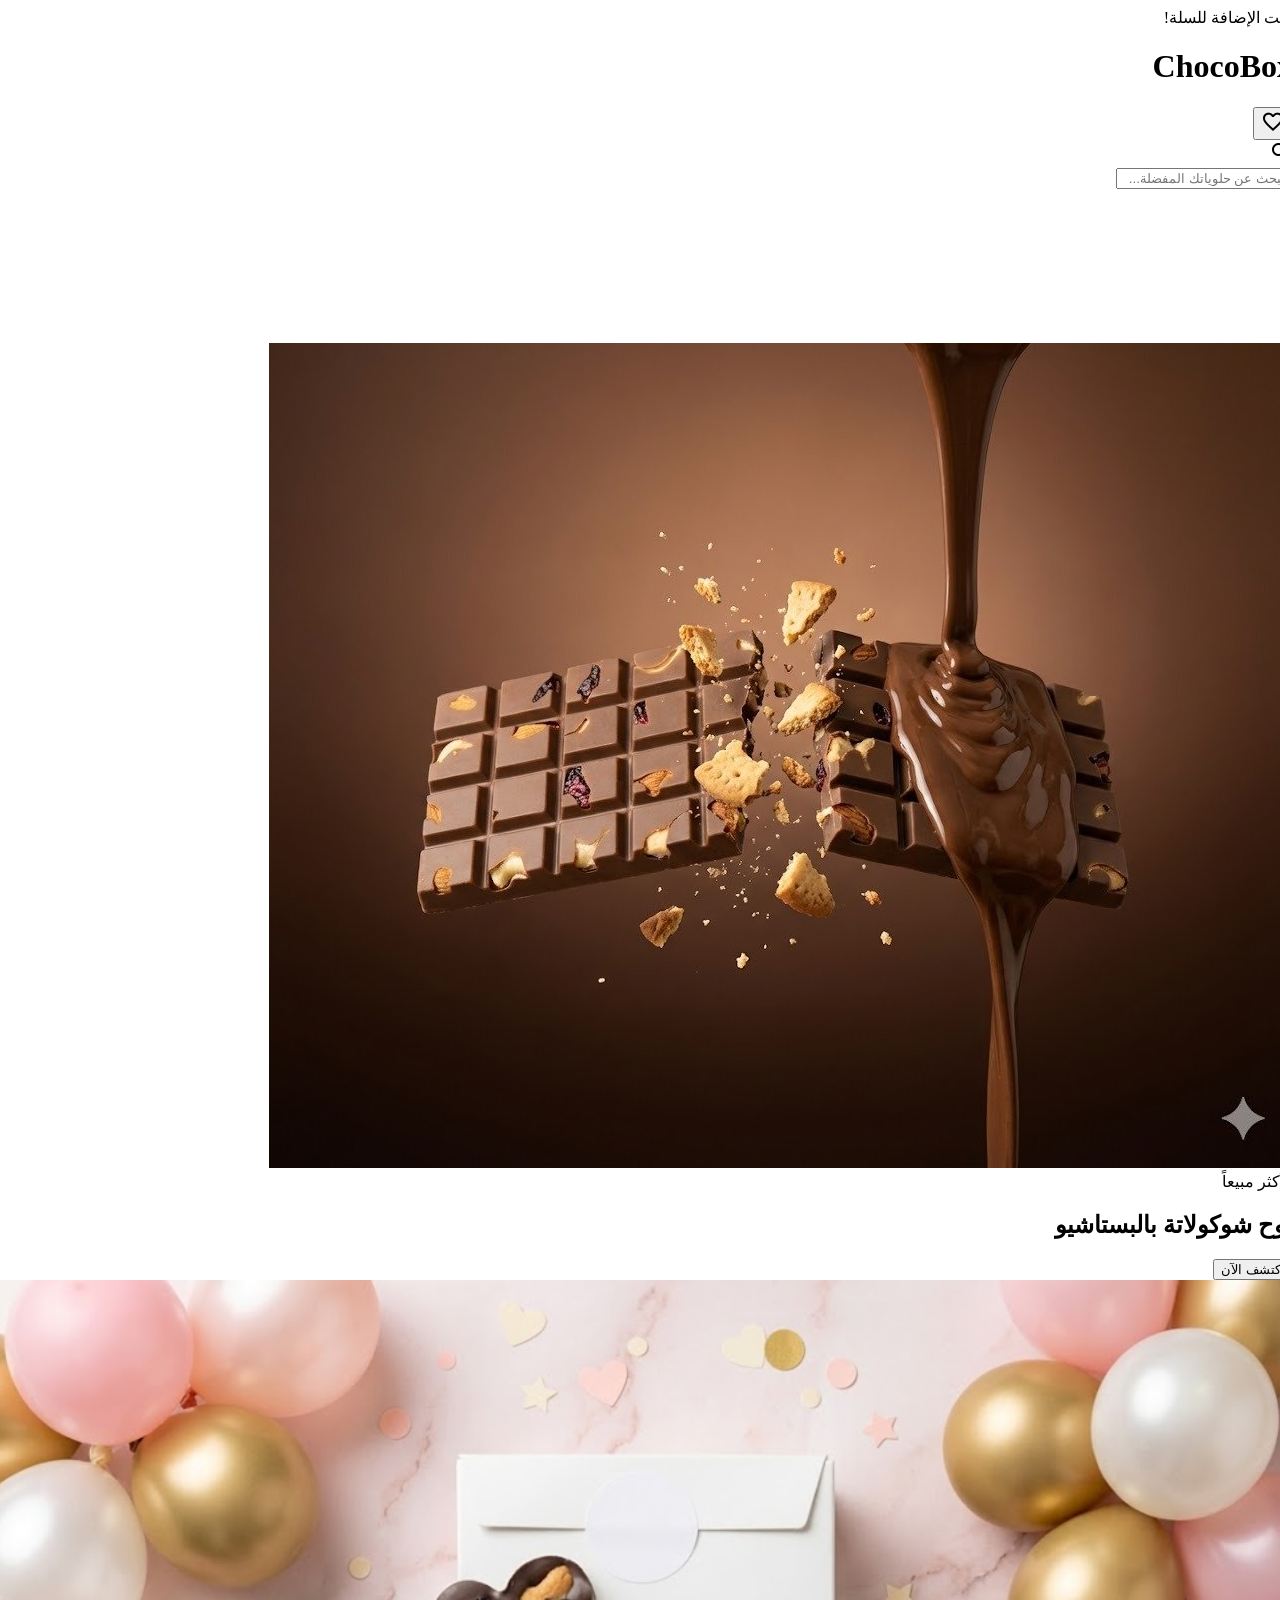
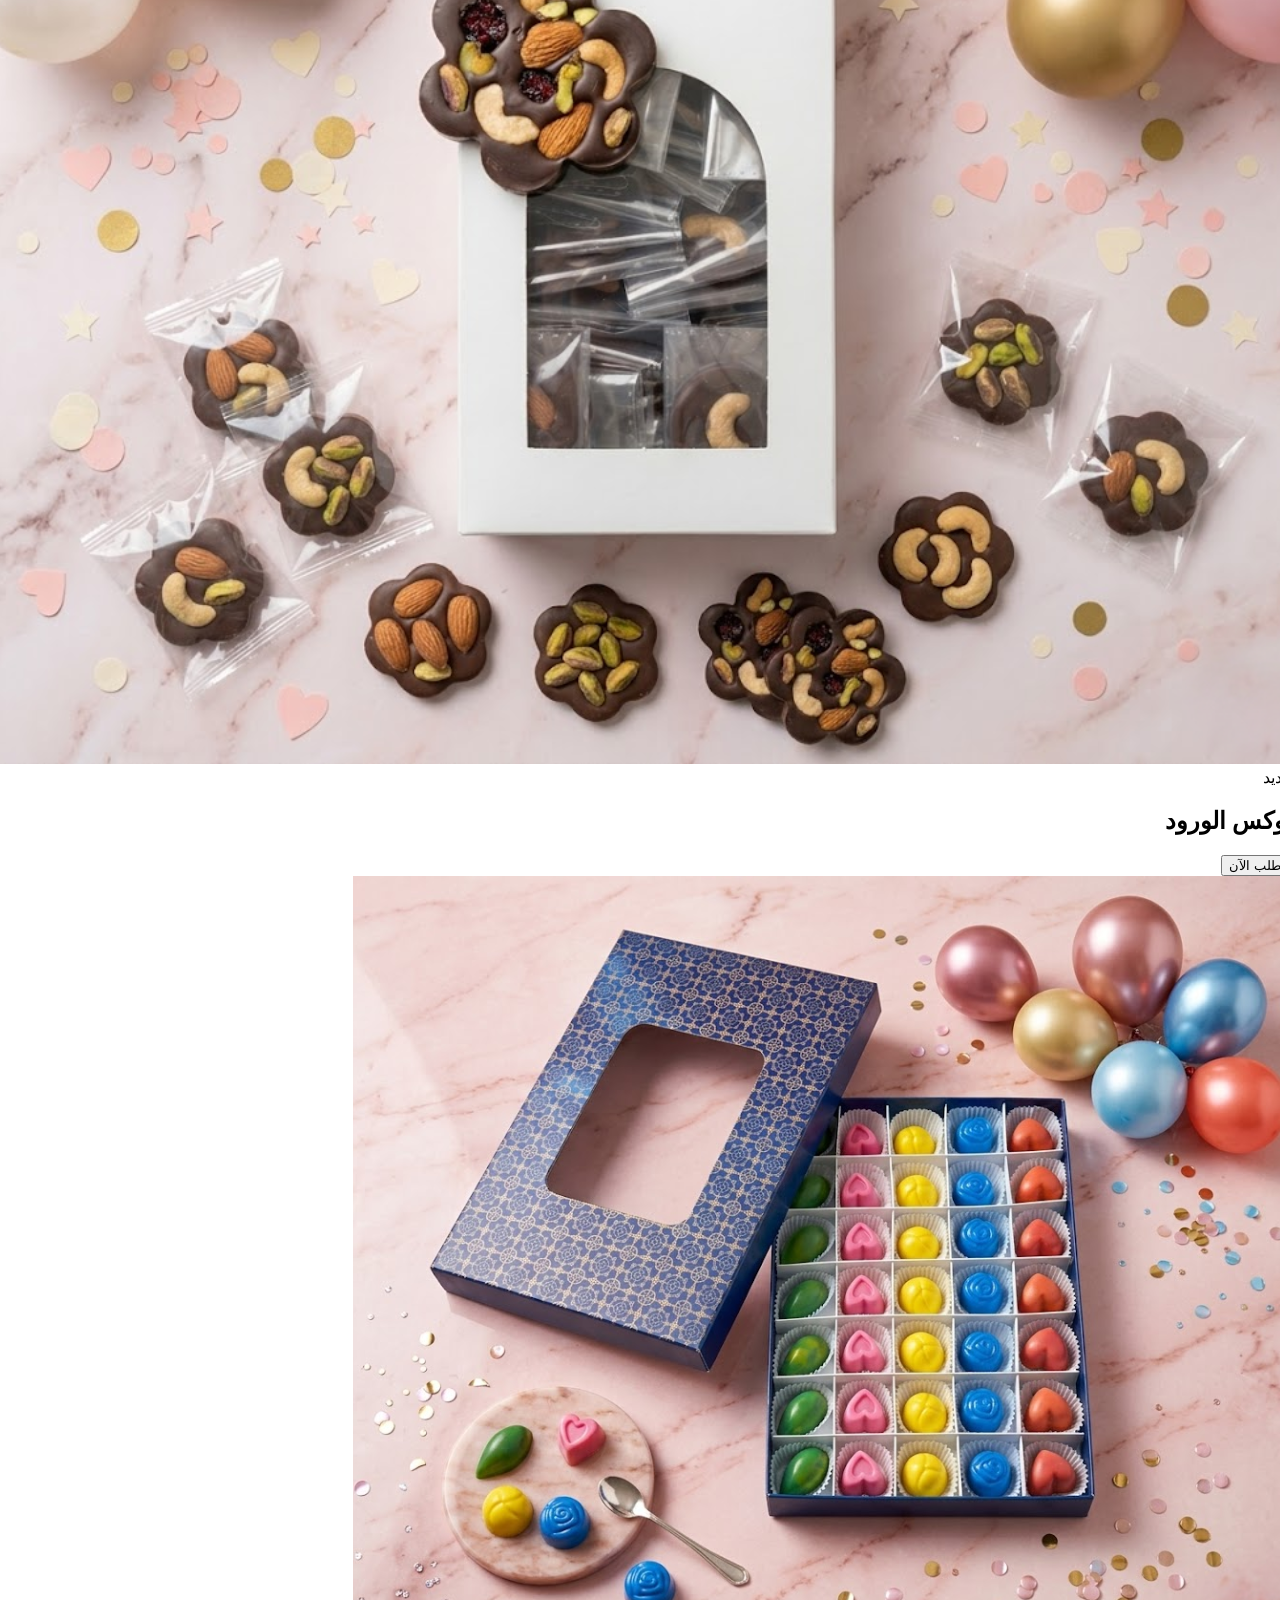
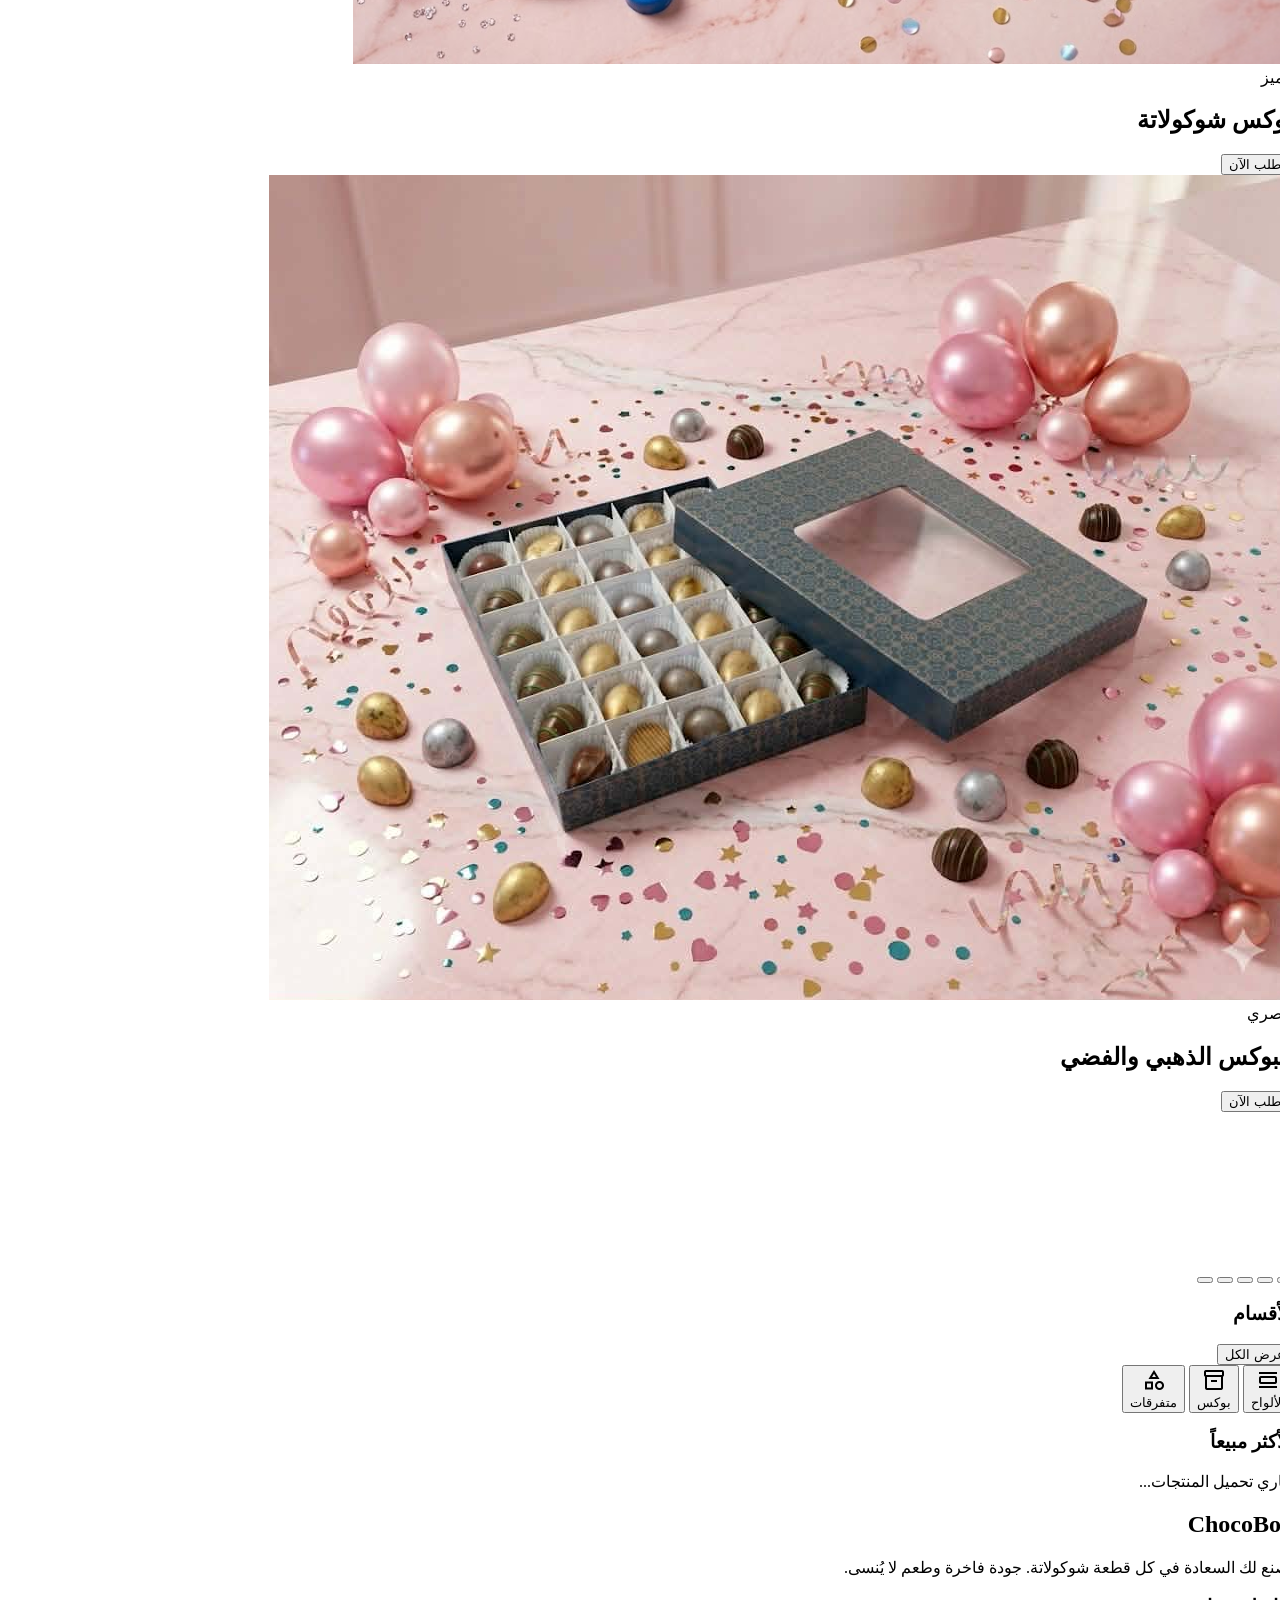
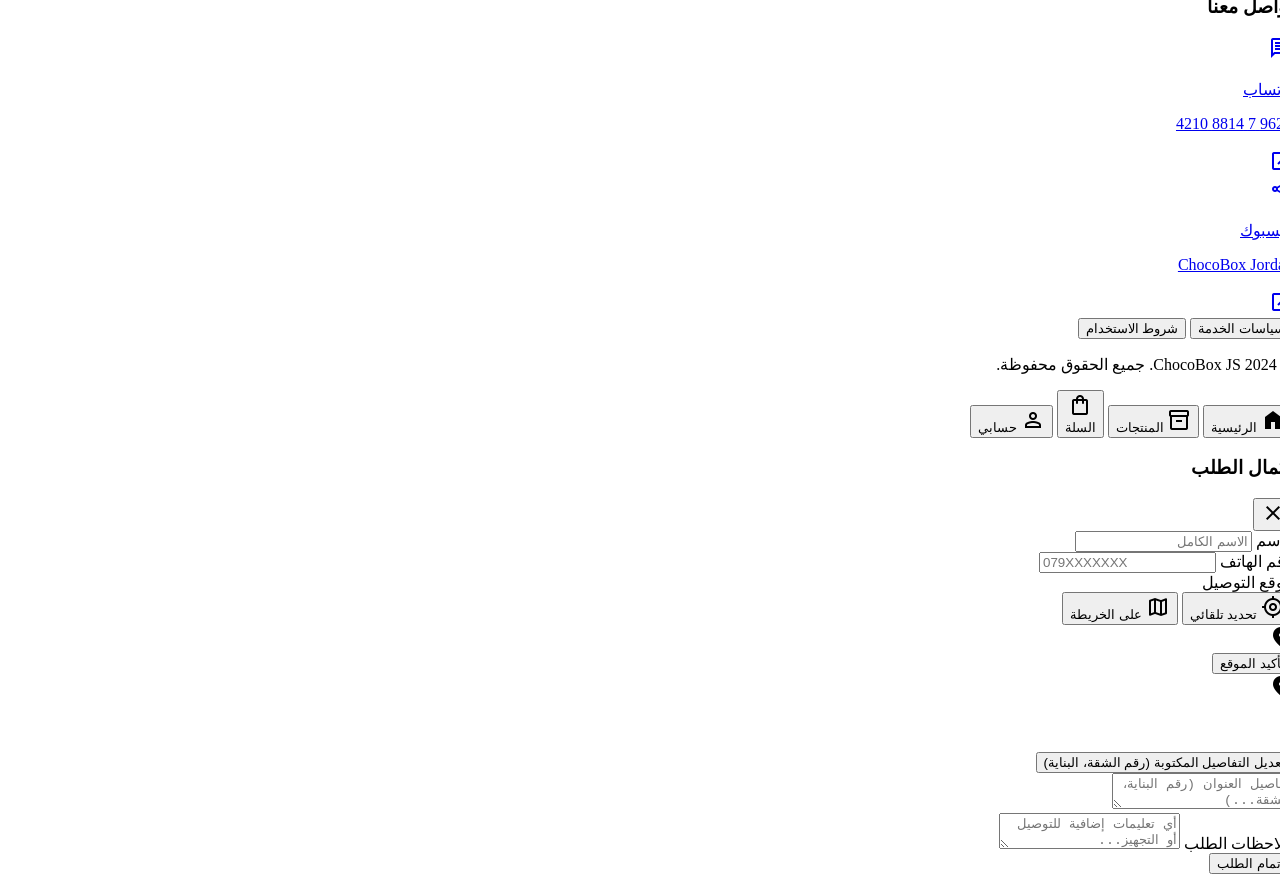
==== commit b5b6f0b2: "Update index.html" ====
--- a/index.html
+++ b/index.html
@@ -253,7 +253,7 @@
                         <div class="absolute bottom-0 right-0 p-8 text-inverse-on-surface text-right max-w-lg pointer-events-none">
                             <span
                                 class="inline-block px-4 py-1 rounded-full bg-primary text-on-primary text-xs font-bold tracking-widest mb-4">حصري</span>
-                            <h2 class="text-3xl md:text-5xl font-black mb-4 leading-tight">بوكس البيوض</h2>
+                            <h2 class="text-3xl md:text-5xl font-black mb-4 leading-tight">البوكس الذهبي والفضي</h2>
                             <button onclick="event.stopPropagation(); navigateToProductByName('بوكس البيوض')"
                                 class="bg-gradient-to-tl from-primary to-primary-container text-on-primary px-8 py-3 rounded-md font-bold transition-transform active:scale-95 shadow-ambient border-0 pointer-events-auto cursor-pointer">اطلب
                                 الآن</button>
@@ -407,7 +407,7 @@
                 <!-- Populated dynamically by app.js -->
             </div>
 
-
+
         </main>
     </div>
 
@@ -1296,4 +1296,4 @@
 </body>
 
 </html>
-+
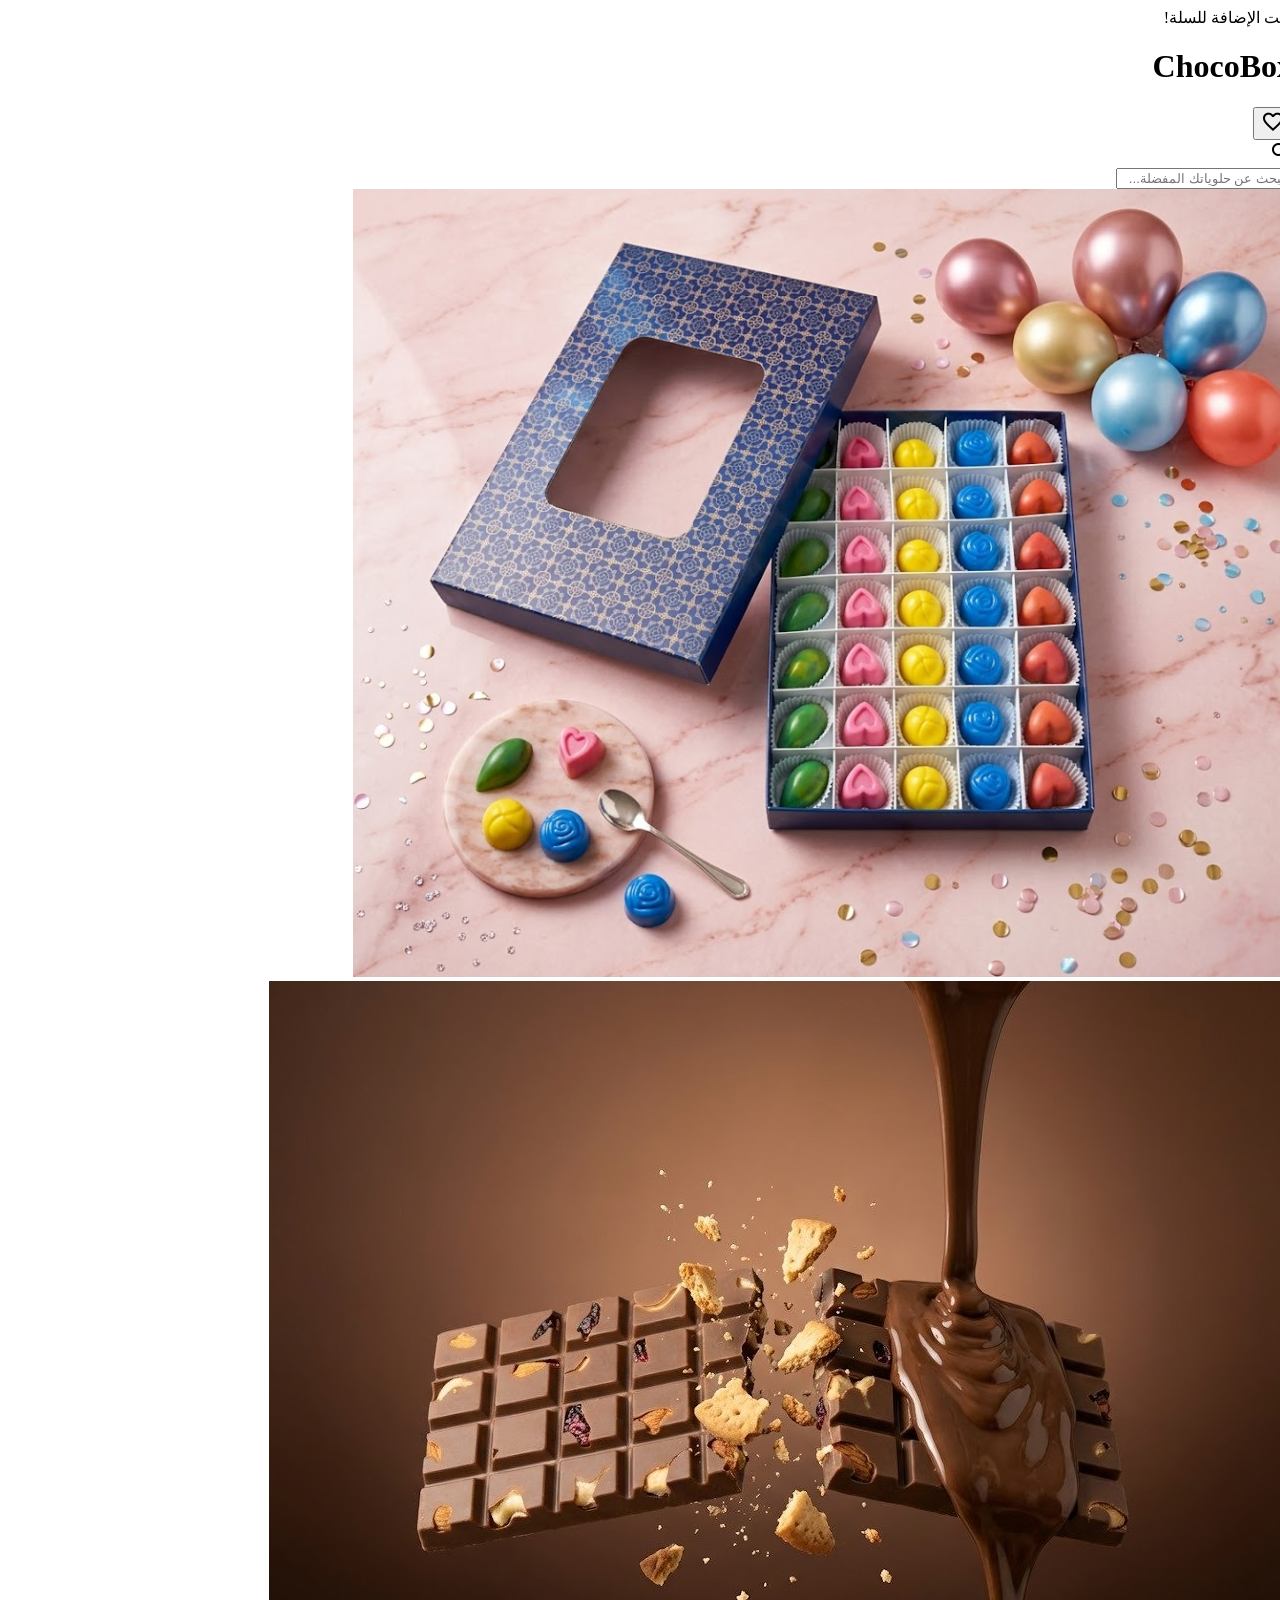
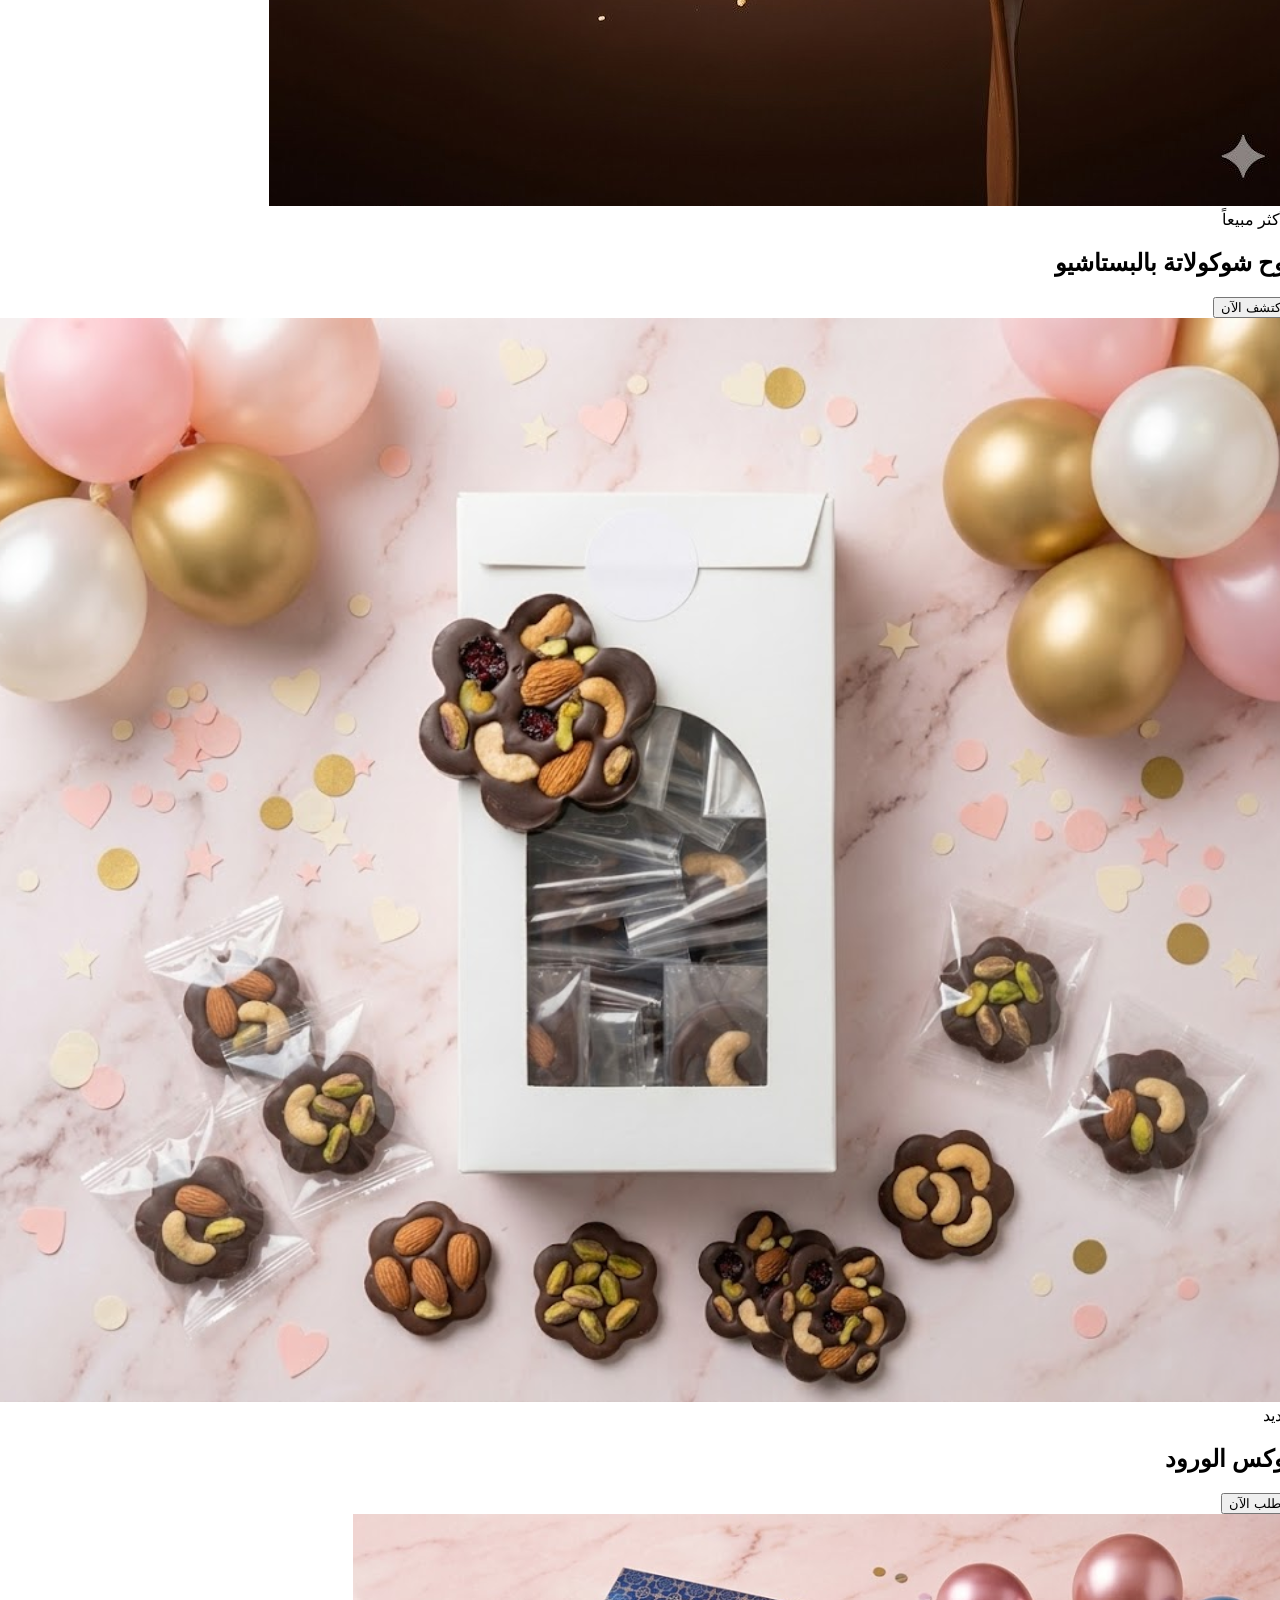
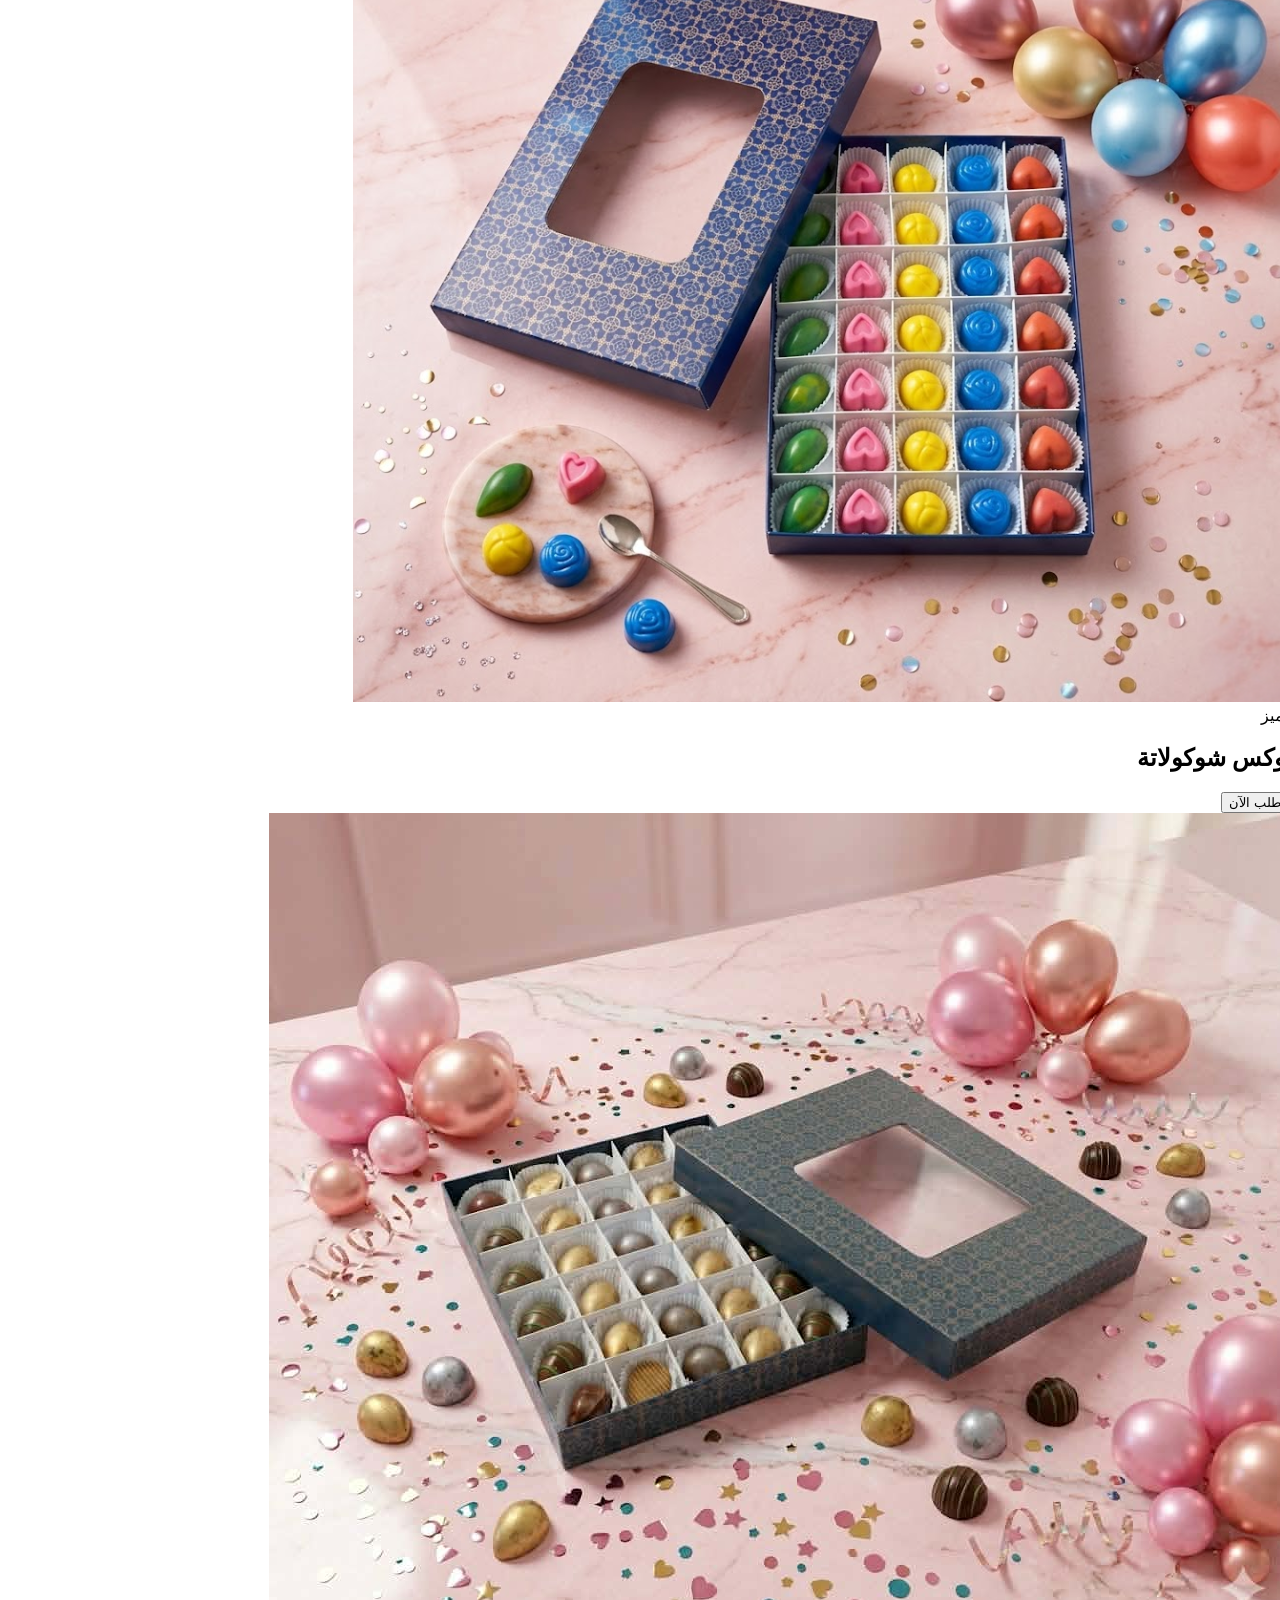
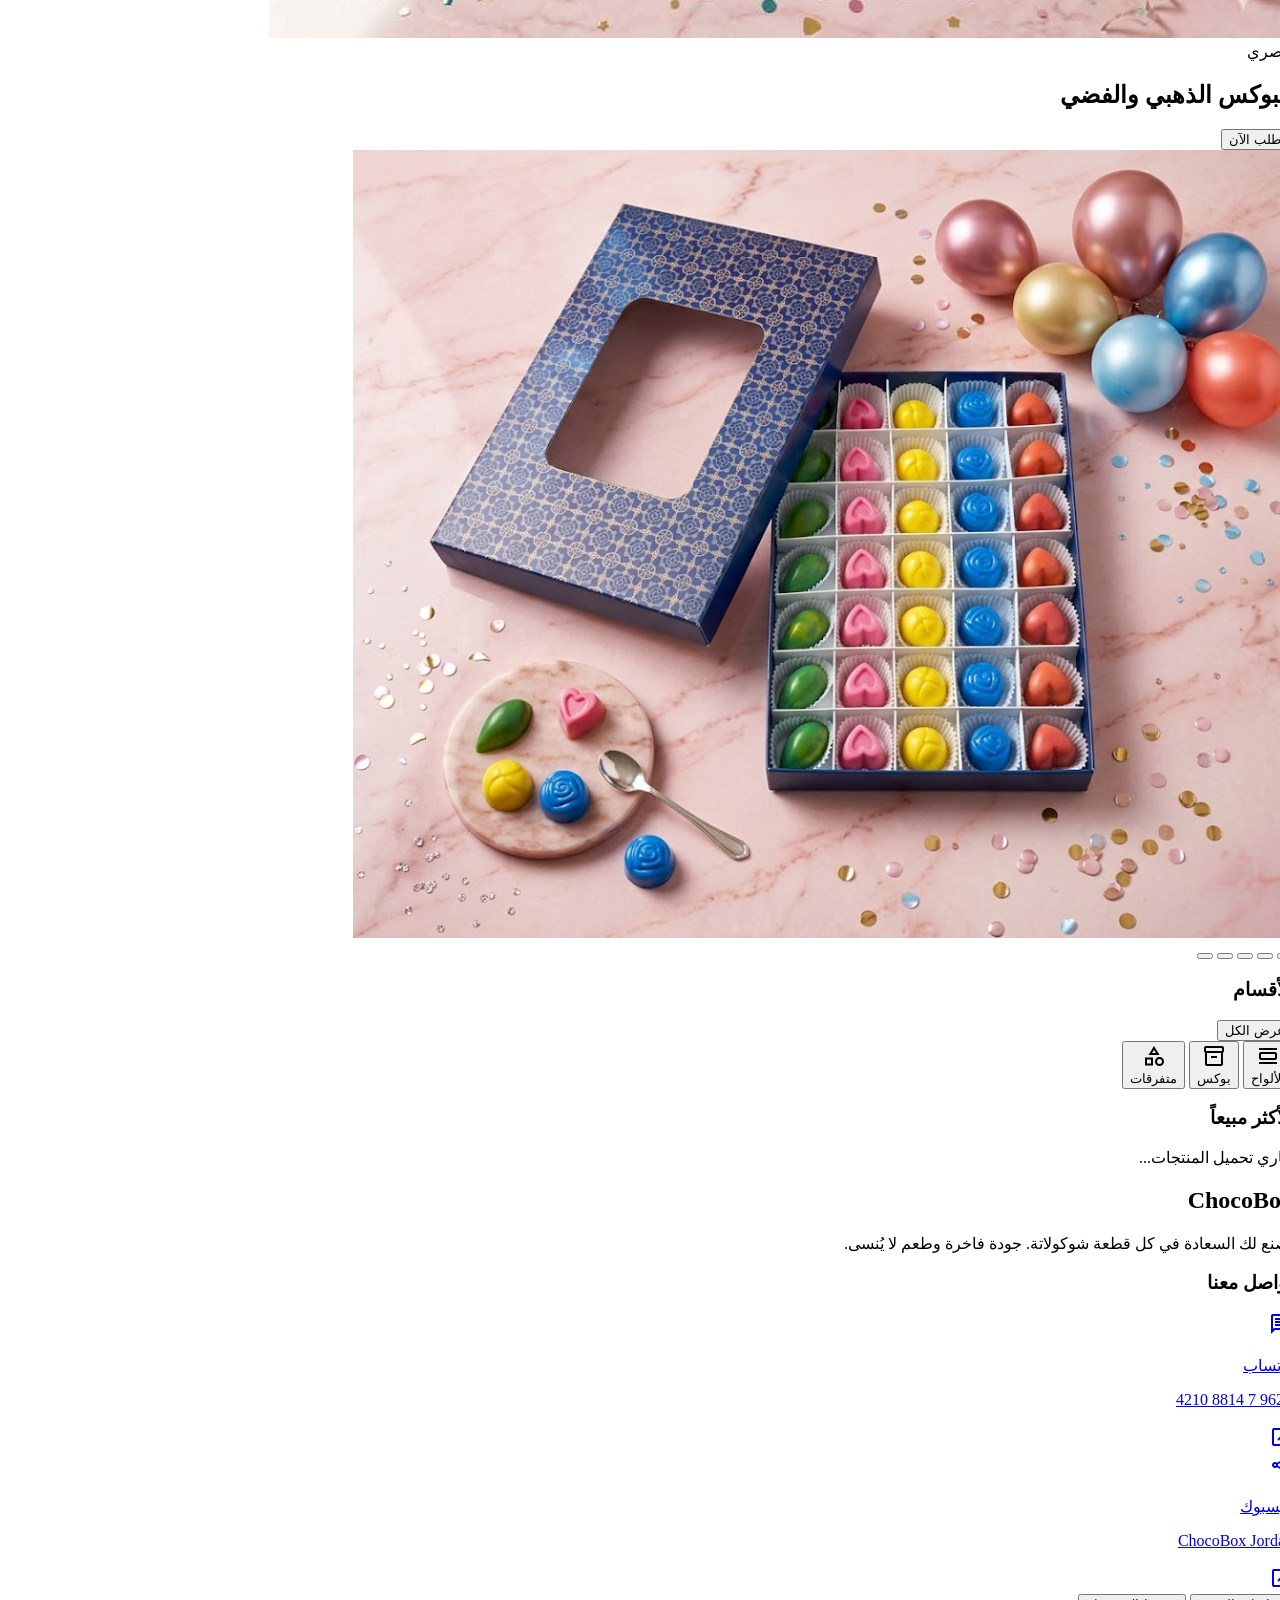
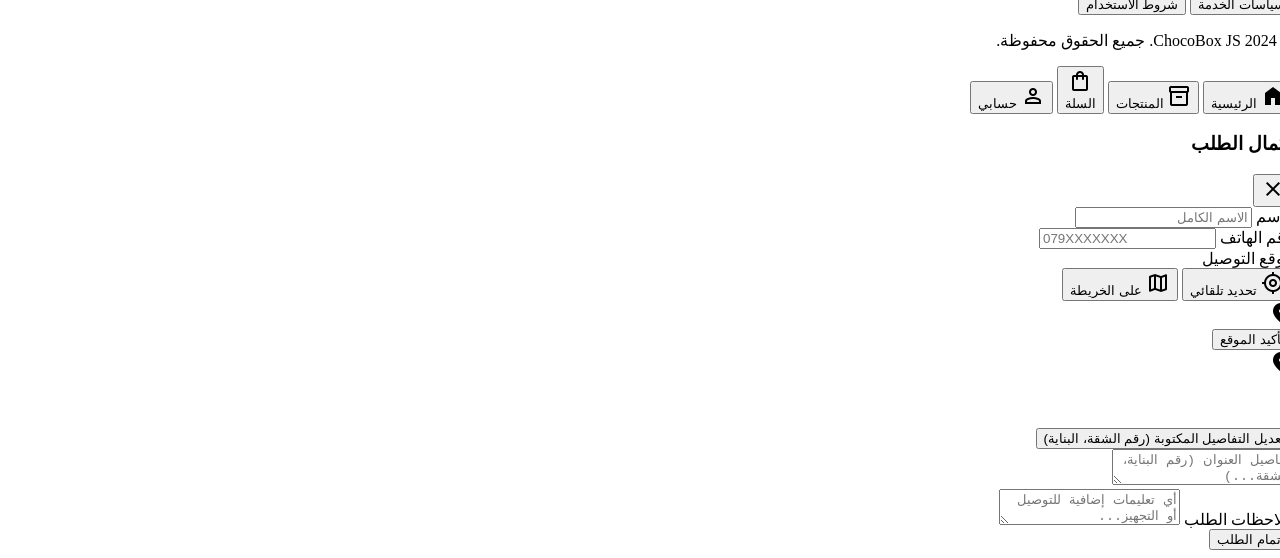
==== commit 34ca21b8: "Update index.html" ====
--- a/index.html
+++ b/index.html
@@ -183,7 +183,7 @@
                     <!-- Slide 1: Video -->
                     <div class="carousel-slide min-w-full h-full relative" data-slide="0">
                         <video id="carouselVideo" class="w-full h-full object-cover opacity-90" muted playsinline
-                            poster="https://images.unsplash.com/photo-1464305795204-6f5bbfc7fb81?auto=format&fit=crop&w=800&q=80">
+                            poster="منشورات فيسبوك لي.png">
                             <source src="https://www.w3schools.com/html/mov_bbb.mp4" type="video/mp4">
                         </video>
                         <div
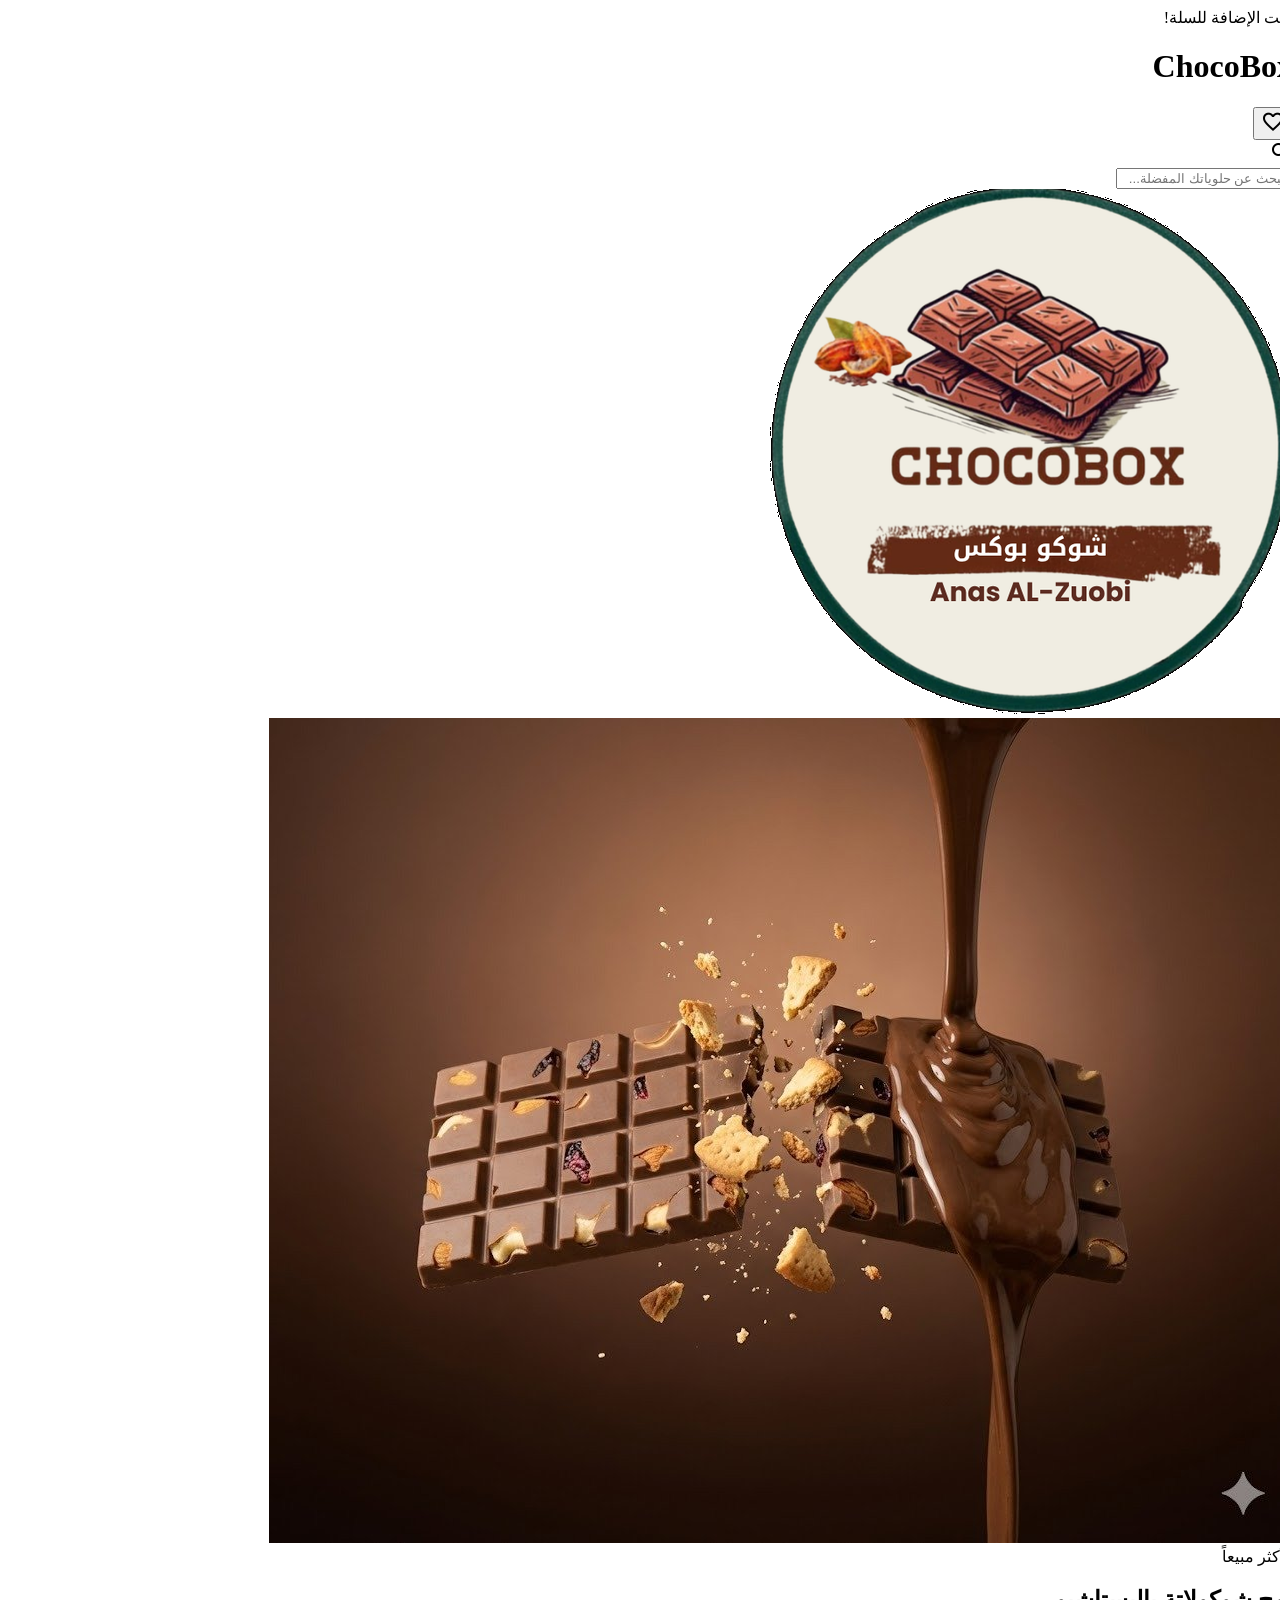
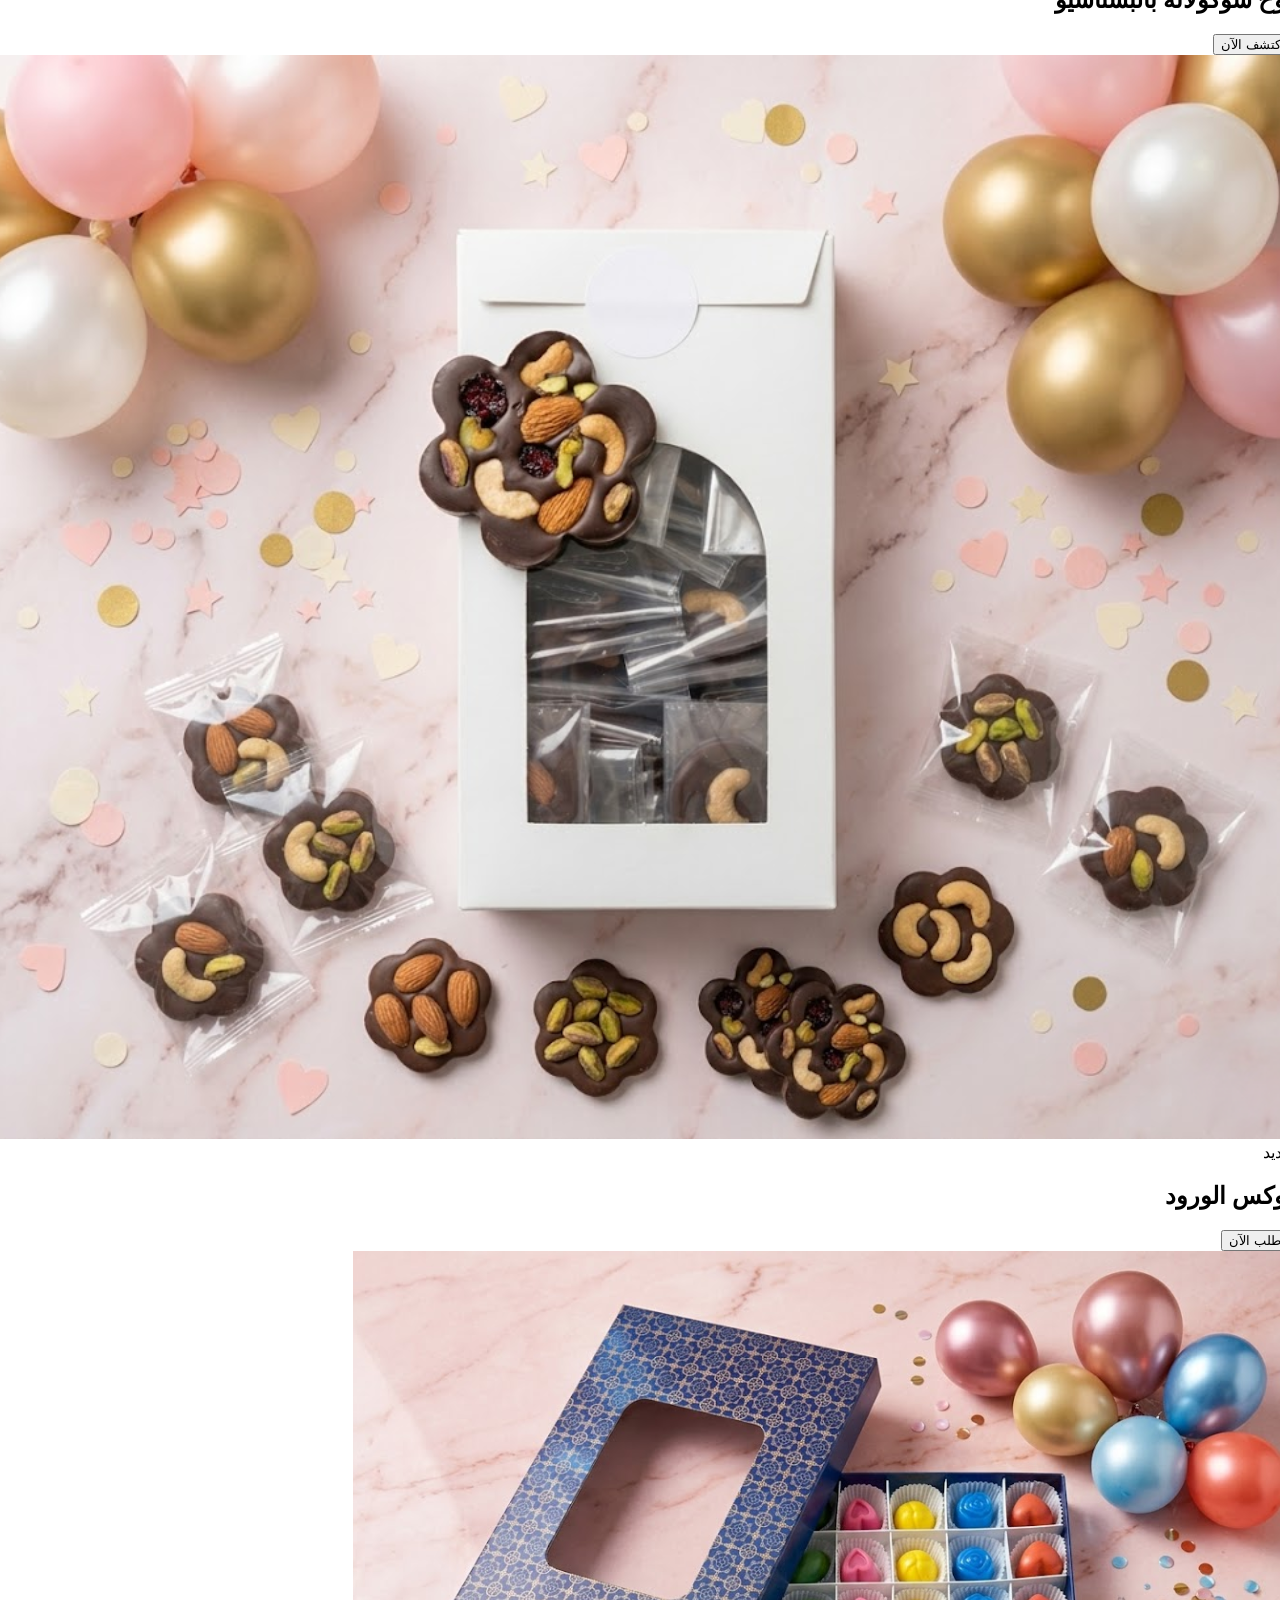
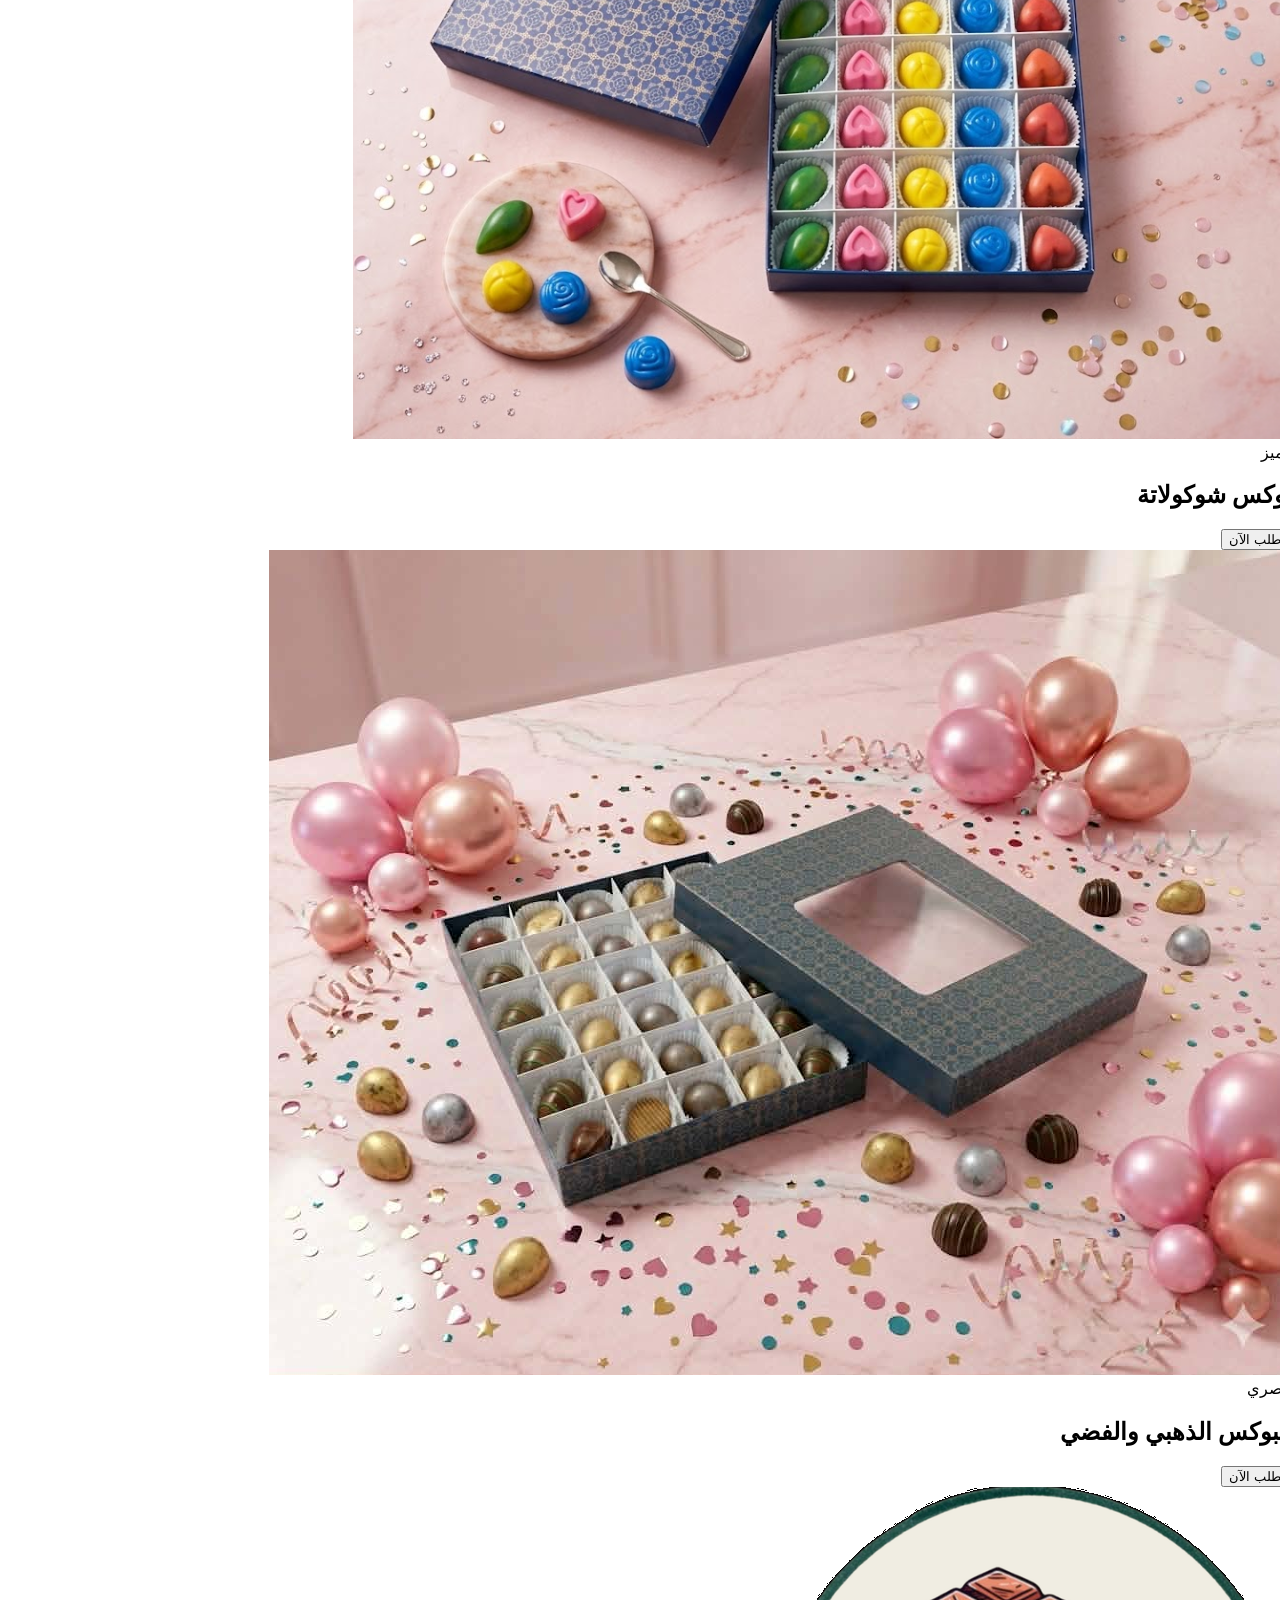
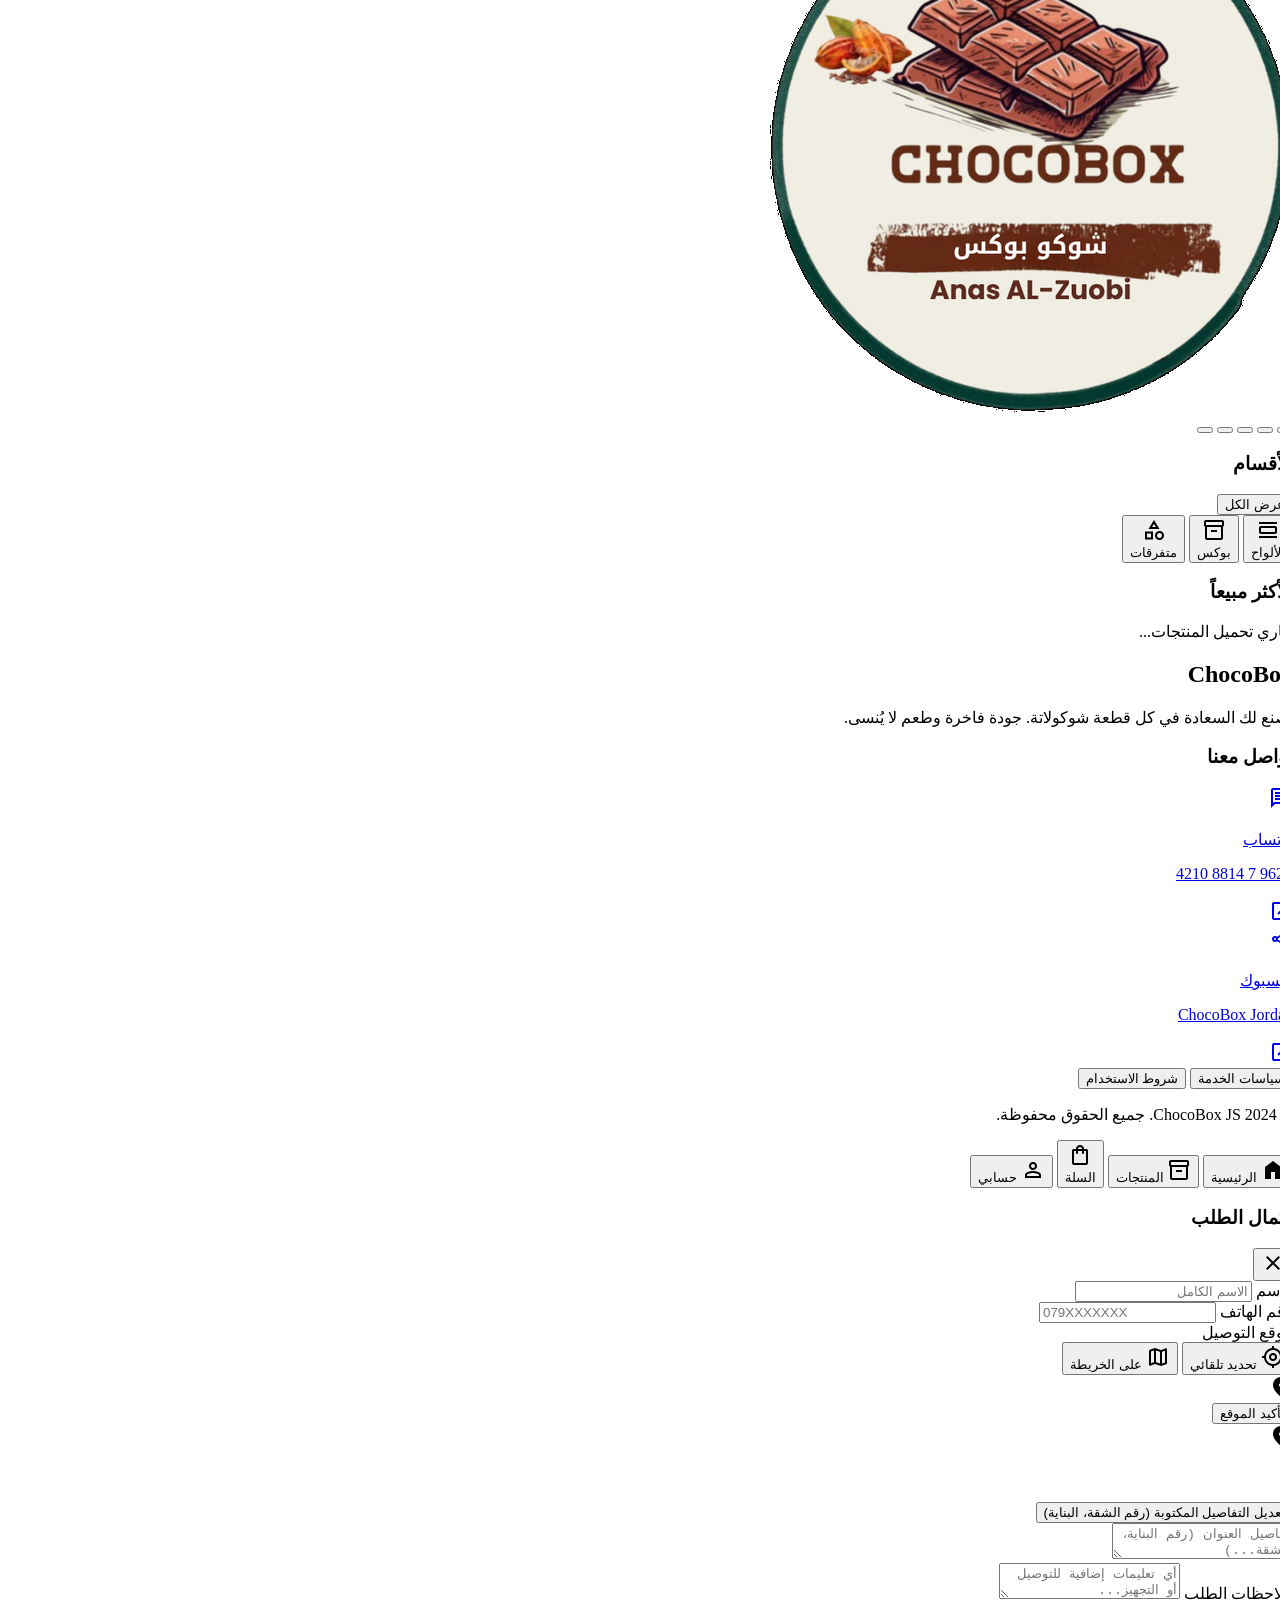
==== commit 3e4e0ab7: "Add files via upload" ====
--- a/index.html
+++ b/index.html
@@ -5,8 +5,12 @@
     <meta charset="utf-8" />
     <meta content="width=device-width, initial-scale=1.0" name="viewport" />
     <title>متجر الحلويات | ChocoBox</title>
-    <link href="https://fonts.googleapis.com/css2?family=Plus+Jakarta+Sans:wght@400;500;600;700;800&display=swap" rel="stylesheet" />
-    <link href="https://fonts.googleapis.com/css2?family=Material+Symbols+Outlined:opsz,wght,FILL,GRAD@20..48,100..700,0..1,-50..200" rel="stylesheet" />
+    <link rel="icon" type="image/png" href="chocobox.png" />
+    <link href="https://fonts.googleapis.com/css2?family=Plus+Jakarta+Sans:wght@400;500;600;700;800&display=swap"
+        rel="stylesheet" />
+    <link
+        href="https://fonts.googleapis.com/css2?family=Material+Symbols+Outlined:opsz,wght,FILL,GRAD@20..48,100..700,0..1,-50..200"
+        rel="stylesheet" />
 
     <!-- Leaflet Maps -->
     <link rel="stylesheet" href="https://unpkg.com/leaflet@1.9.4/dist/leaflet.css" />
@@ -183,7 +187,7 @@
                     <!-- Slide 1: Video -->
                     <div class="carousel-slide min-w-full h-full relative" data-slide="0">
                         <video id="carouselVideo" class="w-full h-full object-cover opacity-90" muted playsinline
-                            poster="منشورات فيسبوك لي.png">
+                            poster="chocobox.png">
                             <source src="https://www.w3schools.com/html/mov_bbb.mp4" type="video/mp4">
                         </video>
                         <div
@@ -192,31 +196,34 @@
                     </div>
 
                     <!-- Slide 2: Best Seller -->
-                    <div class="carousel-slide min-w-full h-full cursor-pointer relative" onclick="navigateToProductByName('لوح شوكولاتة بالبستاشيو')"
-                        data-slide="1">
+                    <div class="carousel-slide min-w-full h-full cursor-pointer relative"
+                        onclick="navigateToProductByName('لوح شوكولاتة بالبستاشيو')" data-slide="1">
                         <img class="w-full h-full object-cover opacity-90" src="chocoBoard.png" alt="الأكثر مبيعاً" />
                         <div
                             class="absolute inset-0 bg-gradient-to-t from-inverse-surface/90 via-inverse-surface/20 to-transparent pointer-events-none">
                         </div>
-                        <div class="absolute bottom-0 right-0 p-8 text-inverse-on-surface text-right max-w-lg pointer-events-none">
+                        <div
+                            class="absolute bottom-0 right-0 p-8 text-inverse-on-surface text-right max-w-lg pointer-events-none">
                             <span
                                 class="inline-block px-4 py-1 rounded-full bg-primary text-on-primary text-xs font-bold tracking-widest mb-4">الأكثر
                                 مبيعاً</span>
                             <h2 class="text-3xl md:text-5xl font-black mb-4 leading-tight">لوح شوكولاتة بالبستاشيو</h2>
-                            <button onclick="event.stopPropagation(); navigateToProductByName('لوح شوكولاتة بالبستاشيو')"
+                            <button
+                                onclick="event.stopPropagation(); navigateToProductByName('لوح شوكولاتة بالبستاشيو')"
                                 class="bg-gradient-to-tl from-primary to-primary-container text-on-primary px-8 py-3 rounded-md font-bold transition-transform active:scale-95 shadow-ambient border-0 pointer-events-auto cursor-pointer">اكتشف
                                 الآن</button>
                         </div>
                     </div>
 
                     <!-- Slide 3: بوكس الورود -->
-                    <div class="carousel-slide min-w-full h-full cursor-pointer relative" onclick="navigateToProductByName('بوكس الورود')"
-                        data-slide="2">
+                    <div class="carousel-slide min-w-full h-full cursor-pointer relative"
+                        onclick="navigateToProductByName('بوكس الورود')" data-slide="2">
                         <img class="w-full h-full object-cover" src="منشورات فيسبوك لي (2).png" alt="بوكس الورود" />
                         <div
                             class="absolute inset-0 bg-gradient-to-t from-inverse-surface/80 via-transparent to-transparent pointer-events-none">
                         </div>
-                        <div class="absolute bottom-0 right-0 p-8 text-inverse-on-surface text-right max-w-lg pointer-events-none">
+                        <div
+                            class="absolute bottom-0 right-0 p-8 text-inverse-on-surface text-right max-w-lg pointer-events-none">
                             <span
                                 class="inline-block px-4 py-1 rounded-full bg-tertiary text-on-tertiary text-xs font-bold tracking-widest mb-4">جديد</span>
                             <h2 class="text-3xl md:text-5xl font-black mb-4 leading-tight">بوكس الورود</h2>
@@ -227,13 +234,14 @@
                     </div>
 
                     <!-- Slide 4: بوكس شوكولاتة -->
-                    <div class="carousel-slide min-w-full h-full cursor-pointer relative" onclick="navigateToProductByName('بوكس شوكولاتة')"
-                        data-slide="3">
+                    <div class="carousel-slide min-w-full h-full cursor-pointer relative"
+                        onclick="navigateToProductByName('بوكس شوكولاتة')" data-slide="3">
                         <img class="w-full h-full object-cover" src="منشورات فيسبوك لي.png" alt="بوكس شوكولاتة" />
                         <div
                             class="absolute inset-0 bg-gradient-to-t from-inverse-surface/80 via-transparent to-transparent pointer-events-none">
                         </div>
-                        <div class="absolute bottom-0 right-0 p-8 text-inverse-on-surface text-right max-w-lg pointer-events-none">
+                        <div
+                            class="absolute bottom-0 right-0 p-8 text-inverse-on-surface text-right max-w-lg pointer-events-none">
                             <span
                                 class="inline-block px-4 py-1 rounded-full bg-secondary text-on-secondary text-xs font-bold tracking-widest mb-4">مميز</span>
                             <h2 class="text-3xl md:text-5xl font-black mb-4 leading-tight">بوكس شوكولاتة</h2>
@@ -244,13 +252,15 @@
                     </div>
 
                     <!-- Slide 5: بوكس البيوض -->
-                    <div class="carousel-slide min-w-full h-full cursor-pointer relative" onclick="navigateToProductByName('بوكس البيوض')"
-                        data-slide="4">
-                        <img class="w-full h-full object-cover" src="a5483814-4967-4a6b-b615-2f8a801bd14d.jfif" alt="بوكس البيوض" />
+                    <div class="carousel-slide min-w-full h-full cursor-pointer relative"
+                        onclick="navigateToProductByName('بوكس البيوض')" data-slide="4">
+                        <img class="w-full h-full object-cover" src="a5483814-4967-4a6b-b615-2f8a801bd14d.jfif"
+                            alt="بوكس البيوض" />
                         <div
                             class="absolute inset-0 bg-gradient-to-t from-inverse-surface/80 via-transparent to-transparent pointer-events-none">
                         </div>
-                        <div class="absolute bottom-0 right-0 p-8 text-inverse-on-surface text-right max-w-lg pointer-events-none">
+                        <div
+                            class="absolute bottom-0 right-0 p-8 text-inverse-on-surface text-right max-w-lg pointer-events-none">
                             <span
                                 class="inline-block px-4 py-1 rounded-full bg-primary text-on-primary text-xs font-bold tracking-widest mb-4">حصري</span>
                             <h2 class="text-3xl md:text-5xl font-black mb-4 leading-tight">البوكس الذهبي والفضي</h2>
@@ -328,15 +338,20 @@
                     <!-- Brand -->
                     <div class="text-center space-y-4">
                         <h2 class="text-3xl font-black text-primary tracking-tighter">ChocoBox</h2>
-                        <p class="text-on-surface-variant font-medium leading-relaxed">نصنع لك السعادة في كل قطعة شوكولاتة. جودة فاخرة وطعم لا يُنسى.</p>
+                        <p class="text-on-surface-variant font-medium leading-relaxed">نصنع لك السعادة في كل قطعة
+                            شوكولاتة. جودة فاخرة وطعم لا يُنسى.</p>
                     </div>
 
                     <!-- Contact Us -->
                     <div class="space-y-6">
-                        <h3 class="text-sm font-bold text-on-surface uppercase tracking-widest text-center border-b border-surface-container-highest pb-3">تواصل معنا</h3>
+                        <h3
+                            class="text-sm font-bold text-on-surface uppercase tracking-widest text-center border-b border-surface-container-highest pb-3">
+                            تواصل معنا</h3>
                         <div class="grid grid-cols-1 gap-4">
-                            <a href="https://wa.me/962788144210" target="_blank" class="flex items-center gap-4 p-4 bg-surface rounded-2xl hover:bg-surface-container transition-colors no-underline">
-                                <div class="w-12 h-12 rounded-full bg-[#25D366]/10 flex items-center justify-center text-[#25D366]">
+                            <a href="https://wa.me/962788144210" target="_blank"
+                                class="flex items-center gap-4 p-4 bg-surface rounded-2xl hover:bg-surface-container transition-colors no-underline">
+                                <div
+                                    class="w-12 h-12 rounded-full bg-[#25D366]/10 flex items-center justify-center text-[#25D366]">
                                     <span class="material-symbols-outlined">chat</span>
                                 </div>
                                 <div class="flex-1">
@@ -345,8 +360,10 @@
                                 </div>
                                 <span class="material-symbols-outlined text-on-surface-variant">open_in_new</span>
                             </a>
-                            <a href="https://web.facebook.com/profile.php?id=61583604596426" target="_blank" class="flex items-center gap-4 p-4 bg-surface rounded-2xl hover:bg-surface-container transition-colors no-underline">
-                                <div class="w-12 h-12 rounded-full bg-[#1877F2]/10 flex items-center justify-center text-[#1877F2]">
+                            <a href="https://web.facebook.com/profile.php?id=61583604596426" target="_blank"
+                                class="flex items-center gap-4 p-4 bg-surface rounded-2xl hover:bg-surface-container transition-colors no-underline">
+                                <div
+                                    class="w-12 h-12 rounded-full bg-[#1877F2]/10 flex items-center justify-center text-[#1877F2]">
                                     <span class="material-symbols-outlined">share</span>
                                 </div>
                                 <div class="flex-1">
@@ -361,10 +378,15 @@
                     <!-- Useful Links -->
                     <div class="flex flex-col items-center gap-4 pt-6 border-t border-surface-container-highest">
                         <div class="flex gap-6">
-                            <button onclick="navigate('page_10')" class="text-sm font-bold text-on-surface-variant hover:text-primary transition-colors border-0 bg-transparent cursor-pointer">سياسات الخدمة</button>
-                            <button onclick="navigate('page_11')" class="text-sm font-bold text-on-surface-variant hover:text-primary transition-colors border-0 bg-transparent cursor-pointer">شروط الاستخدام</button>
-                        </div>
-                        <p class="text-[10px] text-on-surface-variant/60 font-medium">© 2024 ChocoBox JS. جميع الحقوق محفوظة.</p>
+                            <button onclick="navigate('page_10')"
+                                class="text-sm font-bold text-on-surface-variant hover:text-primary transition-colors border-0 bg-transparent cursor-pointer">سياسات
+                                الخدمة</button>
+                            <button onclick="navigate('page_11')"
+                                class="text-sm font-bold text-on-surface-variant hover:text-primary transition-colors border-0 bg-transparent cursor-pointer">شروط
+                                الاستخدام</button>
+                        </div>
+                        <p class="text-[10px] text-on-surface-variant/60 font-medium">© 2024 ChocoBox JS. جميع الحقوق
+                            محفوظة.</p>
                     </div>
                 </div>
             </footer>
@@ -462,18 +484,31 @@
 
                 </div>
                 <div class="lg:col-start-3">
-                    <div class="bg-surface-container-low rounded-xl p-6 sticky top-28 shadow-none border-0">
+                        <!-- Automatic Region Detection -->
+                        <div class="bg-surface-container rounded-2xl p-6 mb-6">
+                            <div class="flex items-start gap-4">
+                                <div class="w-12 h-12 rounded-2xl bg-primary/10 flex items-center justify-center text-primary shrink-0">
+                                    <span class="material-symbols-outlined">local_shipping</span>
+                                </div>
+                                <div class="flex-1">
+                                    <h3 class="text-sm font-black text-on-surface mb-1" id="delivery-info-title">تحديد سعر التوصيل</h3>
+                                    <p class="text-xs font-medium text-on-surface-variant leading-relaxed" id="delivery-info-desc">يتم تحديد السعر تلقائياً بناءً على موقعك. (الرمثا: 1 د.أ، الخارج: 3 د.أ)</p>
+                                </div>
+                            </div>
+                        </div>
+                        <input type="hidden" id="detected-region" value="pending">
+
                         <h3 class="text-xl font-bold mb-6 text-on-surface">ملخص الطلب</h3>
                         <div class="space-y-4 mb-6">
-                            <div class="flex justify-between text-on-surface-variant">
+                            <div class="flex justify-between text-on-surface-variant font-medium">
                                 <span>المجموع</span>
-                                <span id="cart-subtotal">0.00 د.أ</span>
-                            </div>
-                            <div class="flex justify-between text-on-surface-variant">
+                                <span id="cart-subtotal" class="font-bold">0.00 د.أ</span>
+                            </div>
+                            <div class="flex justify-between text-on-surface-variant font-medium">
                                 <span>التوصيل</span>
-                                <span id="cart-delivery">0.00 د.أ</span>
-                            </div>
-                            <div class="pt-4 border-t border-outline-variant/20 flex justify-between items-center">
+                                <span id="cart-delivery" class="font-bold">0.00 د.أ</span>
+                            </div>
+                            <div class="pt-4 border-t border-outline-variant/30 flex justify-between items-center">
                                 <span class="text-lg font-bold text-on-surface">الإجمالي</span>
                                 <span id="cart-total" class="text-2xl font-black text-primary">0.00 د.أ</span>
                             </div>
@@ -607,7 +642,8 @@
                     <div class="mt-8 px-2">
                         <div class="relative flex items-center justify-between">
                             <div class="absolute top-4 left-0 right-0 h-0.5 bg-surface-container-highest"></div>
-                            <div id="track-progress-bar" class="absolute top-4 right-0 h-0.5 bg-primary transition-all duration-500"
+                            <div id="track-progress-bar"
+                                class="absolute top-4 right-0 h-0.5 bg-primary transition-all duration-500"
                                 style="width: 0%;"></div>
                             <div class="relative flex flex-col items-center group" id="step-received">
                                 <div
@@ -635,14 +671,16 @@
                                     class="w-8 h-8 rounded-full bg-surface-container-highest text-on-surface-variant flex items-center justify-center z-10 shadow-none">
                                     <span class="material-symbols-outlined text-sm">home</span>
                                 </div>
-                                <span class="text-[10px] mt-1.5 font-medium text-on-surface-variant/50">تم التوصيل</span>
+                                <span class="text-[10px] mt-1.5 font-medium text-on-surface-variant/50">تم
+                                    التوصيل</span>
                             </div>
                         </div>
                     </div>
                 </div>
 
                 <!-- الخريطة (تظهر فقط في حالة "في الطريق") -->
-                <section id="track-map-section" style="display:none;" class="bg-surface-container-low rounded-xl overflow-hidden shadow-none border-0">
+                <section id="track-map-section" style="display:none;"
+                    class="bg-surface-container-low rounded-xl overflow-hidden shadow-none border-0">
                     <div id="trackingMap" style="height: 250px; width: 100%; z-index: 1;"></div>
                 </section>
 
@@ -656,9 +694,12 @@
                     </div>
                 </div>
 
+                <!-- زر إلغاء (يظهر برمجياً) -->
+                <div id="cancel-order-container" style="display:none;"></div>
+
                 <!-- زر تحديث -->
                 <button onclick="refreshTracking()"
-                    class="w-full bg-surface-container text-on-surface-variant py-3 rounded-xl font-bold text-sm hover:bg-surface-container-high transition-all active:scale-95 shadow-none cursor-pointer border-0 flex items-center justify-center gap-2">
+                    class="w-full bg-surface-container text-on-surface-variant py-3 rounded-xl font-bold text-sm hover:bg-surface-container-high transition-all active:scale-95 shadow-none cursor-pointer border-0 flex items-center justify-center gap-2 mt-4">
                     <span class="material-symbols-outlined text-lg">refresh</span>
                     تحديث الحالة
                 </button>
@@ -701,7 +742,8 @@
             <!-- قسم تسجيل الدخول (يظهر إذا لم يسجل) -->
             <section id="profile-login-section" class="mb-8">
                 <div class="bg-surface-container-low rounded-2xl p-8 text-center">
-                    <div class="w-20 h-20 rounded-full bg-primary-container flex items-center justify-center mx-auto mb-4">
+                    <div
+                        class="w-20 h-20 rounded-full bg-primary-container flex items-center justify-center mx-auto mb-4">
                         <span class="material-symbols-outlined text-4xl text-on-primary-container">person</span>
                     </div>
                     <h2 class="text-xl font-bold text-on-surface mb-2">مرحباً بك!</h2>
@@ -728,7 +770,8 @@
                         <span class="text-4xl font-black text-on-primary-container" id="profile-avatar">CB</span>
                     </div>
                     <div class="text-center">
-                        <h2 class="text-2xl font-extrabold tracking-tight text-on-surface mb-1" id="profile-display-name">—</h2>
+                        <h2 class="text-2xl font-extrabold tracking-tight text-on-surface mb-1"
+                            id="profile-display-name">—</h2>
                         <p class="text-on-surface-variant font-medium flex items-center justify-center gap-1">
                             <span class="material-symbols-outlined text-sm">phone</span>
                             <span id="profile-display-phone">—</span>
@@ -746,11 +789,12 @@
                         class="w-full rounded-xl bg-surface border-0 p-4 focus:ring-2 focus:ring-primary text-on-surface font-semibold mb-3"
                         placeholder="الاسم">
                     <input type="tel" id="profile-edit-phone"
-                        class="w-full rounded-xl bg-surface border-0 p-4 focus:ring-2 focus:ring-primary text-on-surface font-semibold mb-3 text-left" dir="ltr"
-                        placeholder="رقم الهاتف">
+                        class="w-full rounded-xl bg-surface border-0 p-4 focus:ring-2 focus:ring-primary text-on-surface font-semibold mb-3 text-left"
+                        dir="ltr" placeholder="رقم الهاتف">
                     <div class="flex gap-2">
                         <button onclick="saveProfileEdit()"
-                            class="flex-1 bg-primary text-on-primary py-3 rounded-xl font-bold border-0 cursor-pointer"> حفظ</button>
+                            class="flex-1 bg-primary text-on-primary py-3 rounded-xl font-bold border-0 cursor-pointer">
+                            حفظ</button>
                         <button onclick="document.getElementById('profile-edit-form').style.display='none'"
                             class="px-4 bg-surface-container text-on-surface-variant py-3 rounded-xl font-bold border-0 cursor-pointer">إلغاء</button>
                     </div>
@@ -762,8 +806,10 @@
                     <button onclick="navigate('page_6')"
                         class="w-full border-0 flex items-center justify-between p-4 bg-surface-container-low hover:bg-surface-container transition-colors rounded-xl group cursor-pointer shadow-none">
                         <div class="flex items-center gap-4">
-                            <div class="w-10 h-10 flex items-center justify-center rounded-full bg-tertiary-container/20 text-tertiary">
-                                <span class="material-symbols-outlined" style="font-variation-settings: 'FILL' 1;">favorite</span>
+                            <div
+                                class="w-10 h-10 flex items-center justify-center rounded-full bg-tertiary-container/20 text-tertiary">
+                                <span class="material-symbols-outlined"
+                                    style="font-variation-settings: 'FILL' 1;">favorite</span>
                             </div>
                             <span class="font-bold text-on-surface">المفضلة</span>
                         </div>
@@ -772,7 +818,8 @@
                     <button onclick="navigate('page_10')"
                         class="w-full border-0 flex items-center justify-between p-4 bg-surface-container-low hover:bg-surface-container transition-colors rounded-xl group cursor-pointer shadow-none">
                         <div class="flex items-center gap-4">
-                            <div class="w-10 h-10 flex items-center justify-center rounded-full bg-primary-container/20 text-primary">
+                            <div
+                                class="w-10 h-10 flex items-center justify-center rounded-full bg-primary-container/20 text-primary">
                                 <span class="material-symbols-outlined">policy</span>
                             </div>
                             <span class="font-bold text-on-surface">سياسات الخدمة</span>
@@ -782,7 +829,8 @@
                     <button onclick="navigate('page_11')"
                         class="w-full border-0 flex items-center justify-between p-4 bg-surface-container-low hover:bg-surface-container transition-colors rounded-xl group cursor-pointer shadow-none">
                         <div class="flex items-center gap-4">
-                            <div class="w-10 h-10 flex items-center justify-center rounded-full bg-secondary-container/20 text-secondary">
+                            <div
+                                class="w-10 h-10 flex items-center justify-center rounded-full bg-secondary-container/20 text-secondary">
                                 <span class="material-symbols-outlined">gavel</span>
                             </div>
                             <span class="font-bold text-on-surface">شروط الاستخدام</span>
@@ -792,7 +840,8 @@
                     <button onclick="logoutProfile()"
                         class="w-full border-0 flex items-center justify-between p-4 bg-surface-container-low hover:bg-error-container transition-colors rounded-xl group cursor-pointer shadow-none">
                         <div class="flex items-center gap-4">
-                            <div class="w-10 h-10 flex items-center justify-center rounded-full bg-error-container text-on-error-container">
+                            <div
+                                class="w-10 h-10 flex items-center justify-center rounded-full bg-error-container text-on-error-container">
                                 <span class="material-symbols-outlined">logout</span>
                             </div>
                             <span class="font-bold text-on-surface">تسجيل خروج</span>
@@ -803,7 +852,8 @@
 
                 <!-- طلباتي -->
                 <section>
-                    <h3 class="text-sm font-bold text-on-surface-variant uppercase tracking-widest px-2 mb-4">طلباتي</h3>
+                    <h3 class="text-sm font-bold text-on-surface-variant uppercase tracking-widest px-2 mb-4">طلباتي
+                    </h3>
                     <div id="my-orders-list" class="space-y-3">
                         <p class="text-center text-on-surface-variant py-8">جاري التحميل...</p>
                     </div>
@@ -905,7 +955,8 @@
     <div id="page_10" class="app-page" style="display:none; width: 100%; height: 100%;">
         <header class="fixed top-0 w-full z-50 bg-surface/80 backdrop-blur-xl shadow-ambient">
             <div class="flex items-center gap-4 px-6 h-16 max-w-2xl mx-auto">
-                <button onclick="goBack()" class="border-0 bg-transparent text-primary cursor-pointer active:scale-95 transition-transform">
+                <button onclick="goBack()"
+                    class="border-0 bg-transparent text-primary cursor-pointer active:scale-95 transition-transform">
                     <span class="material-symbols-outlined">arrow_forward</span>
                 </button>
                 <h1 class="font-bold text-lg text-on-surface">سياسات الخدمة</h1>
@@ -918,23 +969,26 @@
                     <span class="material-symbols-outlined">local_shipping</span>
                     <h2 class="text-xl font-black">سياسة الطلب والتوصيل</h2>
                 </div>
-                <p class="text-on-surface-variant leading-relaxed text-sm">نحن في ChocoBox نسعى لتوفير أفضل تجربة لكم. يتم معالجة الطلبات خلال 24 ساعة من تأكيد الطلب.</p>
+                <p class="text-on-surface-variant leading-relaxed text-sm">نحن في ChocoBox نسعى لتوفير أفضل تجربة لكم.
+                    يتم معالجة الطلبات خلال 24 ساعة من تأكيد الطلب.</p>
                 <ul class="list-disc list-inside text-on-surface-variant space-y-3 text-sm">
                     <li>التوصيل داخل عمان يتم خلال 24-48 ساعة.</li>
-                    <li>رسوم التوصيل ثابتة (2 د.أ) ومجانية للطلبات فوق 50 د.أ.</li>
+                    <li>رسوم التوصيل: داخل الرمثا (1 د.أ) وباقي مناطق الأردن (3 د.أ)، ومجانية للطلبات فوق 50 د.أ.</li>
                     <li>يرجى التأكد من دقة العنوان ورقم الهاتف لضمان وصول الطلب في الوقت المحدد.</li>
                 </ul>
             </section>
-            
+
             <section class="bg-surface-container-low rounded-2xl p-6 space-y-4">
                 <div class="flex items-center gap-3 text-primary mb-2">
                     <span class="material-symbols-outlined">assignment_return</span>
                     <h2 class="text-xl font-black">سياسة الإلغاء والتبديل</h2>
                 </div>
-                <p class="text-on-surface-variant leading-relaxed text-sm">بما أن منتجاتنا غذائية وحساسة، فإننا نتبع السياسات التالية:</p>
+                <p class="text-on-surface-variant leading-relaxed text-sm">بما أن منتجاتنا غذائية وحساسة، فإننا نتبع
+                    السياسات التالية:</p>
                 <ul class="list-disc list-inside text-on-surface-variant space-y-3 text-sm">
                     <li>يمكن إلغاء الطلب فقط قبل بدء عملية التحضير.</li>
-                    <li>لا يتم استبدال أو استرجاع المنتجات إلا في حال وجود خطأ في الطلب أو عيب مصنعي واضح عند الاستلام.</li>
+                    <li>لا يتم استبدال أو استرجاع المنتجات إلا في حال وجود خطأ في الطلب أو عيب مصنعي واضح عند الاستلام.
+                    </li>
                     <li>في حال العثور على أي مشكلة، يرجى التواصل معنا فوراً عبر الواتساب مع صورة المنتج.</li>
                 </ul>
             </section>
@@ -945,7 +999,8 @@
     <div id="page_11" class="app-page" style="display:none; width: 100%; height: 100%;">
         <header class="fixed top-0 w-full z-50 bg-surface/80 backdrop-blur-xl shadow-ambient">
             <div class="flex items-center gap-4 px-6 h-16 max-w-2xl mx-auto">
-                <button onclick="goBack()" class="border-0 bg-transparent text-primary cursor-pointer active:scale-95 transition-transform">
+                <button onclick="goBack()"
+                    class="border-0 bg-transparent text-primary cursor-pointer active:scale-95 transition-transform">
                     <span class="material-symbols-outlined">arrow_forward</span>
                 </button>
                 <h1 class="font-bold text-lg text-on-surface">شروط الاستخدام</h1>
@@ -954,16 +1009,21 @@
         </header>
         <main class="pt-24 pb-32 px-6 max-w-2xl mx-auto space-y-8">
             <section class="space-y-4">
-                <h2 class="text-xl font-black text-primary border-b border-surface-container-highest pb-2">شرط الأهلية</h2>
-                <p class="text-on-surface-variant leading-relaxed">باستخدامك لموقع ChocoBox، أنت تقر بأنك تبلغ من العمر 18 عاماً على الأقل أو تستخدم الموقع تحت إشراف ولي الأمر.</p>
+                <h2 class="text-xl font-black text-primary border-b border-surface-container-highest pb-2">شرط الأهلية
+                </h2>
+                <p class="text-on-surface-variant leading-relaxed">باستخدامك لموقع ChocoBox، أنت تقر بأنك تبلغ من العمر
+                    18 عاماً على الأقل أو تستخدم الموقع تحت إشراف ولي الأمر.</p>
             </section>
             <section class="space-y-4">
-                <h2 class="text-xl font-black text-primary border-b border-surface-container-highest pb-2">دقة المعلومات</h2>
-                <p class="text-on-surface-variant leading-relaxed">يتحمل العميل مسؤولية تزويدنا بمعلومات صحيحة (الاسم، الهاتف، العنوان). أي تأخير ناتج عن معلومات خاطئة يقع على عاتق العميل.</p>
+                <h2 class="text-xl font-black text-primary border-b border-surface-container-highest pb-2">دقة المعلومات
+                </h2>
+                <p class="text-on-surface-variant leading-relaxed">يتحمل العميل مسؤولية تزويدنا بمعلومات صحيحة (الاسم،
+                    الهاتف، العنوان). أي تأخير ناتج عن معلومات خاطئة يقع على عاتق العميل.</p>
             </section>
             <section class="space-y-4">
                 <h2 class="text-xl font-black text-primary border-b border-surface-container-highest pb-2">الخصوصية</h2>
-                <p class="text-on-surface-variant leading-relaxed">نحن نحترم خصوصيتك. يتم استخدام بياناتك فقط لغرض معالجة طلباتك وتحسين خدمتنا، ولا يتم مشاركتها مع أي أطراف ثالثة لأغراض تسويقية دون موافقتك.</p>
+                <p class="text-on-surface-variant leading-relaxed">نحن نحترم خصوصيتك. يتم استخدام بياناتك فقط لغرض
+                    معالجة طلباتك وتحسين خدمتنا، ولا يتم مشاركتها مع أي أطراف ثالثة لأغراض تسويقية دون موافقتك.</p>
             </section>
         </main>
     </div>
@@ -1051,27 +1111,38 @@
                             على الخريطة
                         </button>
                     </div>
-                    
-                    <div id="checkout-map-container" class="hidden w-full h-[250px] rounded-xl overflow-hidden mb-3 relative border-2 border-primary/20">
+
+                    <div id="checkout-map-container"
+                        class="hidden w-full h-[250px] rounded-xl overflow-hidden mb-3 relative border-2 border-primary/20">
                         <div id="checkoutSelectionMap" class="w-full h-full z-10"></div>
-                        <div class="absolute top-1/2 left-1/2 transform -translate-x-1/2 -translate-y-full pointer-events-none z-20 pb-1">
-                            <span class="material-symbols-outlined text-primary text-[40px]" style="font-variation-settings: 'FILL' 1;">location_on</span>
-                        </div>
-                        <button onclick="confirmMapSelection()" type="button" class="absolute bottom-4 left-1/2 transform -translate-x-1/2 bg-primary text-on-primary px-6 py-2 rounded-full font-bold z-30 shadow-ambient border-0 cursor-pointer">
+                        <div
+                            class="absolute top-1/2 left-1/2 transform -translate-x-1/2 -translate-y-full pointer-events-none z-20 pb-1">
+                            <span class="material-symbols-outlined text-primary text-[40px]"
+                                style="font-variation-settings: 'FILL' 1;">location_on</span>
+                        </div>
+                        <button onclick="confirmMapSelection()" type="button"
+                            class="absolute bottom-4 left-1/2 transform -translate-x-1/2 bg-primary text-on-primary px-6 py-2 rounded-full font-bold z-30 shadow-ambient border-0 cursor-pointer">
                             تأكيد الموقع
                         </button>
                     </div>
 
-                    <div id="checkout-address-box" class="hidden bg-surface-container-low p-4 rounded-xl border border-outline-variant/30 flex items-start gap-3">
-                        <span class="material-symbols-outlined text-primary mt-0.5" style="font-variation-settings: 'FILL' 1;">location_on</span>
+                    <div id="checkout-address-box"
+                        class="hidden bg-surface-container-low p-4 rounded-xl border border-outline-variant/30 flex items-start gap-3">
+                        <span class="material-symbols-outlined text-primary mt-0.5"
+                            style="font-variation-settings: 'FILL' 1;">location_on</span>
                         <div class="flex-1">
                             <p id="checkout-address-text" class="text-sm font-bold text-on-surface mb-1">...</p>
-                            <button onclick="document.getElementById('checkout-address').classList.remove('hidden')" type="button" class="text-xs text-primary underline border-0 bg-transparent cursor-pointer p-0 font-bold mt-1">تعديل التفاصيل المكتوبة (رقم الشقة، البناية)</button>
-                        </div>
-                    </div>
-                    
-                    <textarea id="checkout-address" class="hidden mt-3 w-full rounded-xl bg-surface border border-outline-variant/30 p-3 min-h-[60px] focus:ring-2 focus:ring-primary text-on-surface font-semibold text-sm" placeholder="تفاصيل العنوان (رقم البناية، الشقة...)"></textarea>
-                    
+                            <button onclick="document.getElementById('checkout-address').classList.remove('hidden')"
+                                type="button"
+                                class="text-xs text-primary underline border-0 bg-transparent cursor-pointer p-0 font-bold mt-1">تعديل
+                                التفاصيل المكتوبة (رقم الشقة، البناية)</button>
+                        </div>
+                    </div>
+
+                    <textarea id="checkout-address"
+                        class="hidden mt-3 w-full rounded-xl bg-surface border border-outline-variant/30 p-3 min-h-[60px] focus:ring-2 focus:ring-primary text-on-surface font-semibold text-sm"
+                        placeholder="تفاصيل العنوان (رقم البناية، الشقة...)"></textarea>
+
                     <input type="hidden" id="checkout-latlng" value="">
                     <!-- Preserve hidden element for compatibility -->
                     <input type="hidden" id="checkout-gov" value="">
@@ -1084,9 +1155,9 @@
                 </div>
             </div>
 
-            <button onclick="submitCheckout()"
-                class="w-full mt-8 border-0 bg-gradient-to-br from-primary-container to-primary text-on-primary py-4 rounded-xl font-bold text-lg hover:opacity-90 transition-all active:scale-95 shadow-none cursor-pointer">
-                إتمام الطلب
+            <button onclick="submitCheckout()" id="submit-checkout-btn"
+                class="w-full mt-8 border-0 bg-gradient-to-br from-primary-container to-primary text-on-primary py-4 rounded-xl font-bold text-lg hover:opacity-90 transition-all active:scale-95 shadow-none cursor-pointer flex items-center justify-center gap-2">
+                <span>إتمام الطلب</span>
             </button>
         </div>
     </div>
@@ -1102,7 +1173,7 @@
 
         function initCarouselDOM() {
             const wrap = document.getElementById('carouselWrapper');
-            if(!wrap) return;
+            if (!wrap) return;
             const originalSlides = wrap.querySelectorAll('.carousel-slide');
             if (originalSlides.length === 5) {
                 const clone = originalSlides[0].cloneNode(true);
@@ -1176,9 +1247,9 @@
                 allVideos.forEach(v => {
                     v.currentTime = 0;
                     let p = v.play();
-                    if(p !== undefined) p.catch(()=>{});
+                    if (p !== undefined) p.catch(() => { });
                     v.onended = () => {
-                        if(v.id === 'carouselVideo') {
+                        if (v.id === 'carouselVideo') {
                             nextSlide();
                             startCarousel();
                         }
@@ -1215,7 +1286,7 @@
                 isDragging = true;
                 clearInterval(carouselInterval);
                 wrapper.style.transition = 'none';
-            }, {passive: true});
+            }, { passive: true });
 
             carousel.addEventListener('touchmove', (e) => {
                 if (!isDragging || isTransitioning) return;
@@ -1223,7 +1294,7 @@
                 const diff = currentX - startX;
                 const percentMove = (diff / carousel.offsetWidth) * 100;
                 wrapper.style.transform = `translateX(${(currentSlide * 100) + percentMove}%)`;
-            }, {passive: true});
+            }, { passive: true });
 
             carousel.addEventListener('touchend', (e) => {
                 if (!isDragging) return;
@@ -1270,23 +1341,42 @@
         }
 
         async function submitCheckout() {
-            const name = document.getElementById('checkout-name').value;
-            const phone = document.getElementById('checkout-phone').value;
-            const address = document.getElementById('checkout-address').value;
+            const name = document.getElementById('checkout-name').value.trim();
+            const phone = document.getElementById('checkout-phone').value.trim();
+            const address = document.getElementById('checkout-address').value.trim();
+            const btn = document.getElementById('submit-checkout-btn');
 
             if (!name || !phone || !address) {
                 showToast('الرجاء إدخال الاسم ورقم الهاتف وتحديد الموقع');
                 return;
             }
 
-            closeCheckoutModal();
-            
-            // Send to Google Sheets
-            const success = await submitOrderToSheet();
-            if (success) {
-                cart = [];
-                saveCart();
-                navigate('page_5');
+            // Show loading state
+            const originalContent = btn.innerHTML;
+            btn.disabled = true;
+            btn.innerHTML = '<span class="material-symbols-outlined animate-spin text-xl">progress_activity</span> جارٍ إرسال طلبك...';
+            btn.classList.add('opacity-70', 'cursor-not-allowed');
+
+            try {
+                // Send to Google Sheets
+                const success = await submitOrderToSheet();
+                if (success) {
+                    cart = [];
+                    saveCart();
+                    closeCheckoutModal();
+                    navigate('page_5');
+                } else {
+                    // Re-enable if failed
+                    btn.disabled = false;
+                    btn.innerHTML = originalContent;
+                    btn.classList.remove('opacity-70', 'cursor-not-allowed');
+                }
+            } catch (err) {
+                console.error('Checkout error:', err);
+                showToast('حدث خطأ غير متوقع');
+                btn.disabled = false;
+                btn.innerHTML = originalContent;
+                btn.classList.remove('opacity-70', 'cursor-not-allowed');
             }
         }
     </script>
@@ -1295,5 +1385,4 @@
     <script src="app.js"></script>
 </body>
 
-</html>
-
+</html>
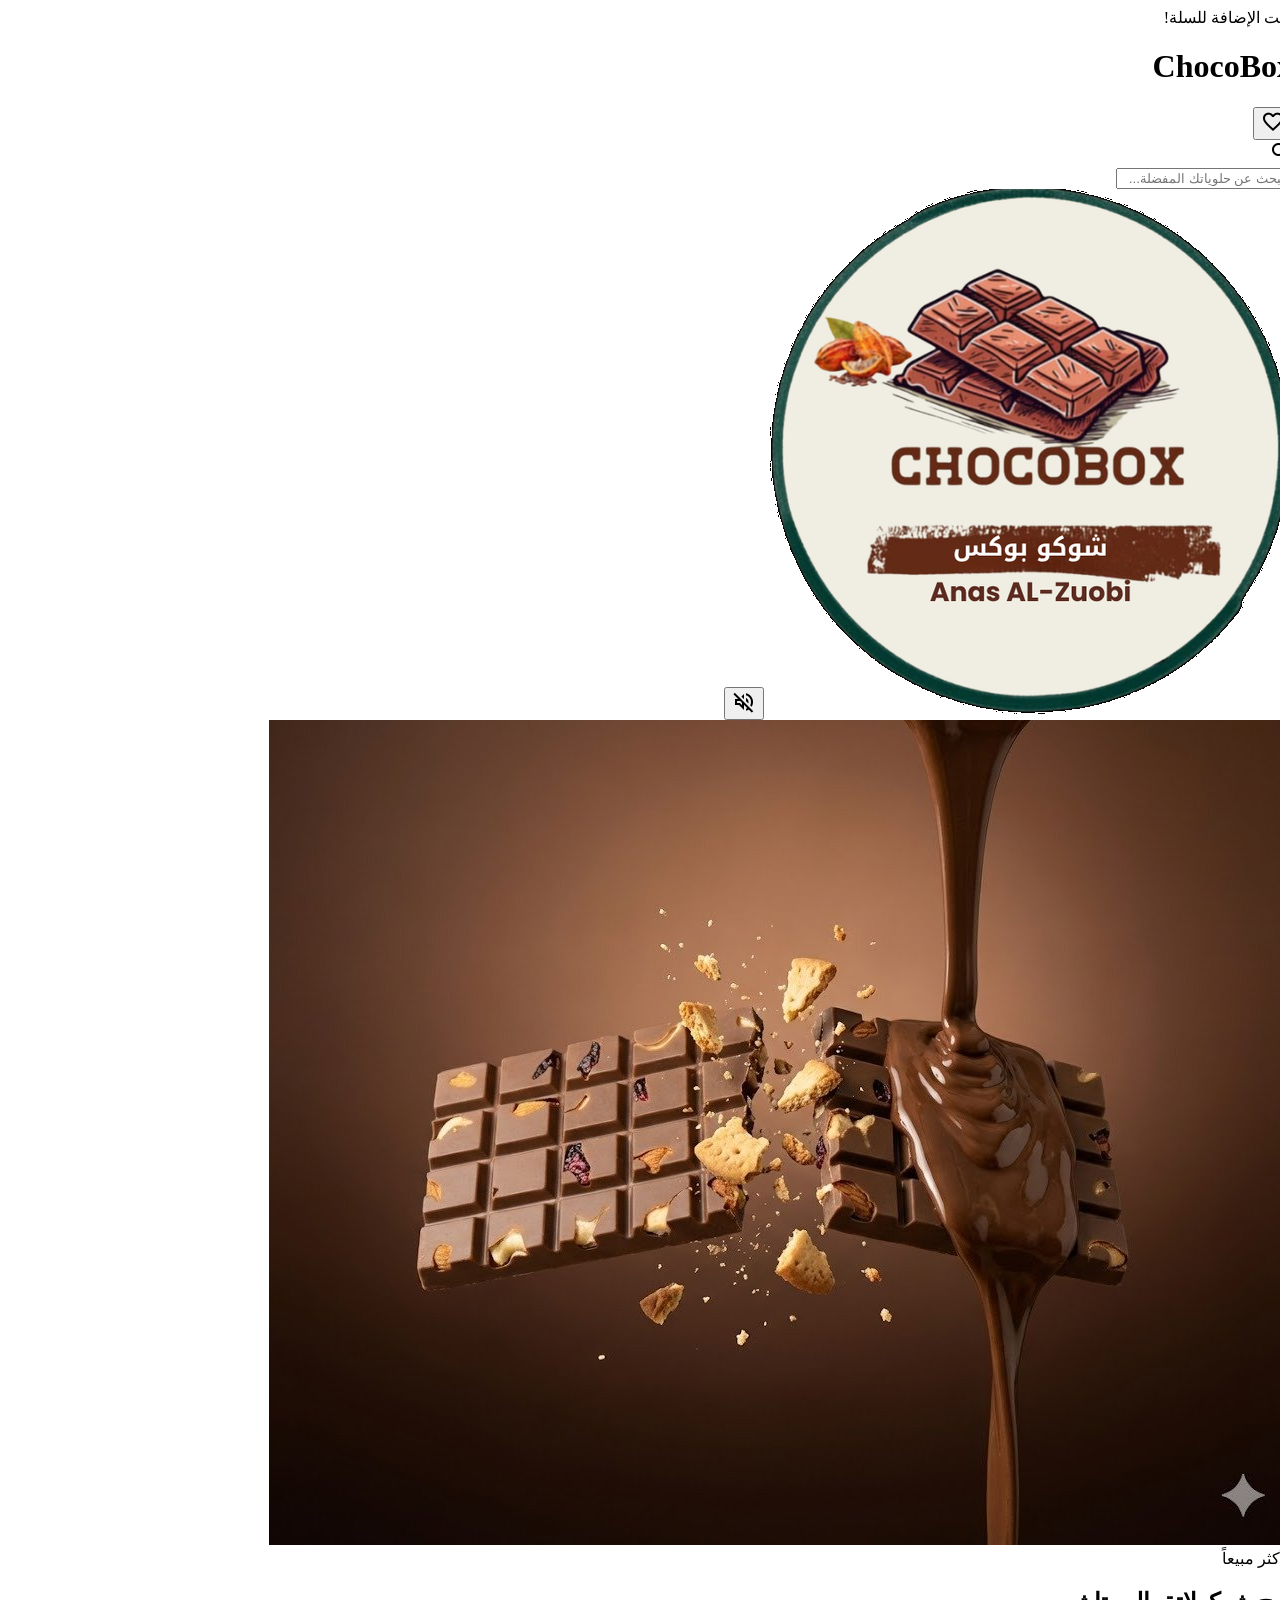
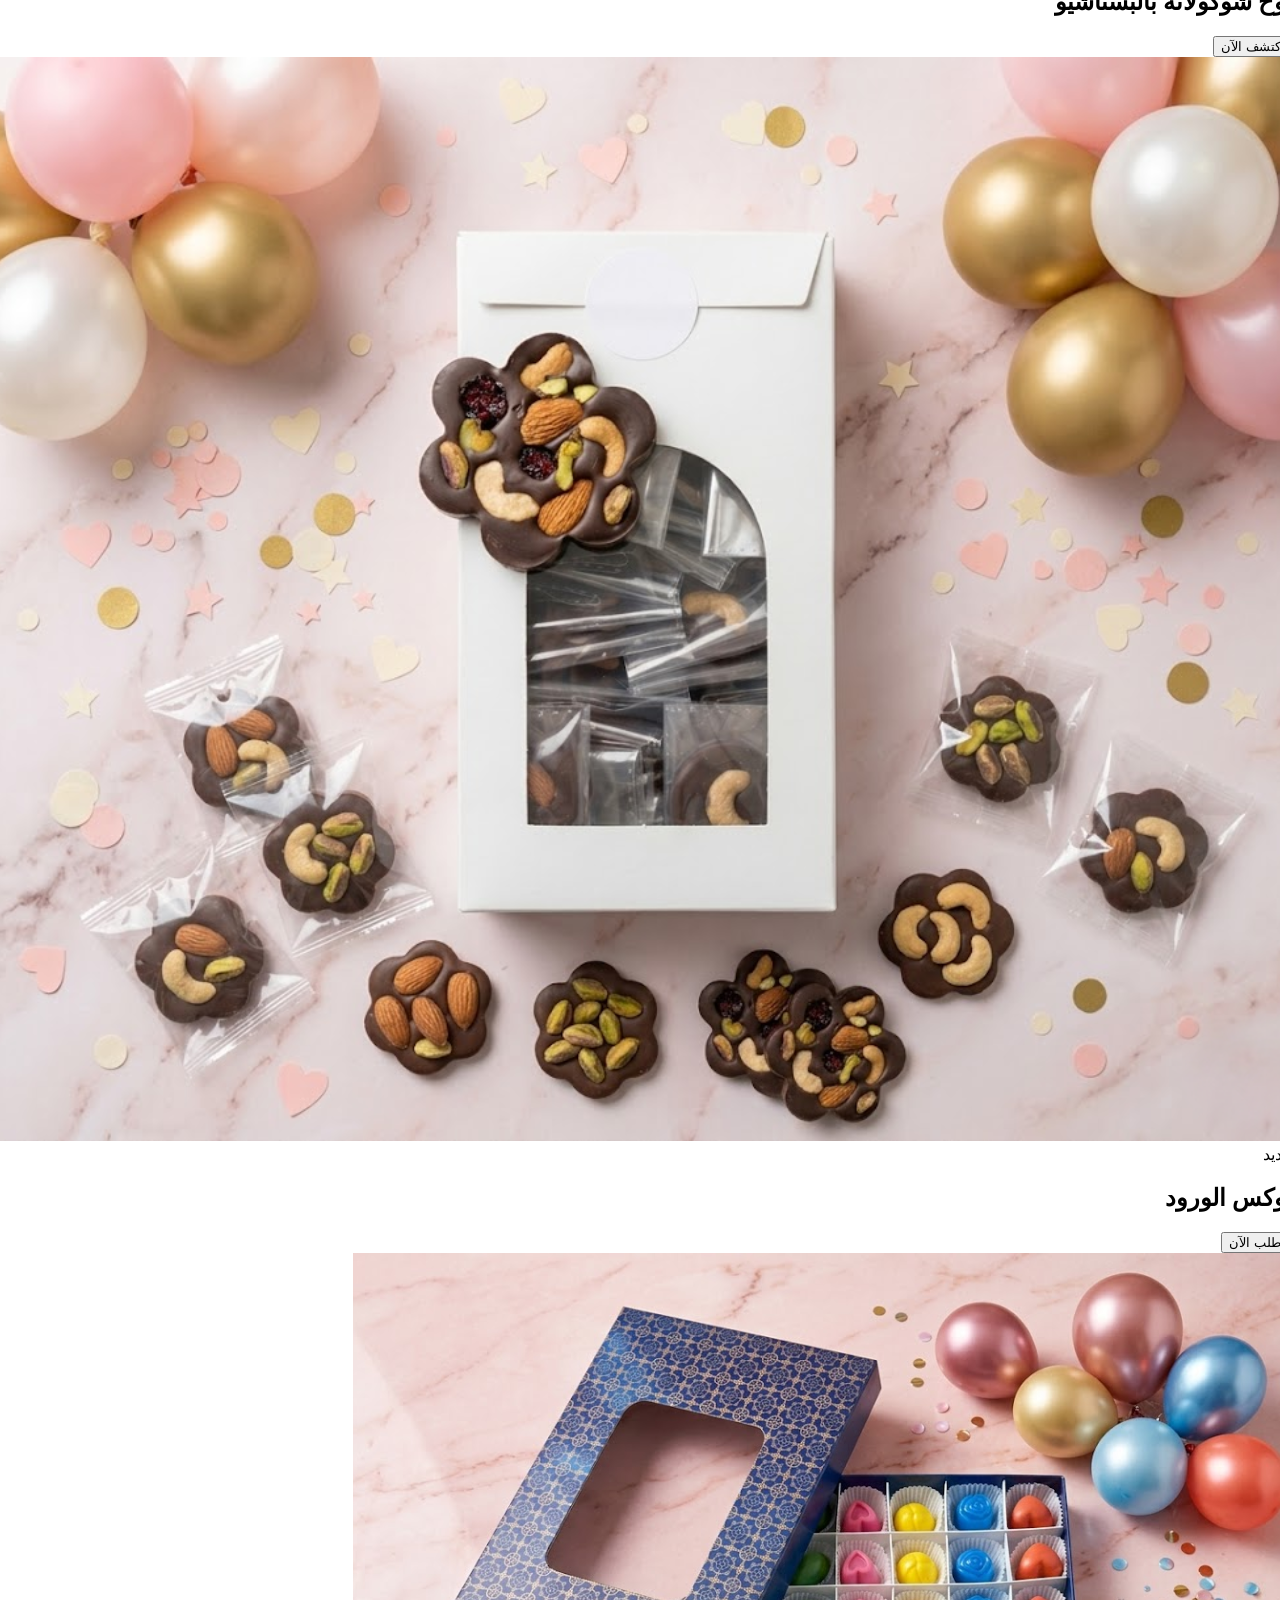
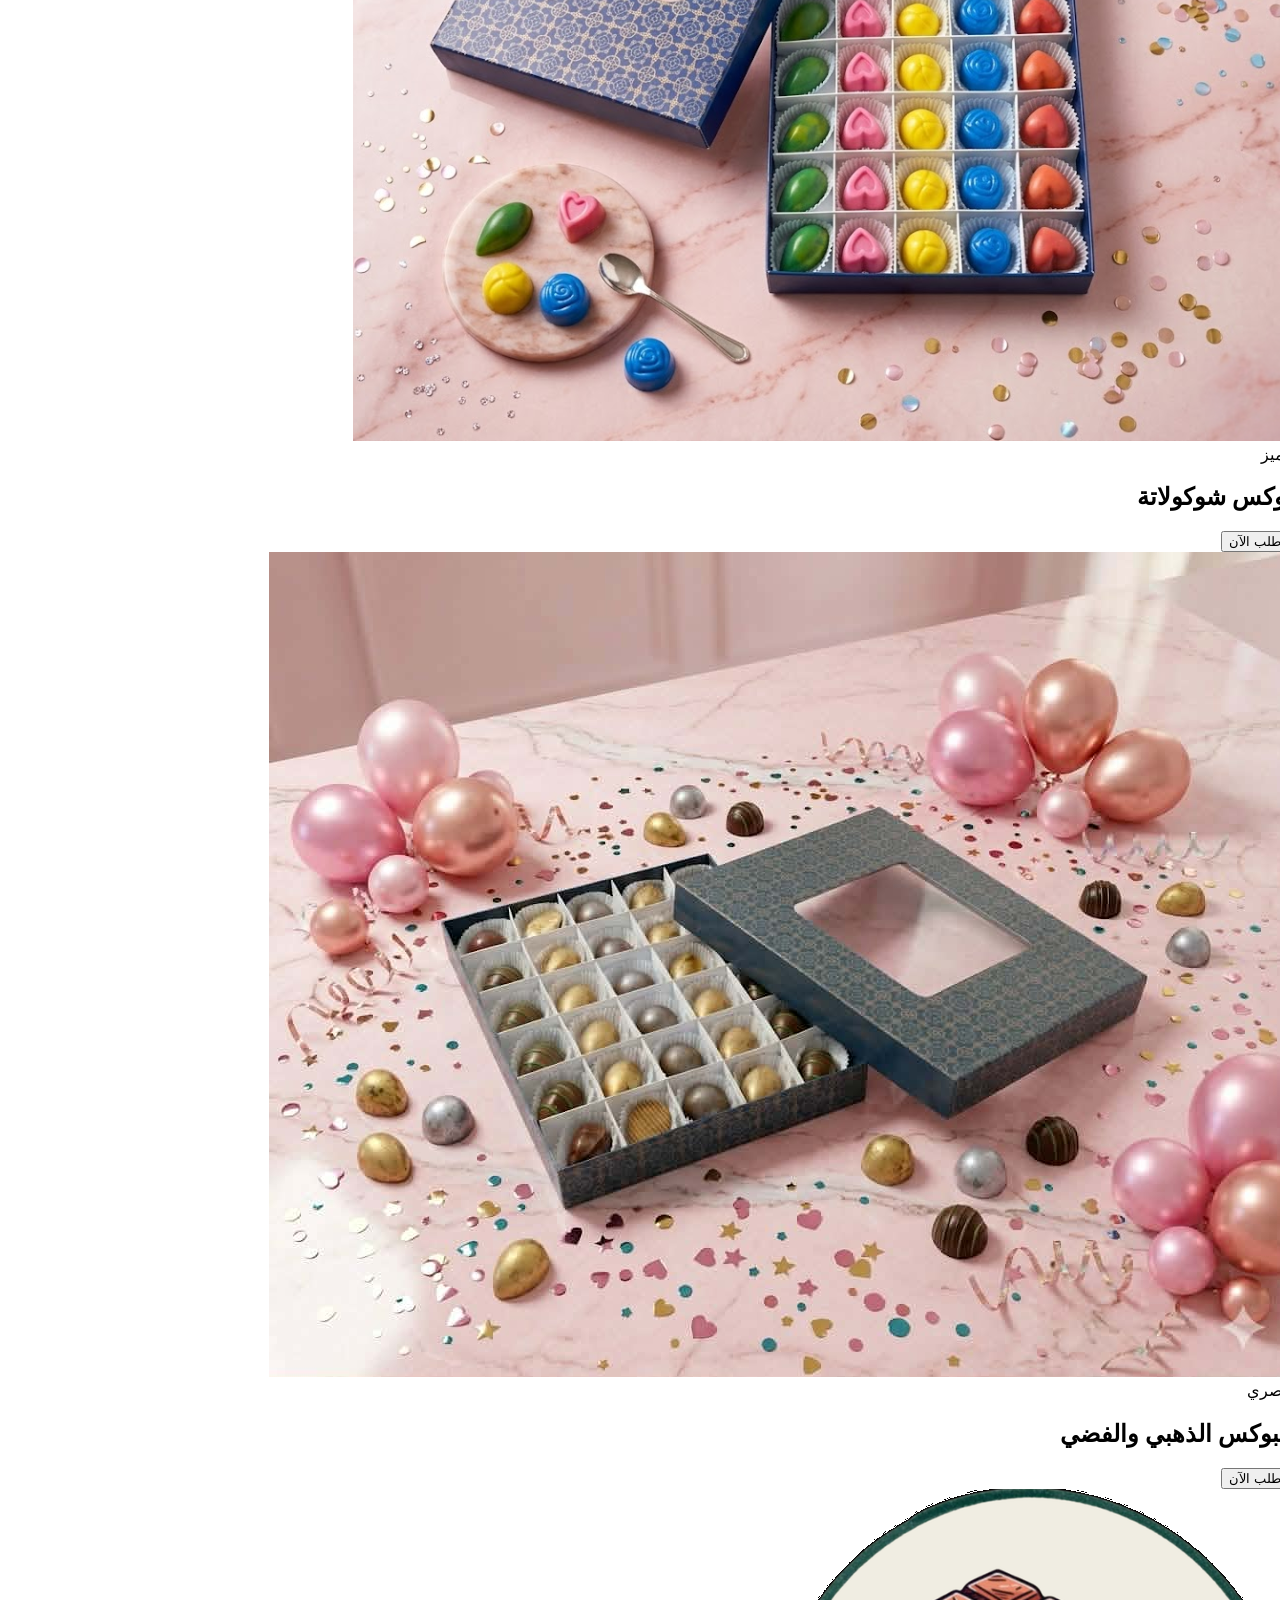
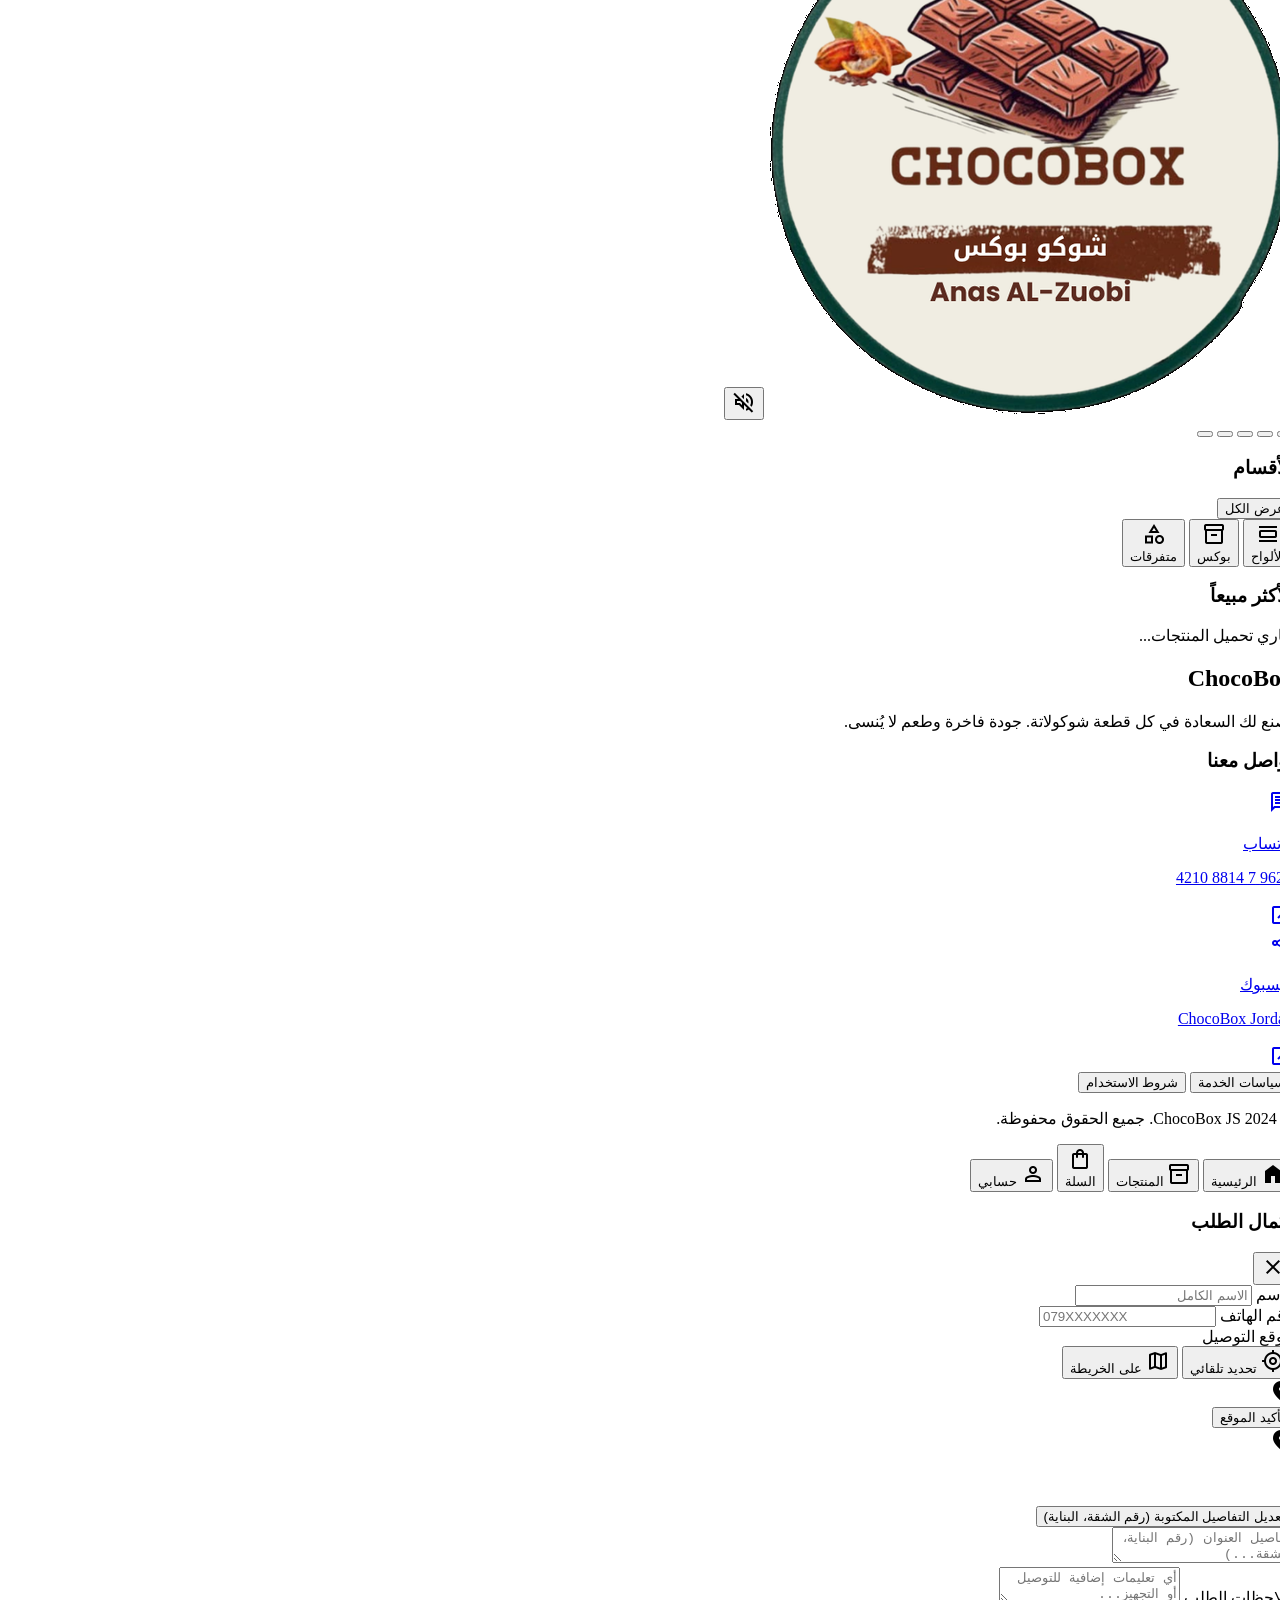
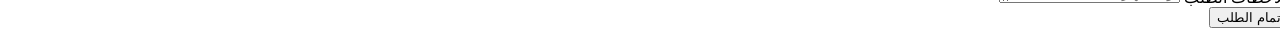
==== commit 9e3a28ff: "Add files via upload" ====
--- a/index.html
+++ b/index.html
@@ -188,8 +188,13 @@
                     <div class="carousel-slide min-w-full h-full relative" data-slide="0">
                         <video id="carouselVideo" class="w-full h-full object-cover opacity-90" muted playsinline
                             poster="chocobox.png">
-                            <source src="https://www.w3schools.com/html/mov_bbb.mp4" type="video/mp4">
+                            <source src="؟؟.mp4" type="video/mp4">
                         </video>
+                        <!-- Audio Toggle Button -->
+                        <button onclick="toggleVideoAudio(event)" id="videoAudioBtn" 
+                            class="absolute bottom-8 left-8 z-30 w-12 h-12 rounded-full bg-white/20 backdrop-blur-md flex items-center justify-center text-white border border-white/30 cursor-pointer hover:bg-white/40 transition-all active:scale-90 shadow-lg">
+                            <span class="material-symbols-outlined text-2xl">volume_off</span>
+                        </button>
                         <div
                             class="absolute inset-0 bg-gradient-to-t from-inverse-surface/60 via-transparent to-transparent pointer-events-none">
                         </div>
@@ -1257,8 +1262,32 @@
                 });
                 clearInterval(carouselInterval);
             } else {
-                allVideos.forEach(v => v.pause());
+                allVideos.forEach(v => {
+                    v.pause();
+                    // Reset to beginning so it doesn't stay on a frame
+                    v.currentTime = 0;
+                });
                 startCarousel();
+            }
+        }
+
+        function toggleVideoAudio(e) {
+            if (e) e.stopPropagation();
+            const video = document.getElementById('carouselVideo');
+            const btn = document.getElementById('videoAudioBtn');
+            if (!video || !btn) return;
+            
+            const icon = btn.querySelector('.material-symbols-outlined');
+            if (video.muted) {
+                video.muted = false;
+                icon.textContent = 'volume_up';
+                btn.classList.add('bg-primary/40', 'text-white');
+                btn.classList.remove('bg-white/20');
+            } else {
+                video.muted = true;
+                icon.textContent = 'volume_off';
+                btn.classList.remove('bg-primary/40');
+                btn.classList.add('bg-white/20');
             }
         }
 
